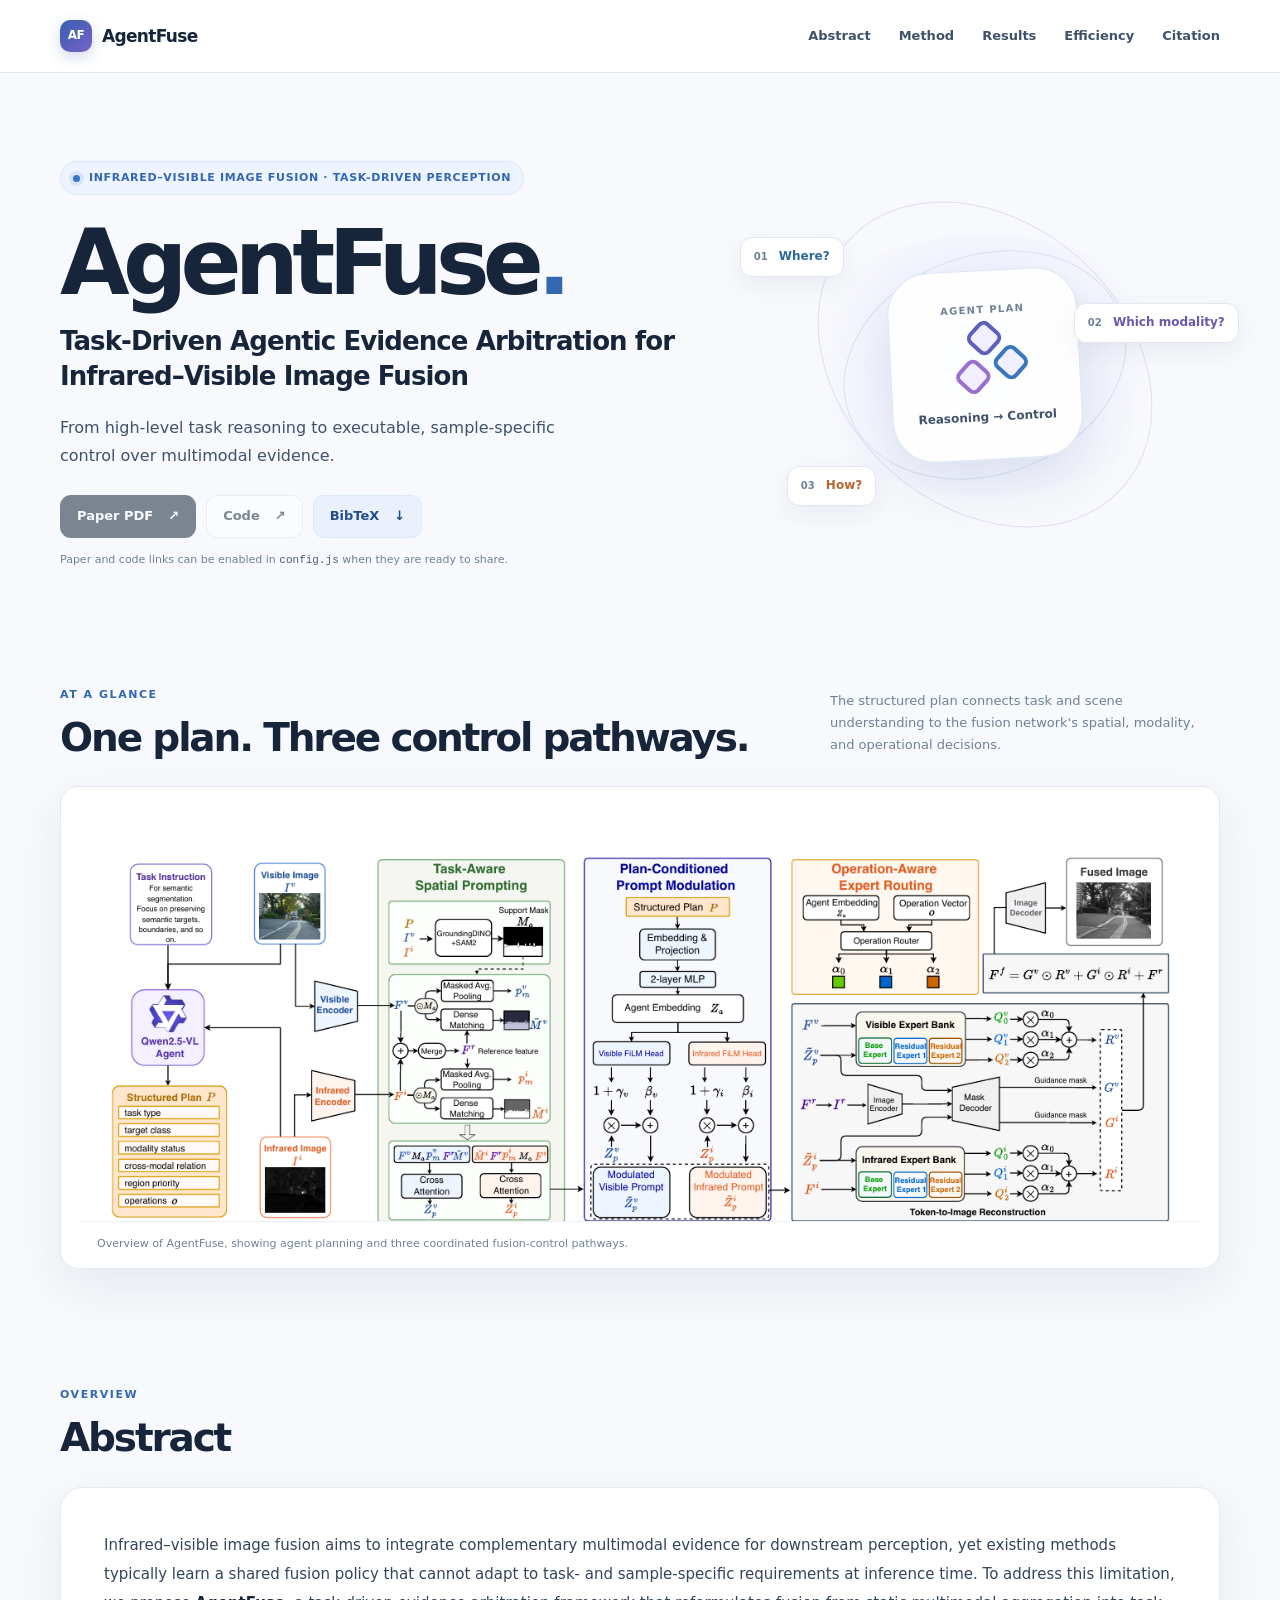
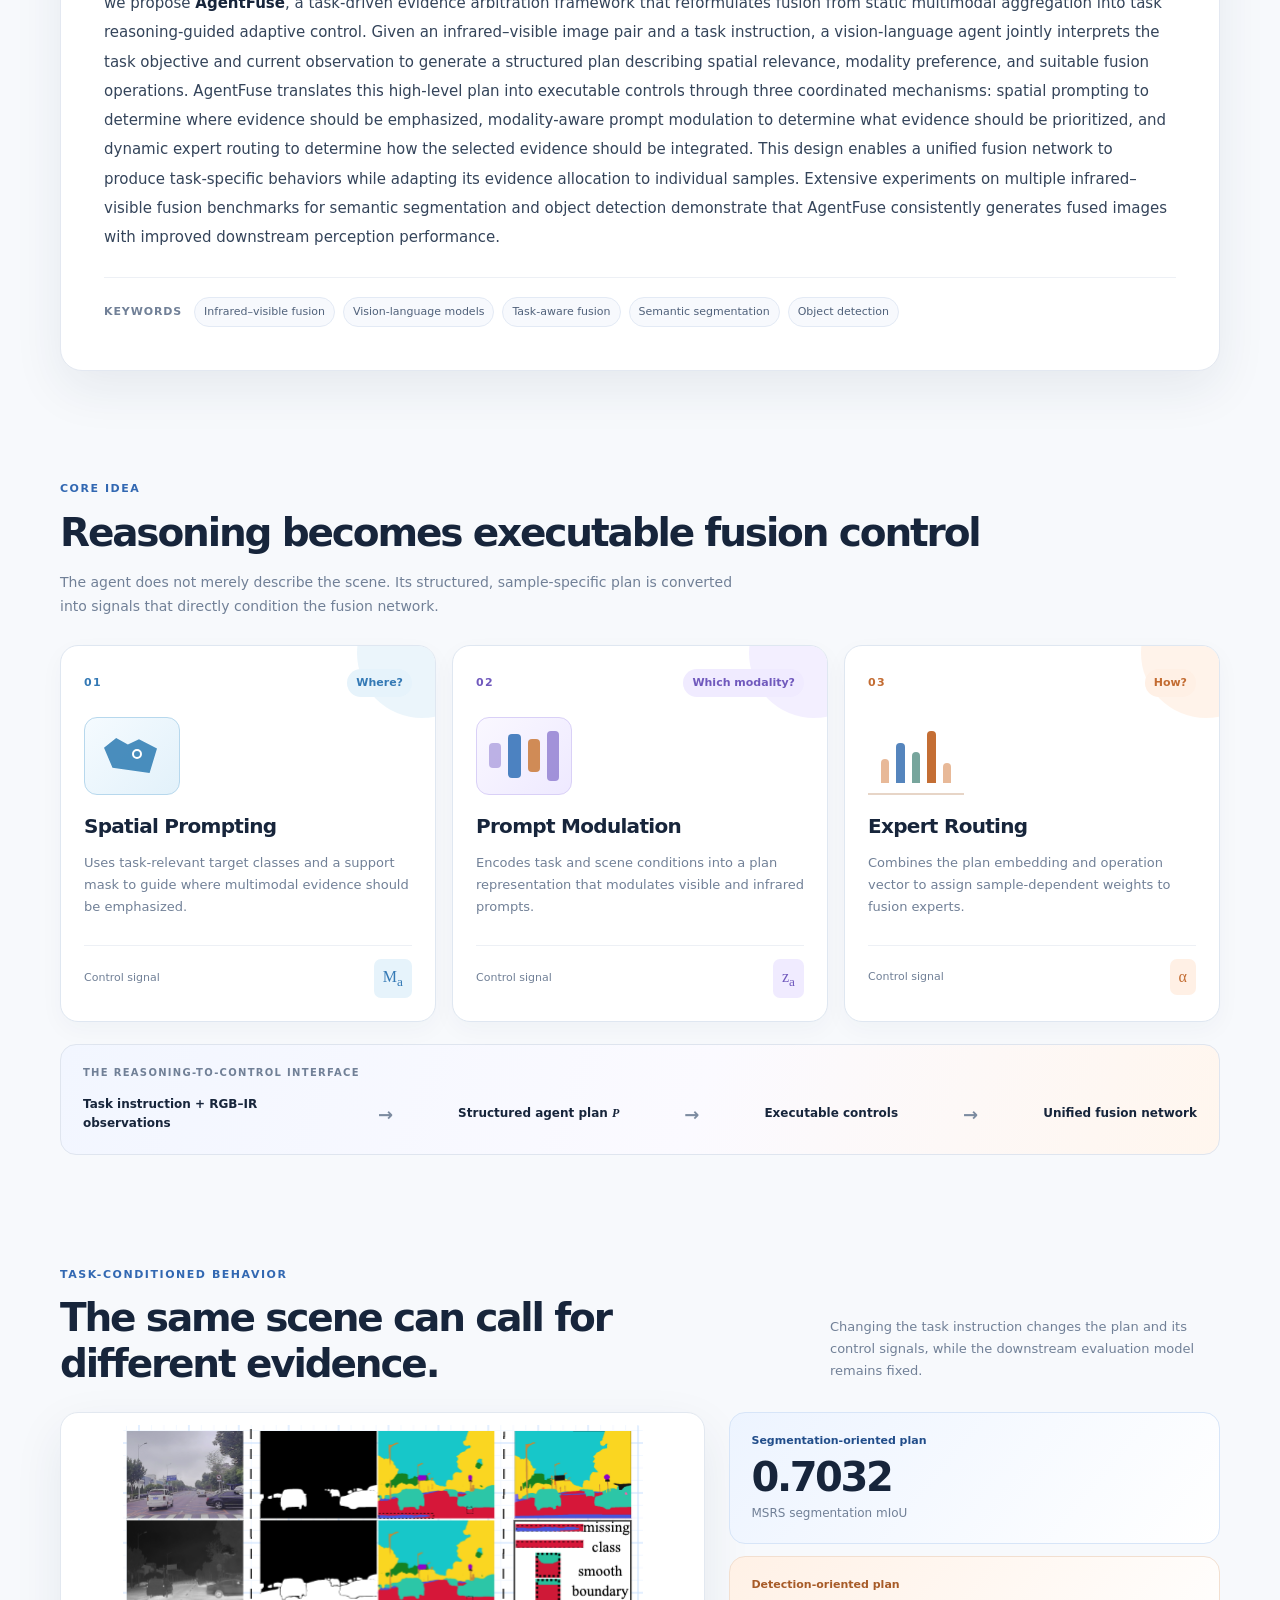
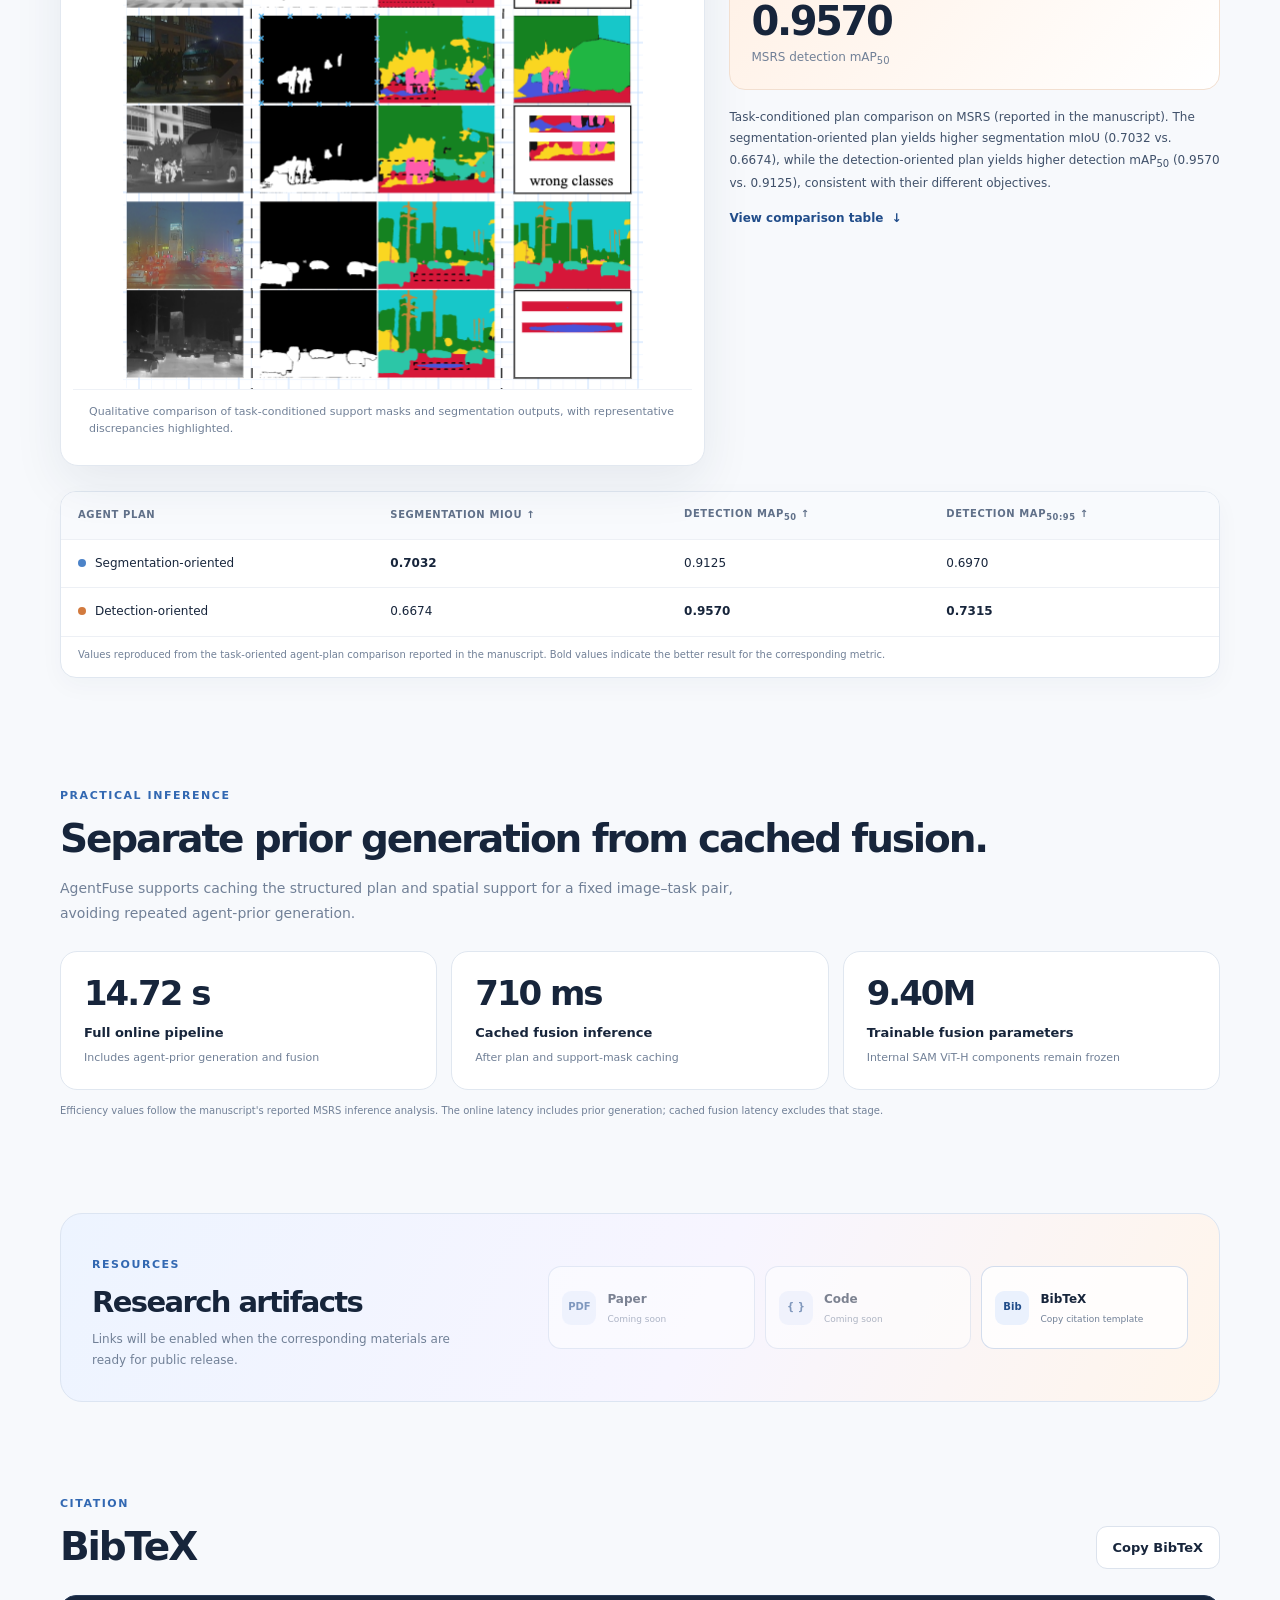
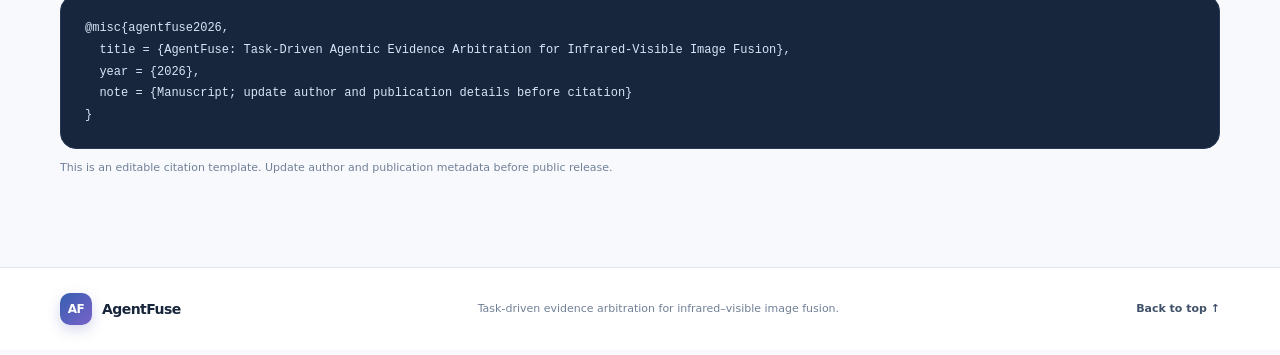
==== agentfuse/index.html @ 56097ec9 "Add AgentFuse research project page" ====
<!doctype html>
<html lang="en">
<head>
  <meta charset="utf-8">
  <meta name="viewport" content="width=device-width, initial-scale=1">
  <meta name="theme-color" content="#f7f9fc">
  <meta name="description" content="AgentFuse: task-driven agentic evidence arbitration for infrared-visible image fusion. A structured vision-language plan controls spatial prompting, prompt modulation, and expert routing for downstream perception.">
  <meta property="og:type" content="website">
  <meta property="og:title" content="AgentFuse — Task-Driven Evidence Arbitration">
  <meta property="og:description" content="From high-level task reasoning to executable controls for infrared-visible image fusion.">
  <meta property="og:image" content="assets/agentfuse-framework.png">
  <title>AgentFuse | Task-Driven Agentic Evidence Arbitration</title>
  <link rel="icon" type="image/svg+xml" href="assets/favicon.svg">
  <link rel="stylesheet" href="styles.css">
  <script defer src="config.js"></script>
  <script defer src="script.js"></script>
</head>
<body>
  <a class="skip-link" href="#main">Skip to content</a>
  <header class="site-header">
    <div class="nav-wrap">
      <a class="brand" href="#top" aria-label="AgentFuse home">
        <span class="brand-mark">AF</span>
        <span>AgentFuse</span>
      </a>
      <button class="menu-toggle" id="menu-toggle" aria-label="Open navigation" aria-expanded="false">☰</button>
      <nav class="main-nav" id="main-nav" aria-label="Main navigation">
        <a href="#abstract">Abstract</a>
        <a href="#method">Method</a>
        <a href="#results">Results</a>
        <a href="#efficiency">Efficiency</a>
        <a href="#citation">Citation</a>
      </nav>
    </div>
  </header>

  <main id="main">
    <section class="hero section-shell" id="top">
      <div class="hero-copy">
        <div class="eyebrow"><span class="eyebrow-dot"></span> Infrared–Visible Image Fusion · Task-Driven Perception</div>
        <h1>AgentFuse<span class="title-period">.</span></h1>
        <p class="hero-subtitle">Task-Driven Agentic Evidence Arbitration for Infrared–Visible Image Fusion</p>
        <p class="hero-lead">From high-level task reasoning to executable, sample-specific control over multimodal evidence.</p>
        <div class="author-block" id="author-block">Author names and affiliations</div>
        <div class="hero-actions">
          <a class="button button-primary is-disabled" id="paper-link" href="#resources" aria-disabled="true">Paper PDF <span>↗</span></a>
          <a class="button button-secondary is-disabled" id="code-link" href="#resources" aria-disabled="true">Code <span>↗</span></a>
          <a class="button button-quiet" href="#citation">BibTeX <span>↓</span></a>
        </div>
        <p class="availability-note" id="availability-note">Paper and code links can be enabled in <code>config.js</code> when they are ready to share.</p>
      </div>
      <div class="hero-aside" aria-label="Core idea">
        <div class="hero-orbit orbit-one"></div>
        <div class="hero-orbit orbit-two"></div>
        <div class="hero-core">
          <span class="core-label">Agent plan</span>
          <div class="core-symbol" aria-hidden="true"><span></span><span></span><span></span></div>
          <span class="core-caption">Reasoning → Control</span>
        </div>
        <div class="orbit-tag tag-where"><span>01</span> Where?</div>
        <div class="orbit-tag tag-what"><span>02</span> Which modality?</div>
        <div class="orbit-tag tag-how"><span>03</span> How?</div>
      </div>
    </section>

    <section class="section-shell framework-section" aria-labelledby="framework-heading">
      <div class="section-heading heading-row">
        <div>
          <p class="section-kicker">At a glance</p>
          <h2 id="framework-heading">One plan. Three control pathways.</h2>
        </div>
        <p class="heading-note">The structured plan connects task and scene understanding to the fusion network's spatial, modality, and operational decisions.</p>
      </div>
      <figure class="figure-card framework-card">
        <img src="assets/agentfuse-framework.png" alt="AgentFuse framework: a vision-language agent creates a structured plan that guides spatial prompting, plan-conditioned prompt modulation, and operation-aware expert routing before image reconstruction." loading="lazy">
        <figcaption>Overview of AgentFuse, showing agent planning and three coordinated fusion-control pathways.</figcaption>
      </figure>
    </section>

    <section class="section-shell abstract-section" id="abstract">
      <div class="section-heading">
        <p class="section-kicker">Overview</p>
        <h2>Abstract</h2>
      </div>
      <div class="abstract-card">
        <p>Infrared–visible image fusion aims to integrate complementary multimodal evidence for downstream perception, yet existing methods typically learn a shared fusion policy that cannot adapt to task- and sample-specific requirements at inference time. To address this limitation, we propose <strong>AgentFuse</strong>, a task-driven evidence arbitration framework that reformulates fusion from static multimodal aggregation into task reasoning-guided adaptive control. Given an infrared–visible image pair and a task instruction, a vision-language agent jointly interprets the task objective and current observation to generate a structured plan describing spatial relevance, modality preference, and suitable fusion operations. AgentFuse translates this high-level plan into executable controls through three coordinated mechanisms: spatial prompting to determine where evidence should be emphasized, modality-aware prompt modulation to determine what evidence should be prioritized, and dynamic expert routing to determine how the selected evidence should be integrated. This design enables a unified fusion network to produce task-specific behaviors while adapting its evidence allocation to individual samples. Extensive experiments on multiple infrared–visible fusion benchmarks for semantic segmentation and object detection demonstrate that AgentFuse consistently generates fused images with improved downstream perception performance.</p>
        <div class="keyword-row"><span>Keywords</span><i>Infrared–visible fusion</i><i>Vision-language models</i><i>Task-aware fusion</i><i>Semantic segmentation</i><i>Object detection</i></div>
      </div>
    </section>

    <section class="section-shell method-section" id="method">
      <div class="section-heading">
        <p class="section-kicker">Core idea</p>
        <h2>Reasoning becomes executable fusion control</h2>
        <p class="section-intro">The agent does not merely describe the scene. Its structured, sample-specific plan is converted into signals that directly condition the fusion network.</p>
      </div>
      <div class="method-grid">
        <article class="method-card spatial-card">
          <div class="method-top"><span class="method-number">01</span><span class="method-question">Where?</span></div>
          <div class="method-icon icon-spatial" aria-hidden="true"><span class="mask-shape"></span><span class="mask-point"></span></div>
          <h3>Spatial Prompting</h3>
          <p>Uses task-relevant target classes and a support mask to guide where multimodal evidence should be emphasized.</p>
          <div class="method-output"><span>Control signal</span><code>M<sub>a</sub></code></div>
        </article>
        <article class="method-card modality-card">
          <div class="method-top"><span class="method-number">02</span><span class="method-question">Which modality?</span></div>
          <div class="method-icon icon-modality" aria-hidden="true"><span></span><span></span><span></span><span></span></div>
          <h3>Prompt Modulation</h3>
          <p>Encodes task and scene conditions into a plan representation that modulates visible and infrared prompts.</p>
          <div class="method-output"><span>Control signal</span><code>z<sub>a</sub></code></div>
        </article>
        <article class="method-card routing-card">
          <div class="method-top"><span class="method-number">03</span><span class="method-question">How?</span></div>
          <div class="method-icon icon-routing" aria-hidden="true"><span></span><span></span><span></span><span></span><span></span></div>
          <h3>Expert Routing</h3>
          <p>Combines the plan embedding and operation vector to assign sample-dependent weights to fusion experts.</p>
          <div class="method-output"><span>Control signal</span><code>α</code></div>
        </article>
      </div>
      <div class="plan-bridge">
        <div class="bridge-label">The reasoning-to-control interface</div>
        <div class="bridge-flow"><span>Task instruction + RGB–IR observations</span><b>→</b><span>Structured agent plan <em>P</em></span><b>→</b><span>Executable controls</span><b>→</b><span>Unified fusion network</span></div>
      </div>
    </section>

    <section class="section-shell results-section" id="results">
      <div class="section-heading heading-row">
        <div>
          <p class="section-kicker">Task-conditioned behavior</p>
          <h2>The same scene can call for different evidence.</h2>
        </div>
        <p class="heading-note">Changing the task instruction changes the plan and its control signals, while the downstream evaluation model remains fixed.</p>
      </div>
      <div class="comparison-layout">
        <figure class="figure-card comparison-figure">
          <img src="assets/task-conditioned-comparison.png" alt="Three qualitative semantic-segmentation examples comparing support masks and segmentation outputs under different task-conditioned plans, with discrepancy regions highlighted." loading="lazy">
          <figcaption>Qualitative comparison of task-conditioned support masks and segmentation outputs, with representative discrepancies highlighted.</figcaption>
        </figure>
        <div class="comparison-copy">
          <div class="result-callout">
            <span class="result-label">Segmentation-oriented plan</span>
            <strong>0.7032</strong>
            <span>MSRS segmentation mIoU</span>
          </div>
          <div class="result-callout result-callout-orange">
            <span class="result-label">Detection-oriented plan</span>
            <strong>0.9570</strong>
            <span>MSRS detection mAP<sub>50</sub></span>
          </div>
          <p class="result-note">Task-conditioned plan comparison on MSRS (reported in the manuscript). The segmentation-oriented plan yields higher segmentation mIoU (0.7032 vs. 0.6674), while the detection-oriented plan yields higher detection mAP<sub>50</sub> (0.9570 vs. 0.9125), consistent with their different objectives.</p>
          <a class="text-link" href="#task-table">View comparison table <span>↓</span></a>
        </div>
      </div>
      <div class="table-wrap" id="task-table">
        <table>
          <thead><tr><th>Agent plan</th><th>Segmentation mIoU ↑</th><th>Detection mAP<sub>50</sub> ↑</th><th>Detection mAP<sub>50:95</sub> ↑</th></tr></thead>
          <tbody>
            <tr><td><span class="table-plan plan-blue"></span>Segmentation-oriented</td><td><strong>0.7032</strong></td><td>0.9125</td><td>0.6970</td></tr>
            <tr><td><span class="table-plan plan-orange"></span>Detection-oriented</td><td>0.6674</td><td><strong>0.9570</strong></td><td><strong>0.7315</strong></td></tr>
          </tbody>
        </table>
        <p class="table-caption">Values reproduced from the task-oriented agent-plan comparison reported in the manuscript. Bold values indicate the better result for the corresponding metric.</p>
      </div>
    </section>

    <section class="section-shell efficiency-section" id="efficiency">
      <div class="section-heading">
        <p class="section-kicker">Practical inference</p>
        <h2>Separate prior generation from cached fusion.</h2>
        <p class="section-intro">AgentFuse supports caching the structured plan and spatial support for a fixed image–task pair, avoiding repeated agent-prior generation.</p>
      </div>
      <div class="efficiency-grid">
        <div class="efficiency-card"><span class="efficiency-value">14.72 s</span><span class="efficiency-label">Full online pipeline</span><span class="efficiency-detail">Includes agent-prior generation and fusion</span></div>
        <div class="efficiency-card"><span class="efficiency-value">710 ms</span><span class="efficiency-label">Cached fusion inference</span><span class="efficiency-detail">After plan and support-mask caching</span></div>
        <div class="efficiency-card"><span class="efficiency-value">9.40M</span><span class="efficiency-label">Trainable fusion parameters</span><span class="efficiency-detail">Internal SAM ViT-H components remain frozen</span></div>
      </div>
      <p class="footnote">Efficiency values follow the manuscript's reported MSRS inference analysis. The online latency includes prior generation; cached fusion latency excludes that stage.</p>
    </section>

    <section class="section-shell resources-section" id="resources">
      <div class="resource-panel">
        <div>
          <p class="section-kicker">Resources</p>
          <h2>Research artifacts</h2>
          <p>Links will be enabled when the corresponding materials are ready for public release.</p>
        </div>
        <div class="resource-actions">
          <a class="resource-link is-disabled" id="resource-paper" href="#resources" aria-disabled="true"><span class="resource-icon">PDF</span><span><strong>Paper</strong><small>Coming soon</small></span></a>
          <a class="resource-link is-disabled" id="resource-code" href="#resources" aria-disabled="true"><span class="resource-icon">{ }</span><span><strong>Code</strong><small>Coming soon</small></span></a>
          <a class="resource-link" href="#citation"><span class="resource-icon">Bib</span><span><strong>BibTeX</strong><small>Copy citation template</small></span></a>
        </div>
      </div>
    </section>

    <section class="section-shell citation-section" id="citation">
      <div class="section-heading heading-row">
        <div><p class="section-kicker">Citation</p><h2>BibTeX</h2></div>
        <button class="button button-secondary" id="copy-bibtex">Copy BibTeX</button>
      </div>
      <pre class="bibtex-block"><code id="bibtex-code">@misc{agentfuse2026,
  title  = {AgentFuse: Task-Driven Agentic Evidence Arbitration for Infrared-Visible Image Fusion},
  year   = {2026},
  note   = {Manuscript; please update author and publication details before citation}
}</code></pre>
      <p class="citation-note" id="copy-status" aria-live="polite">This is an editable citation template. Update author and publication metadata before public release.</p>
    </section>
  </main>

  <footer class="site-footer">
    <div class="footer-inner"><a class="brand footer-brand" href="#top"><span class="brand-mark">AF</span><span>AgentFuse</span></a><span>Task-driven evidence arbitration for infrared–visible image fusion.</span><a href="#top" class="back-top">Back to top ↑</a></div>
  </footer>
</body>
</html>
---- agentfuse/styles.css ----
:root {
  --ink: #17253b;
  --ink-soft: #40516a;
  --muted: #718097;
  --line: #e2e8f0;
  --paper: #ffffff;
  --page: #f7f9fc;
  --blue: #3268b2;
  --blue-dark: #214d8a;
  --blue-pale: #edf4ff;
  --violet: #7358bf;
  --violet-pale: #f3efff;
  --orange: #c76d32;
  --orange-pale: #fff2e8;
  --teal: #2c8d88;
  --shadow: 0 18px 50px rgba(26, 45, 78, .08);
  --radius: 22px;
  --max-width: 1160px;
}
* { box-sizing: border-box; }
html { scroll-behavior: smooth; scroll-padding-top: 90px; }
body { margin: 0; color: var(--ink); background: var(--page); font-family: Inter, ui-sans-serif, system-ui, -apple-system, BlinkMacSystemFont, "Segoe UI", sans-serif; line-height: 1.65; -webkit-font-smoothing: antialiased; }
a { color: inherit; text-decoration: none; }
img { max-width: 100%; display: block; }
button, a { -webkit-tap-highlight-color: transparent; }
.skip-link { position: absolute; left: -999px; top: 8px; z-index: 99; padding: 10px 14px; background: white; border-radius: 8px; }
.skip-link:focus { left: 8px; }
.site-header { position: sticky; top: 0; z-index: 30; border-bottom: 1px solid rgba(218, 226, 237, .8); background: rgba(255,255,255,.88); backdrop-filter: blur(18px); }
.nav-wrap { width: min(var(--max-width), calc(100% - 48px)); min-height: 72px; margin: 0 auto; display: flex; align-items: center; justify-content: space-between; gap: 28px; }
.brand { display: inline-flex; align-items: center; gap: 10px; font-size: 17px; font-weight: 800; letter-spacing: -.04em; white-space: nowrap; }
.brand-mark { display: inline-grid; place-items: center; width: 32px; height: 32px; border-radius: 10px; color: white; font-size: 12px; letter-spacing: -.04em; background: linear-gradient(135deg, #365fb0, #7962c9); box-shadow: 0 5px 14px rgba(68, 83, 175, .22); }
.main-nav { display: flex; align-items: center; gap: 28px; color: var(--ink-soft); font-size: 13px; font-weight: 650; }
.main-nav a { transition: color .2s ease; }
.main-nav a:hover, .text-link:hover, .back-top:hover { color: var(--blue); }
.menu-toggle { display: none; border: 1px solid var(--line); background: white; color: var(--ink); border-radius: 10px; padding: 8px 11px; font-size: 18px; }
.section-shell { width: min(var(--max-width), calc(100% - 48px)); margin: 0 auto; }
.hero { min-height: 525px; padding: 88px 0 72px; display: grid; grid-template-columns: 1.15fr .85fr; gap: 52px; align-items: center; }
.eyebrow, .section-kicker { color: var(--blue); font-size: 11px; text-transform: uppercase; letter-spacing: .14em; font-weight: 800; }
.eyebrow { display: inline-flex; align-items: center; gap: 9px; padding: 7px 12px; background: #edf3ff; border: 1px solid #dce7fb; border-radius: 999px; letter-spacing: .06em; }
.eyebrow-dot { width: 7px; height: 7px; border-radius: 50%; background: #3b73c6; box-shadow: 0 0 0 4px rgba(59,115,198,.12); }
h1 { margin: 24px 0 2px; font-size: clamp(58px, 8vw, 90px); line-height: .98; letter-spacing: -.075em; font-weight: 850; }
.title-period { color: var(--blue); }
.hero-subtitle { max-width: 650px; margin: 17px 0 0; font-size: clamp(19px, 2.3vw, 26px); line-height: 1.35; font-weight: 680; letter-spacing: -.035em; }
.hero-lead { max-width: 550px; margin: 19px 0 0; color: var(--ink-soft); font-size: 16px; line-height: 1.75; }
.author-block { margin-top: 20px; color: var(--muted); font-size: 13px; }
.hero-actions { display: flex; flex-wrap: wrap; gap: 10px; margin-top: 25px; }
.button { display: inline-flex; align-items: center; justify-content: center; gap: 15px; min-height: 43px; padding: 0 16px; border-radius: 11px; border: 1px solid transparent; font: inherit; font-size: 13px; font-weight: 750; cursor: pointer; transition: transform .18s ease, box-shadow .18s ease, background .18s ease; }
.button:hover:not(.is-disabled) { transform: translateY(-2px); box-shadow: 0 8px 18px rgba(30, 50, 85, .12); }
.button-primary { color: white; background: var(--ink); }
.button-secondary { color: var(--ink); background: white; border-color: #dce3ed; }
.button-quiet { color: var(--blue-dark); background: #eaf1fc; border-color: #dce7f8; }
.button.is-disabled, .resource-link.is-disabled { opacity: .55; cursor: not-allowed; }
.availability-note { color: var(--muted); font-size: 11px; margin: 13px 0 0; }
.availability-note code { color: #4e5d72; font-size: 11px; }
.hero-aside { min-height: 345px; position: relative; display: grid; place-items: center; isolation: isolate; }
.hero-aside::before { content: ""; position: absolute; inset: 12% 8%; border-radius: 50%; background: radial-gradient(circle, rgba(229,238,255,.85), rgba(243,240,255,.35) 58%, transparent 72%); z-index: -2; }
.hero-orbit { position: absolute; border: 1px solid #d8e2f3; border-radius: 50%; transform: rotate(-20deg); }
.orbit-one { width: 290px; height: 220px; }
.orbit-two { width: 370px; height: 285px; border-color: #e1ddf4; transform: rotate(42deg); }
.hero-core { width: 190px; height: 190px; display: flex; flex-direction: column; align-items: center; justify-content: center; border: 1px solid #dbe5f4; border-radius: 42px; background: rgba(255,255,255,.92); box-shadow: 0 20px 55px rgba(60,82,130,.13); transform: rotate(-3deg); }
.core-label { color: var(--muted); text-transform: uppercase; font-size: 10px; letter-spacing: .13em; font-weight: 800; }
.core-symbol { width: 65px; height: 65px; position: relative; margin: 12px 0; transform: rotate(45deg); }
.core-symbol span { position: absolute; width: 29px; height: 29px; border: 4px solid #5c60bd; border-radius: 8px; background: #f1efff; }
.core-symbol span:nth-child(1) { top: 0; left: 0; }
.core-symbol span:nth-child(2) { top: 0; right: 0; border-color: #3977bd; }
.core-symbol span:nth-child(3) { bottom: 0; left: 18px; border-color: #9a70cf; }
.core-caption { font-size: 12px; color: var(--ink-soft); font-weight: 750; }
.orbit-tag { position: absolute; padding: 9px 13px; border-radius: 12px; border: 1px solid #e0e7f2; background: white; box-shadow: 0 8px 24px rgba(40,55,85,.07); font-size: 12px; font-weight: 750; white-space: nowrap; }
.orbit-tag span { margin-right: 7px; color: var(--muted); font-size: 10px; }
.tag-where { left: -2%; top: 13%; color: #2b689e; }
.tag-what { right: -4%; top: 32%; color: #6c56b0; }
.tag-how { left: 8%; bottom: 9%; color: #b56532; }
.section-heading { margin-bottom: 26px; }
.section-heading h2, .resource-panel h2 { margin: 4px 0 0; font-size: clamp(27px, 3.5vw, 39px); letter-spacing: -.055em; line-height: 1.16; }
.heading-row { display: flex; align-items: end; justify-content: space-between; gap: 34px; }
.heading-note { max-width: 390px; margin: 0 0 4px; color: var(--muted); font-size: 13px; line-height: 1.7; }
.framework-section { padding: 34px 0 76px; }
.figure-card { margin: 0; overflow: hidden; border: 1px solid #e2e8f0; border-radius: 18px; background: white; box-shadow: var(--shadow); }
.framework-card { padding: 20px 20px 0; }
.framework-card img { width: 100%; height: auto; object-fit: contain; }
.figure-card figcaption { padding: 13px 16px 16px; color: var(--muted); font-size: 11px; line-height: 1.55; border-top: 1px solid #eef1f6; }
.abstract-section { padding: 30px 0 78px; }
.abstract-card { padding: clamp(24px, 4vw, 43px); border: 1px solid #e3e8f1; border-radius: var(--radius); background: white; box-shadow: var(--shadow); }
.abstract-card p { margin: 0; color: #34445a; font-size: 15px; line-height: 1.95; }
.abstract-card strong { color: var(--ink); }
.keyword-row { display: flex; flex-wrap: wrap; align-items: center; gap: 8px; margin-top: 25px; padding-top: 19px; border-top: 1px solid #edf0f5; }
.keyword-row span { margin-right: 4px; color: var(--muted); font-size: 11px; font-weight: 800; text-transform: uppercase; letter-spacing: .08em; }
.keyword-row i { padding: 5px 9px; border: 1px solid #e3eaf5; border-radius: 999px; color: #50617a; background: #f7f9fd; font-size: 11px; font-style: normal; }
.method-section { padding: 20px 0 84px; }
.section-intro { max-width: 700px; margin: 15px 0 0; color: var(--muted); font-size: 14px; line-height: 1.75; }
.method-grid { display: grid; grid-template-columns: repeat(3, 1fr); gap: 16px; }
.method-card { position: relative; min-height: 310px; padding: 23px; overflow: hidden; border: 1px solid #dfe7f1; border-radius: 18px; background: white; box-shadow: 0 8px 24px rgba(25,45,80,.035); }
.method-card::after { content: ""; position: absolute; width: 130px; height: 130px; border-radius: 50%; right: -52px; top: -58px; background: var(--accent-pale); opacity: .8; }
.spatial-card { --accent: #3479b5; --accent-pale: #e6f3fb; }
.modality-card { --accent: #7059bd; --accent-pale: #f0ebff; }
.routing-card { --accent: #c36c32; --accent-pale: #fff0e5; }
.method-top { display: flex; justify-content: space-between; align-items: center; position: relative; z-index: 1; }
.method-number { font-size: 11px; letter-spacing: .12em; color: var(--accent); font-weight: 850; }
.method-question { padding: 5px 9px; border-radius: 999px; color: var(--accent); background: var(--accent-pale); font-size: 11px; font-weight: 750; }
.method-icon { height: 78px; width: 96px; margin: 20px 0 15px; position: relative; }
.icon-spatial { border: 1px solid #b7d8ed; background: linear-gradient(135deg,#f5fbff,#e2f1fa); border-radius: 13px; }
.mask-shape { position: absolute; left: 19px; top: 20px; width: 53px; height: 35px; background: #3b85b8; clip-path: polygon(0 28%, 23% 0, 45% 19%, 66% 4%, 100% 30%, 86% 100%, 16% 85%); opacity: .92; }
.mask-point { position: absolute; left: 47px; top: 31px; width: 10px; height: 10px; border: 2px solid white; border-radius: 50%; }
.icon-modality { display: flex; align-items: center; gap: 7px; padding: 12px; border: 1px solid #d9d0f7; border-radius: 13px; background: linear-gradient(135deg,#faf8ff,#eee9ff); }
.icon-modality span { display: block; width: 14px; border-radius: 4px; background: #8d7ad0; }
.icon-modality span:nth-child(1) { height: 25px; opacity: .55; }
.icon-modality span:nth-child(2) { height: 44px; background: #4c82c1; }
.icon-modality span:nth-child(3) { height: 33px; background: #d08b56; }
.icon-modality span:nth-child(4) { height: 50px; background: #8d7ad0; opacity: .8; }
.icon-routing { display: flex; align-items: end; gap: 7px; padding: 10px 13px; border-bottom: 2px solid #e7d5c7; }
.icon-routing span { width: 13px; border-radius: 4px 4px 0 0; background: #d88b54; }
.icon-routing span:nth-child(1) { height: 24px; opacity: .6; }
.icon-routing span:nth-child(2) { height: 40px; background: #5585bd; }
.icon-routing span:nth-child(3) { height: 31px; background: #77a59c; }
.icon-routing span:nth-child(4) { height: 52px; background: #c46e34; }
.icon-routing span:nth-child(5) { height: 20px; opacity: .6; }
.method-card h3 { margin: 0; font-size: 20px; letter-spacing: -.035em; }
.method-card p { min-height: 75px; margin: 9px 0 18px; color: var(--muted); font-size: 13px; line-height: 1.7; }
.method-output { display: flex; align-items: center; justify-content: space-between; padding-top: 13px; border-top: 1px solid #edf0f5; color: var(--muted); font-size: 11px; }
.method-output code { padding: 5px 9px; border-radius: 7px; color: var(--accent); background: var(--accent-pale); font-family: Georgia, serif; font-size: 16px; }
.plan-bridge { margin-top: 22px; padding: 20px 22px; border: 1px solid #dfe5ef; border-radius: 16px; background: linear-gradient(110deg,#f2f6ff,#fbfaff 55%,#fff6ee); }
.bridge-label { margin-bottom: 13px; color: var(--muted); font-size: 10px; font-weight: 850; text-transform: uppercase; letter-spacing: .13em; }
.bridge-flow { display: flex; align-items: center; justify-content: space-between; gap: 12px; font-size: 12px; font-weight: 720; }
.bridge-flow span { max-width: 230px; }
.bridge-flow b { color: #7c8ba0; font-size: 18px; }
.bridge-flow em { font-family: Georgia, serif; }
.results-section { padding: 16px 0 84px; }
.comparison-layout { display: grid; grid-template-columns: 1fr .76fr; gap: 24px; align-items: stretch; }
.comparison-figure { padding: 12px; align-self: start; }
.comparison-figure img { width: min(100%, 520px); margin: 0 auto; border-radius: 7px; }
.comparison-copy { display: flex; flex-direction: column; gap: 12px; }
.result-callout { display: flex; flex-direction: column; align-items: flex-start; padding: 19px 21px; border: 1px solid #d7e5f8; border-radius: 16px; background: linear-gradient(130deg,#edf4ff,#fff); }
.result-callout-orange { border-color: #f2dfd0; background: linear-gradient(130deg,#fff1e6,#fff); }
.result-label { color: var(--blue-dark); font-size: 11px; font-weight: 800; }
.result-callout-orange .result-label { color: #a75b28; }
.result-callout strong { margin-top: 4px; font-size: 40px; line-height: 1.15; letter-spacing: -.06em; }
.result-callout span:last-child { margin-top: 4px; color: var(--muted); font-size: 12px; }
.result-note { margin: 5px 0 2px; color: var(--ink-soft); font-size: 12px; line-height: 1.8; }
.text-link { display: inline-flex; gap: 8px; align-items: center; color: var(--blue-dark); font-size: 12px; font-weight: 800; }
.table-wrap { margin-top: 25px; overflow-x: auto; border: 1px solid #e0e7f0; border-radius: 16px; background: white; box-shadow: 0 8px 24px rgba(25,45,80,.035); }
table { width: 100%; border-collapse: collapse; font-size: 12px; }
th, td { padding: 14px 17px; text-align: left; border-bottom: 1px solid #edf0f5; white-space: nowrap; }
th { color: #607089; background: #f8fafd; font-size: 10px; text-transform: uppercase; letter-spacing: .06em; }
tbody tr:last-child td { border-bottom: 0; }
tbody tr:hover { background: #fbfcff; }
.table-plan { display: inline-block; width: 8px; height: 8px; margin-right: 9px; border-radius: 50%; }
.plan-blue { background: #4c83c8; }
.plan-orange { background: #d27a3e; }
.table-caption { margin: 0; padding: 10px 17px 13px; border-top: 1px solid #edf0f5; color: var(--muted); font-size: 10px; }
.efficiency-section { padding: 14px 0 82px; }
.efficiency-grid { display: grid; grid-template-columns: repeat(3, 1fr); gap: 14px; }
.efficiency-card { padding: 23px; border: 1px solid #e0e7f0; border-radius: 17px; background: white; }
.efficiency-value { display: block; color: var(--ink); font-size: 34px; line-height: 1.1; letter-spacing: -.06em; font-weight: 820; }
.efficiency-label { display: block; margin-top: 10px; font-size: 13px; font-weight: 800; }
.efficiency-detail { display: block; margin-top: 5px; color: var(--muted); font-size: 11px; line-height: 1.6; }
.footnote { margin: 13px 0 0; color: var(--muted); font-size: 10px; line-height: 1.6; }
.resources-section { padding: 12px 0 70px; }
.resource-panel { display: grid; grid-template-columns: .8fr 1.2fr; gap: 30px; align-items: center; padding: 31px; border: 1px solid #dce5f2; border-radius: 22px; background: linear-gradient(115deg,#edf4ff,#f7f5ff 55%,#fff5eb); }
.resource-panel h2 { font-size: 29px; }
.resource-panel p:not(.section-kicker) { max-width: 360px; margin: 10px 0 0; color: var(--muted); font-size: 12px; line-height: 1.7; }
.resource-actions { display: grid; grid-template-columns: repeat(3, 1fr); gap: 10px; }
.resource-link { min-height: 83px; display: flex; align-items: center; gap: 11px; padding: 13px; border: 1px solid rgba(209,220,237,.95); border-radius: 13px; background: rgba(255,255,255,.8); transition: transform .2s ease, box-shadow .2s ease; }
.resource-link:hover:not(.is-disabled) { transform: translateY(-2px); box-shadow: 0 7px 18px rgba(35,50,80,.08); }
.resource-icon { display: grid; place-items: center; flex: 0 0 34px; height: 34px; border-radius: 9px; color: var(--blue-dark); background: #eaf1fd; font-size: 10px; font-weight: 850; }
.resource-link strong, .resource-link small { display: block; }
.resource-link strong { font-size: 12px; }
.resource-link small { margin-top: 3px; color: var(--muted); font-size: 9px; line-height: 1.4; }
.citation-section { padding: 12px 0 90px; }
.bibtex-block { margin: 0; padding: 22px 24px; overflow-x: auto; border: 1px solid #263a58; border-radius: 16px; color: #d8e5f7; background: #17263d; font-size: 12px; line-height: 1.8; }
.bibtex-block code { font-family: "SFMono-Regular", Consolas, "Liberation Mono", monospace; }
.citation-note { margin: 10px 0 0; color: var(--muted); font-size: 11px; }
.site-footer { border-top: 1px solid #e1e7f0; background: white; }
.footer-inner { width: min(var(--max-width), calc(100% - 48px)); min-height: 82px; margin: 0 auto; display: flex; align-items: center; justify-content: space-between; gap: 20px; }
.footer-brand { font-size: 14px; }
.footer-inner > span { color: var(--muted); font-size: 11px; }
.back-top { color: var(--ink-soft); font-size: 11px; font-weight: 750; white-space: nowrap; }
@media (max-width: 900px) {
  .hero { grid-template-columns: 1fr; gap: 15px; padding-top: 65px; }
  .hero-aside { min-height: 300px; max-width: 520px; width: 100%; margin: 0 auto; }
  .heading-row { align-items: flex-start; flex-direction: column; gap: 12px; }
  .heading-note { max-width: 640px; }
  .comparison-layout { grid-template-columns: 1fr; }
  .comparison-copy { display: grid; grid-template-columns: 1fr 1fr; }
  .result-note, .text-link { grid-column: 1 / -1; }
  .resource-panel { grid-template-columns: 1fr; }
}
@media (max-width: 640px) {
  .nav-wrap, .section-shell, .footer-inner { width: min(100% - 30px, var(--max-width)); }
  .nav-wrap { min-height: 64px; }
  .menu-toggle { display: block; }
  .main-nav { display: none; position: absolute; left: 15px; right: 15px; top: 58px; padding: 12px; flex-direction: column; align-items: stretch; gap: 0; border: 1px solid var(--line); border-radius: 14px; background: white; box-shadow: var(--shadow); }
  .main-nav.is-open { display: flex; }
  .main-nav a { padding: 11px 12px; border-radius: 8px; }
  .main-nav a:hover { background: #f4f7fc; }
  .hero { padding: 57px 0 42px; min-height: auto; }
  h1 { font-size: 61px; }
  .hero-subtitle { font-size: 21px; }
  .hero-aside { min-height: 255px; transform: scale(.9); margin-top: -5px; margin-bottom: -10px; }
  .orbit-one { width: 245px; height: 185px; }
  .orbit-two { width: 310px; height: 235px; }
  .hero-core { width: 160px; height: 160px; border-radius: 34px; }
  .tag-where { left: -2%; top: 8%; }
  .tag-what { right: -4%; top: 28%; }
  .tag-how { left: 1%; bottom: 4%; }
  .framework-section, .abstract-section, .method-section, .results-section, .efficiency-section, .resources-section, .citation-section { padding-bottom: 55px; }
  .framework-card { padding: 8px 8px 0; }
  .framework-card figcaption { padding: 10px; }
  .abstract-card { padding: 22px; }
  .abstract-card p { font-size: 13px; line-height: 1.85; }
  .method-grid, .efficiency-grid { grid-template-columns: 1fr; }
  .method-card { min-height: auto; }
  .method-card p { min-height: 0; }
  .bridge-flow { align-items: stretch; flex-direction: column; gap: 6px; }
  .bridge-flow b { transform: rotate(90deg); align-self: flex-start; margin-left: 7px; }
  .comparison-copy { display: flex; }
  .comparison-figure { padding: 7px; }
  .resource-panel { padding: 22px; }
  .resource-actions { grid-template-columns: 1fr; }
  .resource-link { min-height: 66px; }
  .footer-inner { padding: 19px 0; align-items: flex-start; flex-wrap: wrap; }
  .footer-inner > span { order: 3; width: 100%; }
  .bibtex-block { padding: 17px; font-size: 10px; }
}
@media (prefers-reduced-motion: reduce) {
  html { scroll-behavior: auto; }
  *, *::before, *::after { transition: none !important; }
}
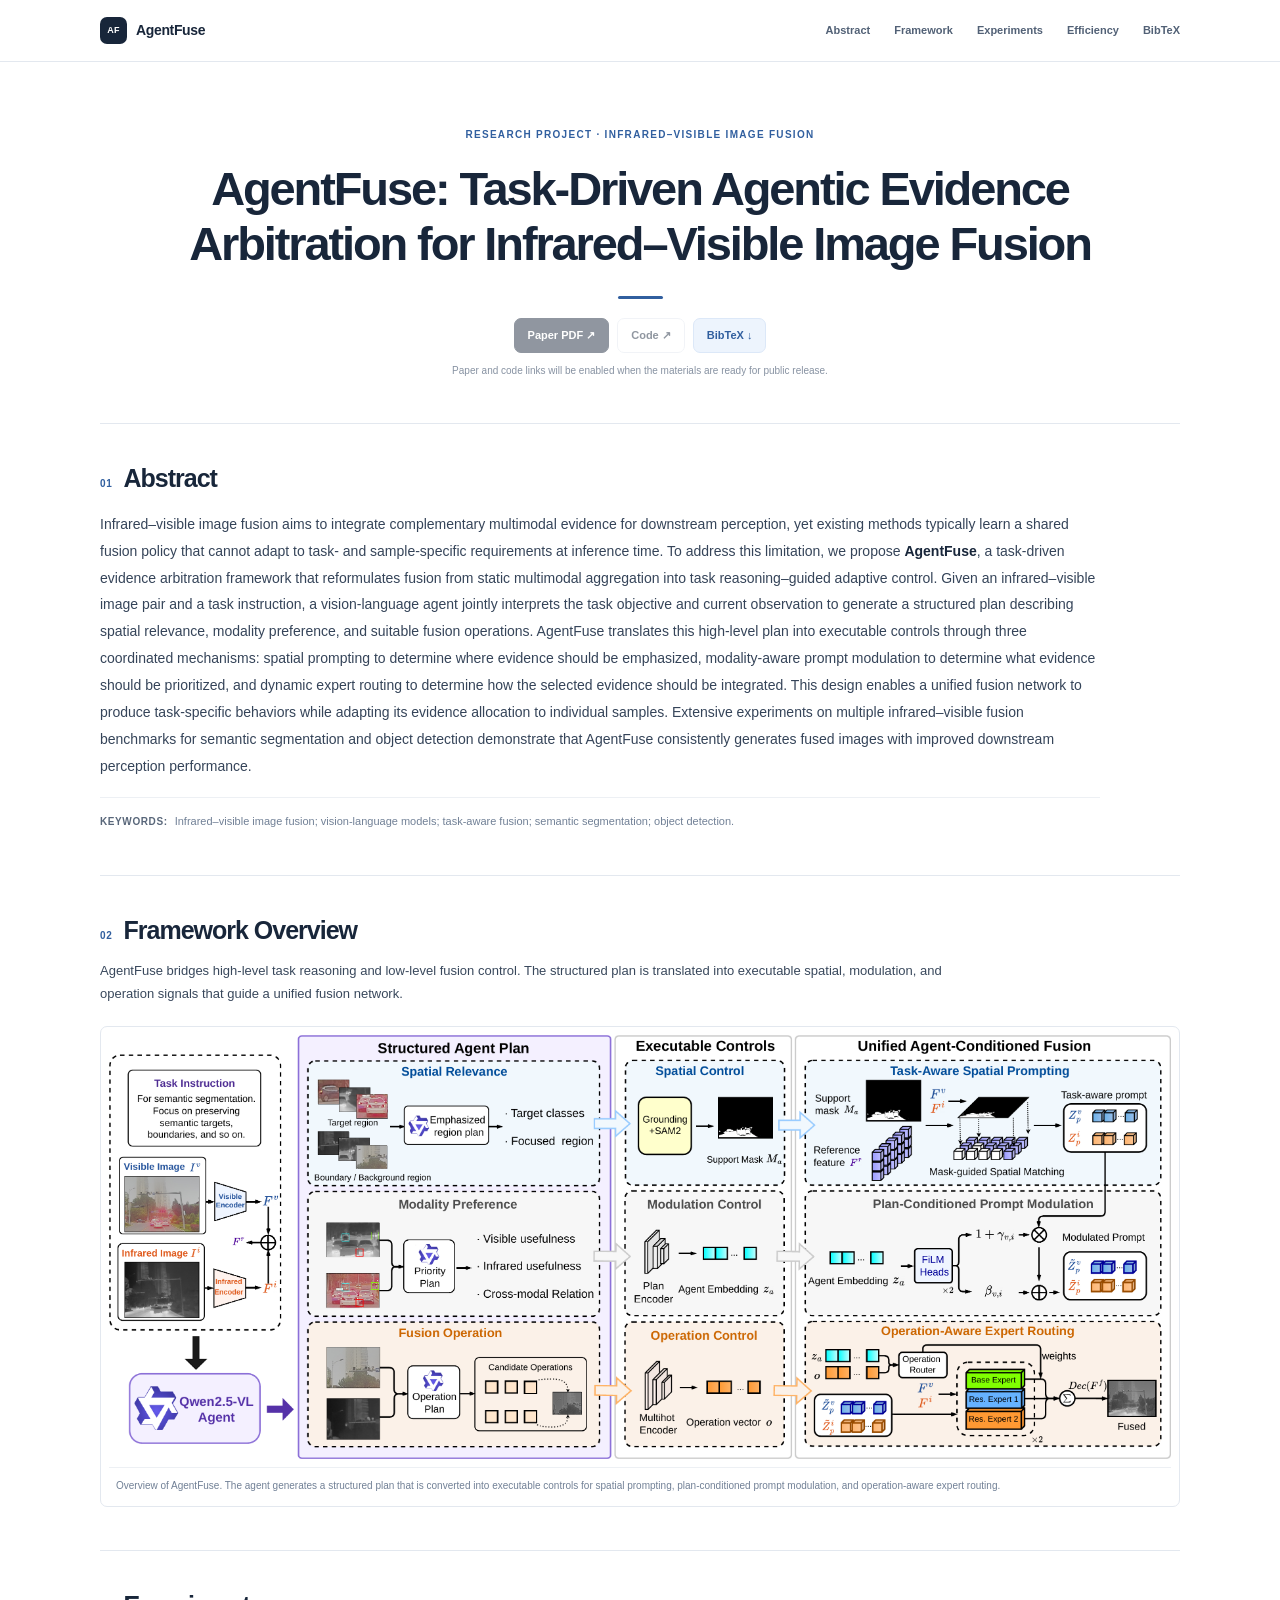
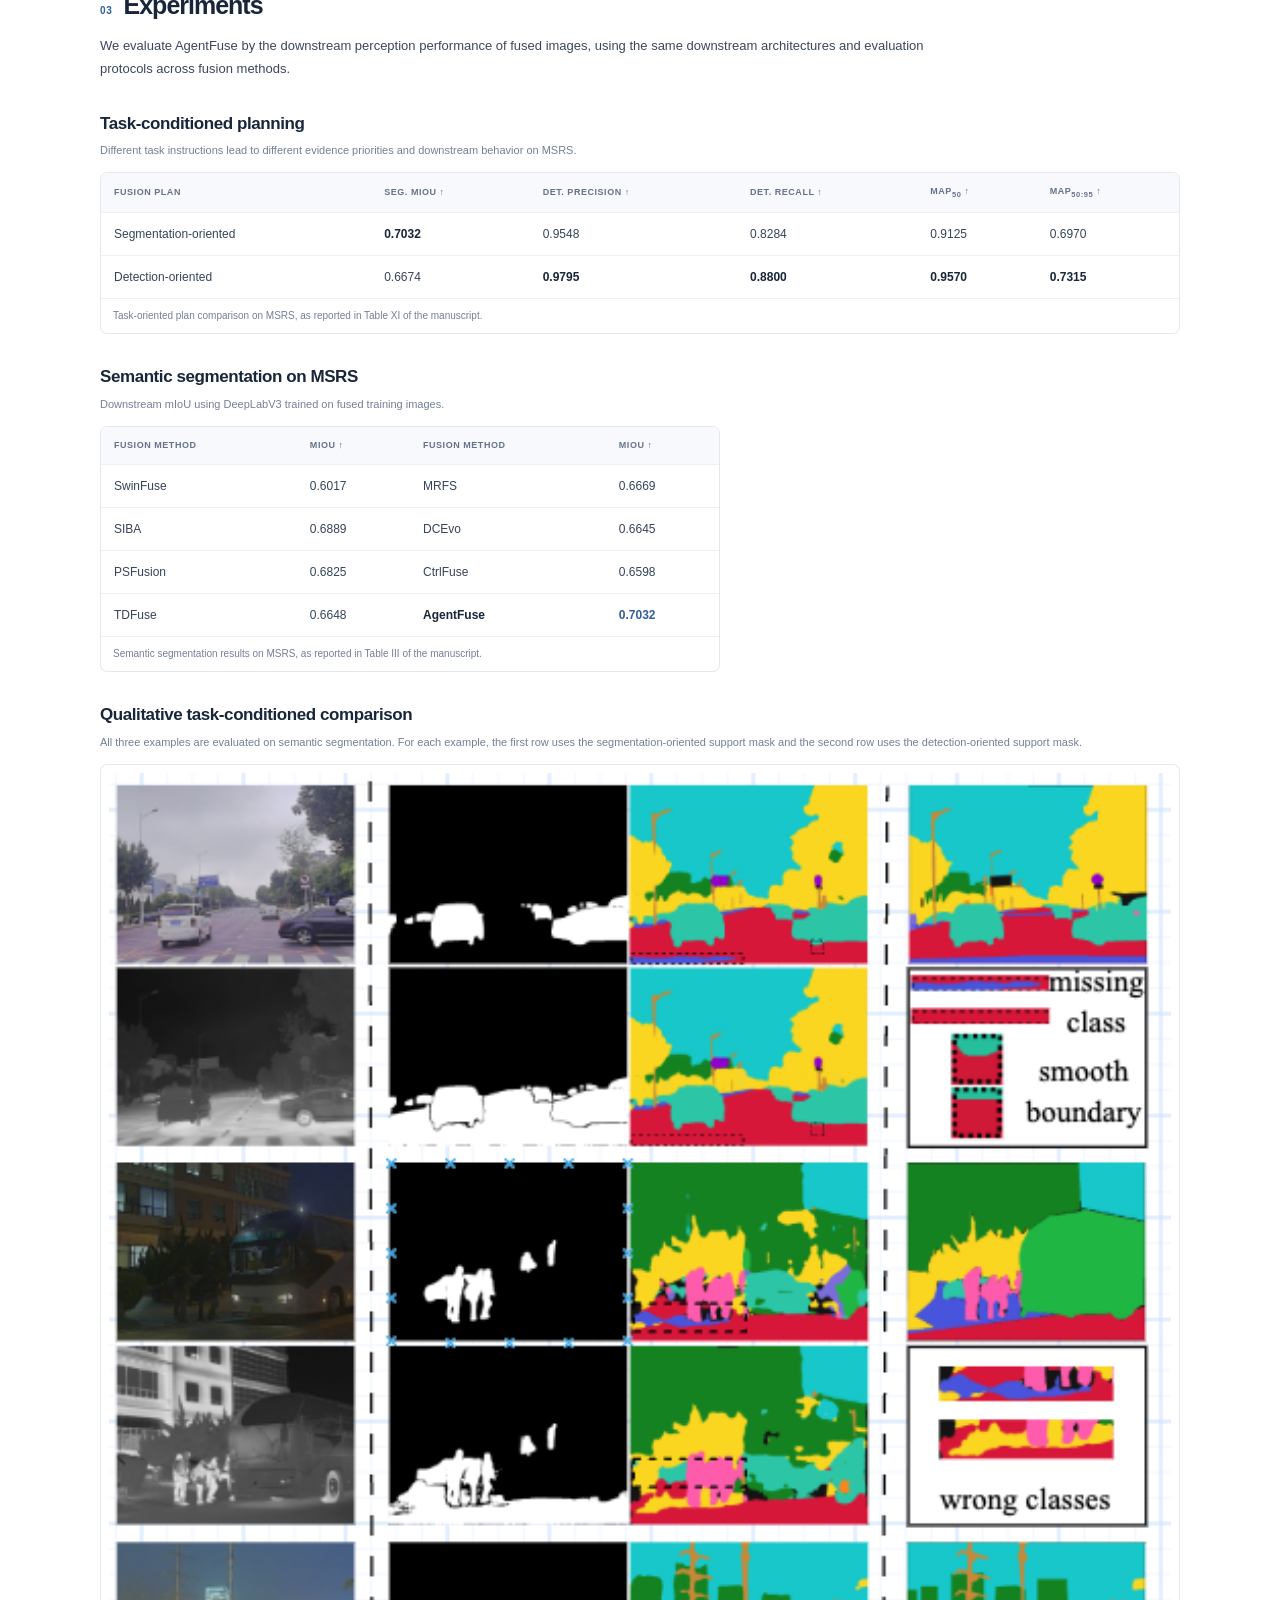
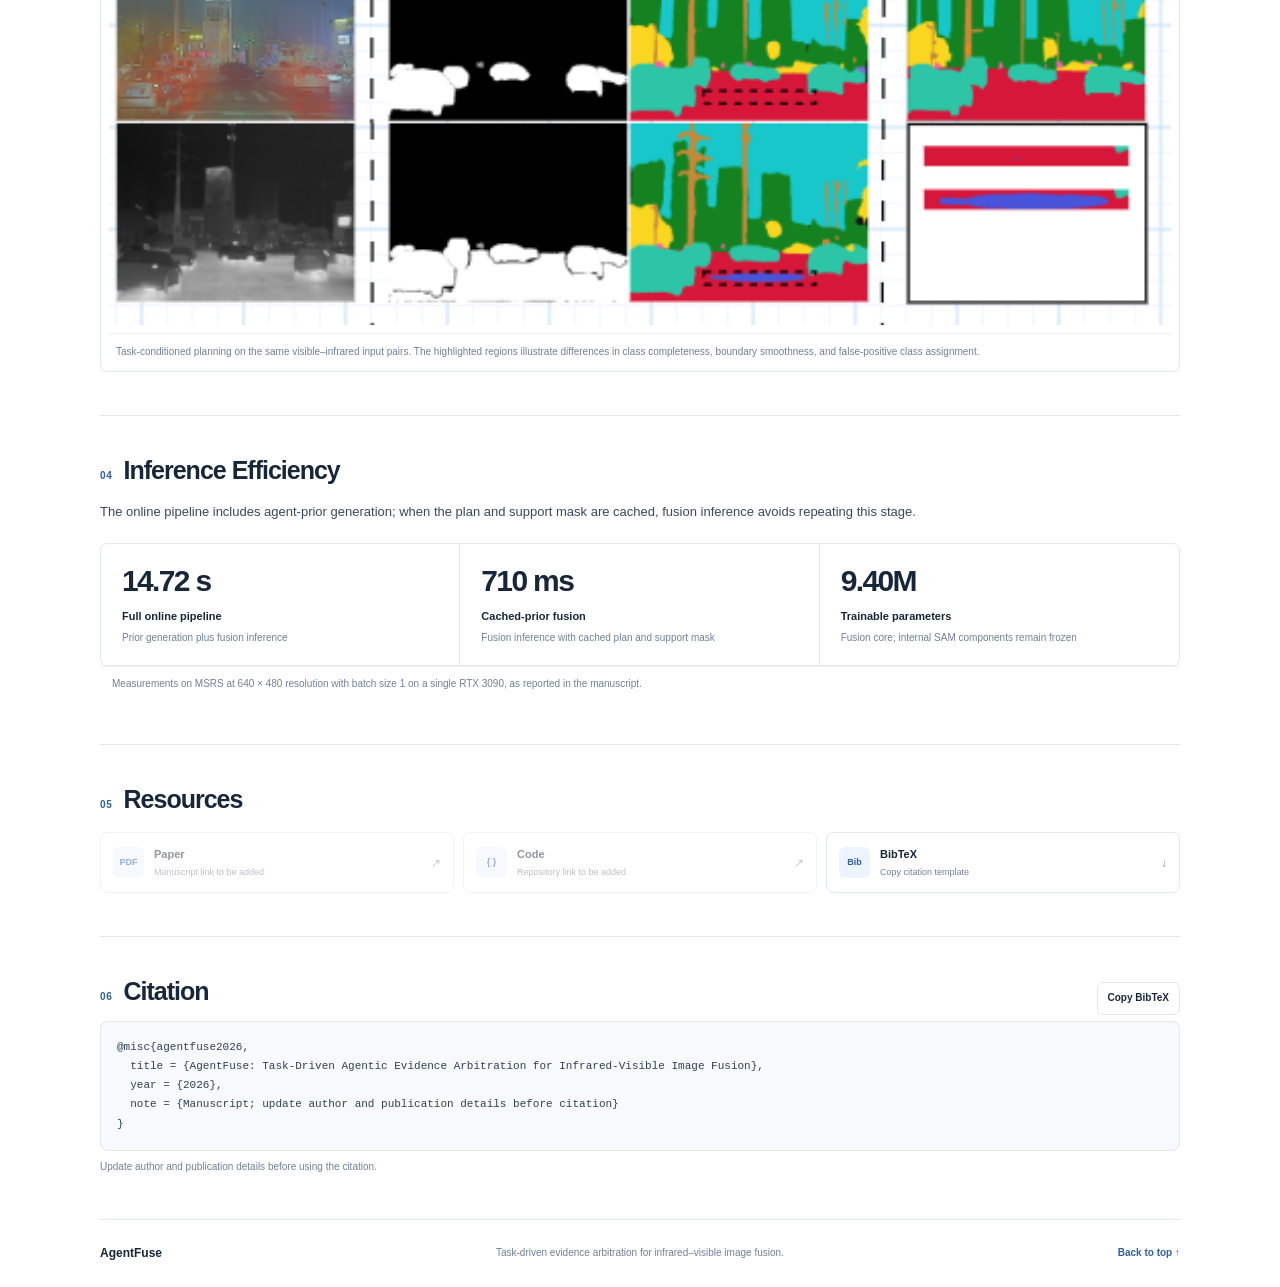
==== commit 8928d084: "Refine AgentFuse project page layout" ====
--- a/agentfuse/index.html
+++ b/agentfuse/index.html
@@ -1,213 +1,32 @@
 <!doctype html>
 <html lang="en">
 <head>
-  <meta charset="utf-8">
-  <meta name="viewport" content="width=device-width, initial-scale=1">
-  <meta name="theme-color" content="#f7f9fc">
-  <meta name="description" content="AgentFuse: task-driven agentic evidence arbitration for infrared-visible image fusion. A structured vision-language plan controls spatial prompting, prompt modulation, and expert routing for downstream perception.">
-  <meta property="og:type" content="website">
-  <meta property="og:title" content="AgentFuse — Task-Driven Evidence Arbitration">
-  <meta property="og:description" content="From high-level task reasoning to executable controls for infrared-visible image fusion.">
-  <meta property="og:image" content="assets/agentfuse-framework.png">
-  <title>AgentFuse | Task-Driven Agentic Evidence Arbitration</title>
-  <link rel="icon" type="image/svg+xml" href="assets/favicon.svg">
-  <link rel="stylesheet" href="styles.css">
-  <script defer src="config.js"></script>
-  <script defer src="script.js"></script>
+  <meta charset="utf-8"><meta name="viewport" content="width=device-width, initial-scale=1"><meta name="theme-color" content="#ffffff">
+  <meta name="description" content="AgentFuse: Task-Driven Agentic Evidence Arbitration for Infrared-Visible Image Fusion. A structured vision-language plan controls spatial prompting, prompt modulation, and expert routing for downstream perception.">
+  <meta property="og:type" content="website"><meta property="og:title" content="AgentFuse: Task-Driven Agentic Evidence Arbitration"><meta property="og:description" content="From high-level task reasoning to executable controls for infrared-visible image fusion."><meta property="og:image" content="assets/agentfuse-framework.png">
+  <title>AgentFuse: Task-Driven Agentic Evidence Arbitration for Infrared–Visible Image Fusion</title>
+  <link rel="icon" type="image/svg+xml" href="assets/favicon.svg"><link rel="stylesheet" href="styles.css"><script defer src="config.js"></script><script defer src="script.js"></script>
 </head>
 <body>
   <a class="skip-link" href="#main">Skip to content</a>
-  <header class="site-header">
-    <div class="nav-wrap">
-      <a class="brand" href="#top" aria-label="AgentFuse home">
-        <span class="brand-mark">AF</span>
-        <span>AgentFuse</span>
-      </a>
-      <button class="menu-toggle" id="menu-toggle" aria-label="Open navigation" aria-expanded="false">☰</button>
-      <nav class="main-nav" id="main-nav" aria-label="Main navigation">
-        <a href="#abstract">Abstract</a>
-        <a href="#method">Method</a>
-        <a href="#results">Results</a>
-        <a href="#efficiency">Efficiency</a>
-        <a href="#citation">Citation</a>
-      </nav>
-    </div>
-  </header>
-
-  <main id="main">
-    <section class="hero section-shell" id="top">
-      <div class="hero-copy">
-        <div class="eyebrow"><span class="eyebrow-dot"></span> Infrared–Visible Image Fusion · Task-Driven Perception</div>
-        <h1>AgentFuse<span class="title-period">.</span></h1>
-        <p class="hero-subtitle">Task-Driven Agentic Evidence Arbitration for Infrared–Visible Image Fusion</p>
-        <p class="hero-lead">From high-level task reasoning to executable, sample-specific control over multimodal evidence.</p>
-        <div class="author-block" id="author-block">Author names and affiliations</div>
-        <div class="hero-actions">
-          <a class="button button-primary is-disabled" id="paper-link" href="#resources" aria-disabled="true">Paper PDF <span>↗</span></a>
-          <a class="button button-secondary is-disabled" id="code-link" href="#resources" aria-disabled="true">Code <span>↗</span></a>
-          <a class="button button-quiet" href="#citation">BibTeX <span>↓</span></a>
-        </div>
-        <p class="availability-note" id="availability-note">Paper and code links can be enabled in <code>config.js</code> when they are ready to share.</p>
-      </div>
-      <div class="hero-aside" aria-label="Core idea">
-        <div class="hero-orbit orbit-one"></div>
-        <div class="hero-orbit orbit-two"></div>
-        <div class="hero-core">
-          <span class="core-label">Agent plan</span>
-          <div class="core-symbol" aria-hidden="true"><span></span><span></span><span></span></div>
-          <span class="core-caption">Reasoning → Control</span>
-        </div>
-        <div class="orbit-tag tag-where"><span>01</span> Where?</div>
-        <div class="orbit-tag tag-what"><span>02</span> Which modality?</div>
-        <div class="orbit-tag tag-how"><span>03</span> How?</div>
-      </div>
+  <header class="site-header"><div class="nav-wrap"><a class="brand" href="#top" aria-label="AgentFuse home"><span class="brand-mark">AF</span><span>AgentFuse</span></a><button class="menu-toggle" id="menu-toggle" aria-label="Open navigation" aria-expanded="false">☰</button><nav class="main-nav" id="main-nav" aria-label="Main navigation"><a href="#abstract">Abstract</a><a href="#framework">Framework</a><a href="#experiments">Experiments</a><a href="#efficiency">Efficiency</a><a href="#citation">BibTeX</a></nav></div></header>
+  <main id="main" class="page-shell">
+    <section class="title-section" id="top"><p class="eyebrow">Research Project · Infrared–Visible Image Fusion</p><h1>AgentFuse: Task-Driven Agentic Evidence Arbitration for Infrared–Visible Image Fusion</h1><p class="author-block" id="author-block">Author names and affiliations</p><div class="title-rule"></div><div class="hero-actions"><a class="button button-primary is-disabled" id="paper-link" href="#resources" aria-disabled="true">Paper PDF ↗</a><a class="button button-secondary is-disabled" id="code-link" href="#resources" aria-disabled="true">Code ↗</a><a class="button button-quiet" href="#citation">BibTeX ↓</a></div><p class="availability-note">Paper and code links will be enabled when the materials are ready for public release.</p></section>
+    <section class="content-section abstract-section" id="abstract" aria-labelledby="abstract-heading"><div class="section-heading"><span class="section-number">01</span><h2 id="abstract-heading">Abstract</h2></div><div class="abstract-text"><p>Infrared–visible image fusion aims to integrate complementary multimodal evidence for downstream perception, yet existing methods typically learn a shared fusion policy that cannot adapt to task- and sample-specific requirements at inference time. To address this limitation, we propose <strong>AgentFuse</strong>, a task-driven evidence arbitration framework that reformulates fusion from static multimodal aggregation into task reasoning–guided adaptive control. Given an infrared–visible image pair and a task instruction, a vision-language agent jointly interprets the task objective and current observation to generate a structured plan describing spatial relevance, modality preference, and suitable fusion operations. AgentFuse translates this high-level plan into executable controls through three coordinated mechanisms: spatial prompting to determine where evidence should be emphasized, modality-aware prompt modulation to determine what evidence should be prioritized, and dynamic expert routing to determine how the selected evidence should be integrated. This design enables a unified fusion network to produce task-specific behaviors while adapting its evidence allocation to individual samples. Extensive experiments on multiple infrared–visible fusion benchmarks for semantic segmentation and object detection demonstrate that AgentFuse consistently generates fused images with improved downstream perception performance.</p><p class="keywords"><strong>Keywords:</strong> Infrared–visible image fusion; vision-language models; task-aware fusion; semantic segmentation; object detection.</p></div></section>
+    <section class="content-section framework-section" id="framework" aria-labelledby="framework-heading"><div class="section-heading"><span class="section-number">02</span><h2 id="framework-heading">Framework Overview</h2></div><p class="section-intro">AgentFuse bridges high-level task reasoning and low-level fusion control. The structured plan is translated into executable spatial, modulation, and operation signals that guide a unified fusion network.</p><figure class="framework-figure"><a href="assets/agentfuse-framework.png" target="_blank" rel="noopener noreferrer" aria-label="Open the full-resolution AgentFuse framework figure"><img src="assets/agentfuse-framework.png" alt="AgentFuse framework showing Structured Agent Plan, Executable Controls, and Unified Agent-Conditioned Fusion, including Spatial Prompting, Prompt Modulation, and Expert Routing." fetchpriority="high"></a><figcaption>Overview of AgentFuse. The agent generates a structured plan that is converted into executable controls for spatial prompting, plan-conditioned prompt modulation, and operation-aware expert routing.</figcaption></figure></section>
+    <section class="content-section experiments-section" id="experiments" aria-labelledby="experiments-heading"><div class="section-heading"><span class="section-number">03</span><h2 id="experiments-heading">Experiments</h2></div><p class="section-intro">We evaluate AgentFuse by the downstream perception performance of fused images, using the same downstream architectures and evaluation protocols across fusion methods.</p>
+      <div class="subsection-heading"><h3>Task-conditioned planning</h3><p>Different task instructions lead to different evidence priorities and downstream behavior on MSRS.</p></div><div class="table-wrap"><table><thead><tr><th>Fusion plan</th><th>Seg. mIoU ↑</th><th>Det. Precision ↑</th><th>Det. Recall ↑</th><th>mAP<sub>50</sub> ↑</th><th>mAP<sub>50:95</sub> ↑</th></tr></thead><tbody><tr><td>Segmentation-oriented</td><td><strong>0.7032</strong></td><td>0.9548</td><td>0.8284</td><td>0.9125</td><td>0.6970</td></tr><tr><td>Detection-oriented</td><td>0.6674</td><td><strong>0.9795</strong></td><td><strong>0.8800</strong></td><td><strong>0.9570</strong></td><td><strong>0.7315</strong></td></tr></tbody></table><p class="table-caption">Task-oriented plan comparison on MSRS, as reported in Table XI of the manuscript.</p></div>
+      <div class="subsection-heading"><h3>Semantic segmentation on MSRS</h3><p>Downstream mIoU using DeepLabV3 trained on fused training images.</p></div><div class="table-wrap narrow-table"><table><thead><tr><th>Fusion method</th><th>mIoU ↑</th><th>Fusion method</th><th>mIoU ↑</th></tr></thead><tbody><tr><td>SwinFuse</td><td>0.6017</td><td>MRFS</td><td>0.6669</td></tr><tr><td>SIBA</td><td>0.6889</td><td>DCEvo</td><td>0.6645</td></tr><tr><td>PSFusion</td><td>0.6825</td><td>CtrlFuse</td><td>0.6598</td></tr><tr><td>TDFuse</td><td>0.6648</td><td><strong>AgentFuse</strong></td><td><strong class="best-score">0.7032</strong></td></tr></tbody></table><p class="table-caption">Semantic segmentation results on MSRS, as reported in Table III of the manuscript.</p></div>
+      <div class="subsection-heading"><h3>Qualitative task-conditioned comparison</h3><p>All three examples are evaluated on semantic segmentation. For each example, the first row uses the segmentation-oriented support mask and the second row uses the detection-oriented support mask.</p></div><figure class="results-figure"><a href="assets/task-conditioned-comparison.png" target="_blank" rel="noopener noreferrer" aria-label="Open the full-resolution task-conditioned comparison figure"><img src="assets/task-conditioned-comparison.png" alt="Three semantic segmentation examples comparing visible and infrared inputs, support masks, segmentation predictions, and ground truth. Highlighted discrepancies show missing classes and smoother boundaries, wrong classes, and false-positive class assignment." loading="lazy"></a><figcaption>Task-conditioned planning on the same visible–infrared input pairs. The highlighted regions illustrate differences in class completeness, boundary smoothness, and false-positive class assignment.</figcaption></figure>
     </section>
-
-    <section class="section-shell framework-section" aria-labelledby="framework-heading">
-      <div class="section-heading heading-row">
-        <div>
-          <p class="section-kicker">At a glance</p>
-          <h2 id="framework-heading">One plan. Three control pathways.</h2>
-        </div>
-        <p class="heading-note">The structured plan connects task and scene understanding to the fusion network's spatial, modality, and operational decisions.</p>
-      </div>
-      <figure class="figure-card framework-card">
-        <img src="assets/agentfuse-framework.png" alt="AgentFuse framework: a vision-language agent creates a structured plan that guides spatial prompting, plan-conditioned prompt modulation, and operation-aware expert routing before image reconstruction." loading="lazy">
-        <figcaption>Overview of AgentFuse, showing agent planning and three coordinated fusion-control pathways.</figcaption>
-      </figure>
-    </section>
-
-    <section class="section-shell abstract-section" id="abstract">
-      <div class="section-heading">
-        <p class="section-kicker">Overview</p>
-        <h2>Abstract</h2>
-      </div>
-      <div class="abstract-card">
-        <p>Infrared–visible image fusion aims to integrate complementary multimodal evidence for downstream perception, yet existing methods typically learn a shared fusion policy that cannot adapt to task- and sample-specific requirements at inference time. To address this limitation, we propose <strong>AgentFuse</strong>, a task-driven evidence arbitration framework that reformulates fusion from static multimodal aggregation into task reasoning-guided adaptive control. Given an infrared–visible image pair and a task instruction, a vision-language agent jointly interprets the task objective and current observation to generate a structured plan describing spatial relevance, modality preference, and suitable fusion operations. AgentFuse translates this high-level plan into executable controls through three coordinated mechanisms: spatial prompting to determine where evidence should be emphasized, modality-aware prompt modulation to determine what evidence should be prioritized, and dynamic expert routing to determine how the selected evidence should be integrated. This design enables a unified fusion network to produce task-specific behaviors while adapting its evidence allocation to individual samples. Extensive experiments on multiple infrared–visible fusion benchmarks for semantic segmentation and object detection demonstrate that AgentFuse consistently generates fused images with improved downstream perception performance.</p>
-        <div class="keyword-row"><span>Keywords</span><i>Infrared–visible fusion</i><i>Vision-language models</i><i>Task-aware fusion</i><i>Semantic segmentation</i><i>Object detection</i></div>
-      </div>
-    </section>
-
-    <section class="section-shell method-section" id="method">
-      <div class="section-heading">
-        <p class="section-kicker">Core idea</p>
-        <h2>Reasoning becomes executable fusion control</h2>
-        <p class="section-intro">The agent does not merely describe the scene. Its structured, sample-specific plan is converted into signals that directly condition the fusion network.</p>
-      </div>
-      <div class="method-grid">
-        <article class="method-card spatial-card">
-          <div class="method-top"><span class="method-number">01</span><span class="method-question">Where?</span></div>
-          <div class="method-icon icon-spatial" aria-hidden="true"><span class="mask-shape"></span><span class="mask-point"></span></div>
-          <h3>Spatial Prompting</h3>
-          <p>Uses task-relevant target classes and a support mask to guide where multimodal evidence should be emphasized.</p>
-          <div class="method-output"><span>Control signal</span><code>M<sub>a</sub></code></div>
-        </article>
-        <article class="method-card modality-card">
-          <div class="method-top"><span class="method-number">02</span><span class="method-question">Which modality?</span></div>
-          <div class="method-icon icon-modality" aria-hidden="true"><span></span><span></span><span></span><span></span></div>
-          <h3>Prompt Modulation</h3>
-          <p>Encodes task and scene conditions into a plan representation that modulates visible and infrared prompts.</p>
-          <div class="method-output"><span>Control signal</span><code>z<sub>a</sub></code></div>
-        </article>
-        <article class="method-card routing-card">
-          <div class="method-top"><span class="method-number">03</span><span class="method-question">How?</span></div>
-          <div class="method-icon icon-routing" aria-hidden="true"><span></span><span></span><span></span><span></span><span></span></div>
-          <h3>Expert Routing</h3>
-          <p>Combines the plan embedding and operation vector to assign sample-dependent weights to fusion experts.</p>
-          <div class="method-output"><span>Control signal</span><code>α</code></div>
-        </article>
-      </div>
-      <div class="plan-bridge">
-        <div class="bridge-label">The reasoning-to-control interface</div>
-        <div class="bridge-flow"><span>Task instruction + RGB–IR observations</span><b>→</b><span>Structured agent plan <em>P</em></span><b>→</b><span>Executable controls</span><b>→</b><span>Unified fusion network</span></div>
-      </div>
-    </section>
-
-    <section class="section-shell results-section" id="results">
-      <div class="section-heading heading-row">
-        <div>
-          <p class="section-kicker">Task-conditioned behavior</p>
-          <h2>The same scene can call for different evidence.</h2>
-        </div>
-        <p class="heading-note">Changing the task instruction changes the plan and its control signals, while the downstream evaluation model remains fixed.</p>
-      </div>
-      <div class="comparison-layout">
-        <figure class="figure-card comparison-figure">
-          <img src="assets/task-conditioned-comparison.png" alt="Three qualitative semantic-segmentation examples comparing support masks and segmentation outputs under different task-conditioned plans, with discrepancy regions highlighted." loading="lazy">
-          <figcaption>Qualitative comparison of task-conditioned support masks and segmentation outputs, with representative discrepancies highlighted.</figcaption>
-        </figure>
-        <div class="comparison-copy">
-          <div class="result-callout">
-            <span class="result-label">Segmentation-oriented plan</span>
-            <strong>0.7032</strong>
-            <span>MSRS segmentation mIoU</span>
-          </div>
-          <div class="result-callout result-callout-orange">
-            <span class="result-label">Detection-oriented plan</span>
-            <strong>0.9570</strong>
-            <span>MSRS detection mAP<sub>50</sub></span>
-          </div>
-          <p class="result-note">Task-conditioned plan comparison on MSRS (reported in the manuscript). The segmentation-oriented plan yields higher segmentation mIoU (0.7032 vs. 0.6674), while the detection-oriented plan yields higher detection mAP<sub>50</sub> (0.9570 vs. 0.9125), consistent with their different objectives.</p>
-          <a class="text-link" href="#task-table">View comparison table <span>↓</span></a>
-        </div>
-      </div>
-      <div class="table-wrap" id="task-table">
-        <table>
-          <thead><tr><th>Agent plan</th><th>Segmentation mIoU ↑</th><th>Detection mAP<sub>50</sub> ↑</th><th>Detection mAP<sub>50:95</sub> ↑</th></tr></thead>
-          <tbody>
-            <tr><td><span class="table-plan plan-blue"></span>Segmentation-oriented</td><td><strong>0.7032</strong></td><td>0.9125</td><td>0.6970</td></tr>
-            <tr><td><span class="table-plan plan-orange"></span>Detection-oriented</td><td>0.6674</td><td><strong>0.9570</strong></td><td><strong>0.7315</strong></td></tr>
-          </tbody>
-        </table>
-        <p class="table-caption">Values reproduced from the task-oriented agent-plan comparison reported in the manuscript. Bold values indicate the better result for the corresponding metric.</p>
-      </div>
-    </section>
-
-    <section class="section-shell efficiency-section" id="efficiency">
-      <div class="section-heading">
-        <p class="section-kicker">Practical inference</p>
-        <h2>Separate prior generation from cached fusion.</h2>
-        <p class="section-intro">AgentFuse supports caching the structured plan and spatial support for a fixed image–task pair, avoiding repeated agent-prior generation.</p>
-      </div>
-      <div class="efficiency-grid">
-        <div class="efficiency-card"><span class="efficiency-value">14.72 s</span><span class="efficiency-label">Full online pipeline</span><span class="efficiency-detail">Includes agent-prior generation and fusion</span></div>
-        <div class="efficiency-card"><span class="efficiency-value">710 ms</span><span class="efficiency-label">Cached fusion inference</span><span class="efficiency-detail">After plan and support-mask caching</span></div>
-        <div class="efficiency-card"><span class="efficiency-value">9.40M</span><span class="efficiency-label">Trainable fusion parameters</span><span class="efficiency-detail">Internal SAM ViT-H components remain frozen</span></div>
-      </div>
-      <p class="footnote">Efficiency values follow the manuscript's reported MSRS inference analysis. The online latency includes prior generation; cached fusion latency excludes that stage.</p>
-    </section>
-
-    <section class="section-shell resources-section" id="resources">
-      <div class="resource-panel">
-        <div>
-          <p class="section-kicker">Resources</p>
-          <h2>Research artifacts</h2>
-          <p>Links will be enabled when the corresponding materials are ready for public release.</p>
-        </div>
-        <div class="resource-actions">
-          <a class="resource-link is-disabled" id="resource-paper" href="#resources" aria-disabled="true"><span class="resource-icon">PDF</span><span><strong>Paper</strong><small>Coming soon</small></span></a>
-          <a class="resource-link is-disabled" id="resource-code" href="#resources" aria-disabled="true"><span class="resource-icon">{ }</span><span><strong>Code</strong><small>Coming soon</small></span></a>
-          <a class="resource-link" href="#citation"><span class="resource-icon">Bib</span><span><strong>BibTeX</strong><small>Copy citation template</small></span></a>
-        </div>
-      </div>
-    </section>
-
-    <section class="section-shell citation-section" id="citation">
-      <div class="section-heading heading-row">
-        <div><p class="section-kicker">Citation</p><h2>BibTeX</h2></div>
-        <button class="button button-secondary" id="copy-bibtex">Copy BibTeX</button>
-      </div>
-      <pre class="bibtex-block"><code id="bibtex-code">@misc{agentfuse2026,
-  title  = {AgentFuse: Task-Driven Agentic Evidence Arbitration for Infrared-Visible Image Fusion},
-  year   = {2026},
-  note   = {Manuscript; please update author and publication details before citation}
-}</code></pre>
-      <p class="citation-note" id="copy-status" aria-live="polite">This is an editable citation template. Update author and publication metadata before public release.</p>
-    </section>
+    <section class="content-section efficiency-section" id="efficiency" aria-labelledby="efficiency-heading"><div class="section-heading"><span class="section-number">04</span><h2 id="efficiency-heading">Inference Efficiency</h2></div><p class="section-intro">The online pipeline includes agent-prior generation; when the plan and support mask are cached, fusion inference avoids repeating this stage.</p><div class="efficiency-grid"><div class="efficiency-item"><span class="metric-value">14.72 s</span><span class="metric-label">Full online pipeline</span><span class="metric-note">Prior generation plus fusion inference</span></div><div class="efficiency-item"><span class="metric-value">710 ms</span><span class="metric-label">Cached-prior fusion</span><span class="metric-note">Fusion inference with cached plan and support mask</span></div><div class="efficiency-item"><span class="metric-value">9.40M</span><span class="metric-label">Trainable parameters</span><span class="metric-note">Fusion core; internal SAM components remain frozen</span></div></div><p class="table-caption">Measurements on MSRS at 640 × 480 resolution with batch size 1 on a single RTX 3090, as reported in the manuscript.</p></section>
+    <section class="content-section resources-section" id="resources" aria-labelledby="resources-heading"><div class="section-heading"><span class="section-number">05</span><h2 id="resources-heading">Resources</h2></div><div class="resource-list"><a class="resource-link is-disabled" id="resource-paper" href="#resources" aria-disabled="true"><span class="resource-icon">PDF</span><span><strong>Paper</strong><small>Manuscript link to be added</small></span><span class="resource-arrow">↗</span></a><a class="resource-link is-disabled" id="resource-code" href="#resources" aria-disabled="true"><span class="resource-icon">{ }</span><span><strong>Code</strong><small>Repository link to be added</small></span><span class="resource-arrow">↗</span></a><a class="resource-link" href="#citation"><span class="resource-icon">Bib</span><span><strong>BibTeX</strong><small>Copy citation template</small></span><span class="resource-arrow">↓</span></a></div></section>
+    <section class="content-section citation-section" id="citation" aria-labelledby="citation-heading"><div class="citation-heading"><div class="section-heading"><span class="section-number">06</span><h2 id="citation-heading">Citation</h2></div><button class="copy-button" id="copy-bibtex" type="button">Copy BibTeX</button></div><pre class="bibtex-block"><code id="bibtex-code">@misc{agentfuse2026,
+  title = {AgentFuse: Task-Driven Agentic Evidence Arbitration for Infrared-Visible Image Fusion},
+  year = {2026},
+  note = {Manuscript; update author and publication details before citation}
+}</code></pre><p class="copy-status" id="copy-status" aria-live="polite">Update author and publication details before using the citation.</p></section>
   </main>
-
-  <footer class="site-footer">
-    <div class="footer-inner"><a class="brand footer-brand" href="#top"><span class="brand-mark">AF</span><span>AgentFuse</span></a><span>Task-driven evidence arbitration for infrared–visible image fusion.</span><a href="#top" class="back-top">Back to top ↑</a></div>
-  </footer>
+  <footer class="site-footer"><div class="footer-inner"><a class="footer-brand" href="#top">AgentFuse</a><span>Task-driven evidence arbitration for infrared–visible image fusion.</span><a href="#top">Back to top ↑</a></div></footer>
 </body>
 </html>
--- a/agentfuse/styles.css
+++ b/agentfuse/styles.css
@@ -1,227 +1 @@
-:root {
-  --ink: #17253b;
-  --ink-soft: #40516a;
-  --muted: #718097;
-  --line: #e2e8f0;
-  --paper: #ffffff;
-  --page: #f7f9fc;
-  --blue: #3268b2;
-  --blue-dark: #214d8a;
-  --blue-pale: #edf4ff;
-  --violet: #7358bf;
-  --violet-pale: #f3efff;
-  --orange: #c76d32;
-  --orange-pale: #fff2e8;
-  --teal: #2c8d88;
-  --shadow: 0 18px 50px rgba(26, 45, 78, .08);
-  --radius: 22px;
-  --max-width: 1160px;
-}
-* { box-sizing: border-box; }
-html { scroll-behavior: smooth; scroll-padding-top: 90px; }
-body { margin: 0; color: var(--ink); background: var(--page); font-family: Inter, ui-sans-serif, system-ui, -apple-system, BlinkMacSystemFont, "Segoe UI", sans-serif; line-height: 1.65; -webkit-font-smoothing: antialiased; }
-a { color: inherit; text-decoration: none; }
-img { max-width: 100%; display: block; }
-button, a { -webkit-tap-highlight-color: transparent; }
-.skip-link { position: absolute; left: -999px; top: 8px; z-index: 99; padding: 10px 14px; background: white; border-radius: 8px; }
-.skip-link:focus { left: 8px; }
-.site-header { position: sticky; top: 0; z-index: 30; border-bottom: 1px solid rgba(218, 226, 237, .8); background: rgba(255,255,255,.88); backdrop-filter: blur(18px); }
-.nav-wrap { width: min(var(--max-width), calc(100% - 48px)); min-height: 72px; margin: 0 auto; display: flex; align-items: center; justify-content: space-between; gap: 28px; }
-.brand { display: inline-flex; align-items: center; gap: 10px; font-size: 17px; font-weight: 800; letter-spacing: -.04em; white-space: nowrap; }
-.brand-mark { display: inline-grid; place-items: center; width: 32px; height: 32px; border-radius: 10px; color: white; font-size: 12px; letter-spacing: -.04em; background: linear-gradient(135deg, #365fb0, #7962c9); box-shadow: 0 5px 14px rgba(68, 83, 175, .22); }
-.main-nav { display: flex; align-items: center; gap: 28px; color: var(--ink-soft); font-size: 13px; font-weight: 650; }
-.main-nav a { transition: color .2s ease; }
-.main-nav a:hover, .text-link:hover, .back-top:hover { color: var(--blue); }
-.menu-toggle { display: none; border: 1px solid var(--line); background: white; color: var(--ink); border-radius: 10px; padding: 8px 11px; font-size: 18px; }
-.section-shell { width: min(var(--max-width), calc(100% - 48px)); margin: 0 auto; }
-.hero { min-height: 525px; padding: 88px 0 72px; display: grid; grid-template-columns: 1.15fr .85fr; gap: 52px; align-items: center; }
-.eyebrow, .section-kicker { color: var(--blue); font-size: 11px; text-transform: uppercase; letter-spacing: .14em; font-weight: 800; }
-.eyebrow { display: inline-flex; align-items: center; gap: 9px; padding: 7px 12px; background: #edf3ff; border: 1px solid #dce7fb; border-radius: 999px; letter-spacing: .06em; }
-.eyebrow-dot { width: 7px; height: 7px; border-radius: 50%; background: #3b73c6; box-shadow: 0 0 0 4px rgba(59,115,198,.12); }
-h1 { margin: 24px 0 2px; font-size: clamp(58px, 8vw, 90px); line-height: .98; letter-spacing: -.075em; font-weight: 850; }
-.title-period { color: var(--blue); }
-.hero-subtitle { max-width: 650px; margin: 17px 0 0; font-size: clamp(19px, 2.3vw, 26px); line-height: 1.35; font-weight: 680; letter-spacing: -.035em; }
-.hero-lead { max-width: 550px; margin: 19px 0 0; color: var(--ink-soft); font-size: 16px; line-height: 1.75; }
-.author-block { margin-top: 20px; color: var(--muted); font-size: 13px; }
-.hero-actions { display: flex; flex-wrap: wrap; gap: 10px; margin-top: 25px; }
-.button { display: inline-flex; align-items: center; justify-content: center; gap: 15px; min-height: 43px; padding: 0 16px; border-radius: 11px; border: 1px solid transparent; font: inherit; font-size: 13px; font-weight: 750; cursor: pointer; transition: transform .18s ease, box-shadow .18s ease, background .18s ease; }
-.button:hover:not(.is-disabled) { transform: translateY(-2px); box-shadow: 0 8px 18px rgba(30, 50, 85, .12); }
-.button-primary { color: white; background: var(--ink); }
-.button-secondary { color: var(--ink); background: white; border-color: #dce3ed; }
-.button-quiet { color: var(--blue-dark); background: #eaf1fc; border-color: #dce7f8; }
-.button.is-disabled, .resource-link.is-disabled { opacity: .55; cursor: not-allowed; }
-.availability-note { color: var(--muted); font-size: 11px; margin: 13px 0 0; }
-.availability-note code { color: #4e5d72; font-size: 11px; }
-.hero-aside { min-height: 345px; position: relative; display: grid; place-items: center; isolation: isolate; }
-.hero-aside::before { content: ""; position: absolute; inset: 12% 8%; border-radius: 50%; background: radial-gradient(circle, rgba(229,238,255,.85), rgba(243,240,255,.35) 58%, transparent 72%); z-index: -2; }
-.hero-orbit { position: absolute; border: 1px solid #d8e2f3; border-radius: 50%; transform: rotate(-20deg); }
-.orbit-one { width: 290px; height: 220px; }
-.orbit-two { width: 370px; height: 285px; border-color: #e1ddf4; transform: rotate(42deg); }
-.hero-core { width: 190px; height: 190px; display: flex; flex-direction: column; align-items: center; justify-content: center; border: 1px solid #dbe5f4; border-radius: 42px; background: rgba(255,255,255,.92); box-shadow: 0 20px 55px rgba(60,82,130,.13); transform: rotate(-3deg); }
-.core-label { color: var(--muted); text-transform: uppercase; font-size: 10px; letter-spacing: .13em; font-weight: 800; }
-.core-symbol { width: 65px; height: 65px; position: relative; margin: 12px 0; transform: rotate(45deg); }
-.core-symbol span { position: absolute; width: 29px; height: 29px; border: 4px solid #5c60bd; border-radius: 8px; background: #f1efff; }
-.core-symbol span:nth-child(1) { top: 0; left: 0; }
-.core-symbol span:nth-child(2) { top: 0; right: 0; border-color: #3977bd; }
-.core-symbol span:nth-child(3) { bottom: 0; left: 18px; border-color: #9a70cf; }
-.core-caption { font-size: 12px; color: var(--ink-soft); font-weight: 750; }
-.orbit-tag { position: absolute; padding: 9px 13px; border-radius: 12px; border: 1px solid #e0e7f2; background: white; box-shadow: 0 8px 24px rgba(40,55,85,.07); font-size: 12px; font-weight: 750; white-space: nowrap; }
-.orbit-tag span { margin-right: 7px; color: var(--muted); font-size: 10px; }
-.tag-where { left: -2%; top: 13%; color: #2b689e; }
-.tag-what { right: -4%; top: 32%; color: #6c56b0; }
-.tag-how { left: 8%; bottom: 9%; color: #b56532; }
-.section-heading { margin-bottom: 26px; }
-.section-heading h2, .resource-panel h2 { margin: 4px 0 0; font-size: clamp(27px, 3.5vw, 39px); letter-spacing: -.055em; line-height: 1.16; }
-.heading-row { display: flex; align-items: end; justify-content: space-between; gap: 34px; }
-.heading-note { max-width: 390px; margin: 0 0 4px; color: var(--muted); font-size: 13px; line-height: 1.7; }
-.framework-section { padding: 34px 0 76px; }
-.figure-card { margin: 0; overflow: hidden; border: 1px solid #e2e8f0; border-radius: 18px; background: white; box-shadow: var(--shadow); }
-.framework-card { padding: 20px 20px 0; }
-.framework-card img { width: 100%; height: auto; object-fit: contain; }
-.figure-card figcaption { padding: 13px 16px 16px; color: var(--muted); font-size: 11px; line-height: 1.55; border-top: 1px solid #eef1f6; }
-.abstract-section { padding: 30px 0 78px; }
-.abstract-card { padding: clamp(24px, 4vw, 43px); border: 1px solid #e3e8f1; border-radius: var(--radius); background: white; box-shadow: var(--shadow); }
-.abstract-card p { margin: 0; color: #34445a; font-size: 15px; line-height: 1.95; }
-.abstract-card strong { color: var(--ink); }
-.keyword-row { display: flex; flex-wrap: wrap; align-items: center; gap: 8px; margin-top: 25px; padding-top: 19px; border-top: 1px solid #edf0f5; }
-.keyword-row span { margin-right: 4px; color: var(--muted); font-size: 11px; font-weight: 800; text-transform: uppercase; letter-spacing: .08em; }
-.keyword-row i { padding: 5px 9px; border: 1px solid #e3eaf5; border-radius: 999px; color: #50617a; background: #f7f9fd; font-size: 11px; font-style: normal; }
-.method-section { padding: 20px 0 84px; }
-.section-intro { max-width: 700px; margin: 15px 0 0; color: var(--muted); font-size: 14px; line-height: 1.75; }
-.method-grid { display: grid; grid-template-columns: repeat(3, 1fr); gap: 16px; }
-.method-card { position: relative; min-height: 310px; padding: 23px; overflow: hidden; border: 1px solid #dfe7f1; border-radius: 18px; background: white; box-shadow: 0 8px 24px rgba(25,45,80,.035); }
-.method-card::after { content: ""; position: absolute; width: 130px; height: 130px; border-radius: 50%; right: -52px; top: -58px; background: var(--accent-pale); opacity: .8; }
-.spatial-card { --accent: #3479b5; --accent-pale: #e6f3fb; }
-.modality-card { --accent: #7059bd; --accent-pale: #f0ebff; }
-.routing-card { --accent: #c36c32; --accent-pale: #fff0e5; }
-.method-top { display: flex; justify-content: space-between; align-items: center; position: relative; z-index: 1; }
-.method-number { font-size: 11px; letter-spacing: .12em; color: var(--accent); font-weight: 850; }
-.method-question { padding: 5px 9px; border-radius: 999px; color: var(--accent); background: var(--accent-pale); font-size: 11px; font-weight: 750; }
-.method-icon { height: 78px; width: 96px; margin: 20px 0 15px; position: relative; }
-.icon-spatial { border: 1px solid #b7d8ed; background: linear-gradient(135deg,#f5fbff,#e2f1fa); border-radius: 13px; }
-.mask-shape { position: absolute; left: 19px; top: 20px; width: 53px; height: 35px; background: #3b85b8; clip-path: polygon(0 28%, 23% 0, 45% 19%, 66% 4%, 100% 30%, 86% 100%, 16% 85%); opacity: .92; }
-.mask-point { position: absolute; left: 47px; top: 31px; width: 10px; height: 10px; border: 2px solid white; border-radius: 50%; }
-.icon-modality { display: flex; align-items: center; gap: 7px; padding: 12px; border: 1px solid #d9d0f7; border-radius: 13px; background: linear-gradient(135deg,#faf8ff,#eee9ff); }
-.icon-modality span { display: block; width: 14px; border-radius: 4px; background: #8d7ad0; }
-.icon-modality span:nth-child(1) { height: 25px; opacity: .55; }
-.icon-modality span:nth-child(2) { height: 44px; background: #4c82c1; }
-.icon-modality span:nth-child(3) { height: 33px; background: #d08b56; }
-.icon-modality span:nth-child(4) { height: 50px; background: #8d7ad0; opacity: .8; }
-.icon-routing { display: flex; align-items: end; gap: 7px; padding: 10px 13px; border-bottom: 2px solid #e7d5c7; }
-.icon-routing span { width: 13px; border-radius: 4px 4px 0 0; background: #d88b54; }
-.icon-routing span:nth-child(1) { height: 24px; opacity: .6; }
-.icon-routing span:nth-child(2) { height: 40px; background: #5585bd; }
-.icon-routing span:nth-child(3) { height: 31px; background: #77a59c; }
-.icon-routing span:nth-child(4) { height: 52px; background: #c46e34; }
-.icon-routing span:nth-child(5) { height: 20px; opacity: .6; }
-.method-card h3 { margin: 0; font-size: 20px; letter-spacing: -.035em; }
-.method-card p { min-height: 75px; margin: 9px 0 18px; color: var(--muted); font-size: 13px; line-height: 1.7; }
-.method-output { display: flex; align-items: center; justify-content: space-between; padding-top: 13px; border-top: 1px solid #edf0f5; color: var(--muted); font-size: 11px; }
-.method-output code { padding: 5px 9px; border-radius: 7px; color: var(--accent); background: var(--accent-pale); font-family: Georgia, serif; font-size: 16px; }
-.plan-bridge { margin-top: 22px; padding: 20px 22px; border: 1px solid #dfe5ef; border-radius: 16px; background: linear-gradient(110deg,#f2f6ff,#fbfaff 55%,#fff6ee); }
-.bridge-label { margin-bottom: 13px; color: var(--muted); font-size: 10px; font-weight: 850; text-transform: uppercase; letter-spacing: .13em; }
-.bridge-flow { display: flex; align-items: center; justify-content: space-between; gap: 12px; font-size: 12px; font-weight: 720; }
-.bridge-flow span { max-width: 230px; }
-.bridge-flow b { color: #7c8ba0; font-size: 18px; }
-.bridge-flow em { font-family: Georgia, serif; }
-.results-section { padding: 16px 0 84px; }
-.comparison-layout { display: grid; grid-template-columns: 1fr .76fr; gap: 24px; align-items: stretch; }
-.comparison-figure { padding: 12px; align-self: start; }
-.comparison-figure img { width: min(100%, 520px); margin: 0 auto; border-radius: 7px; }
-.comparison-copy { display: flex; flex-direction: column; gap: 12px; }
-.result-callout { display: flex; flex-direction: column; align-items: flex-start; padding: 19px 21px; border: 1px solid #d7e5f8; border-radius: 16px; background: linear-gradient(130deg,#edf4ff,#fff); }
-.result-callout-orange { border-color: #f2dfd0; background: linear-gradient(130deg,#fff1e6,#fff); }
-.result-label { color: var(--blue-dark); font-size: 11px; font-weight: 800; }
-.result-callout-orange .result-label { color: #a75b28; }
-.result-callout strong { margin-top: 4px; font-size: 40px; line-height: 1.15; letter-spacing: -.06em; }
-.result-callout span:last-child { margin-top: 4px; color: var(--muted); font-size: 12px; }
-.result-note { margin: 5px 0 2px; color: var(--ink-soft); font-size: 12px; line-height: 1.8; }
-.text-link { display: inline-flex; gap: 8px; align-items: center; color: var(--blue-dark); font-size: 12px; font-weight: 800; }
-.table-wrap { margin-top: 25px; overflow-x: auto; border: 1px solid #e0e7f0; border-radius: 16px; background: white; box-shadow: 0 8px 24px rgba(25,45,80,.035); }
-table { width: 100%; border-collapse: collapse; font-size: 12px; }
-th, td { padding: 14px 17px; text-align: left; border-bottom: 1px solid #edf0f5; white-space: nowrap; }
-th { color: #607089; background: #f8fafd; font-size: 10px; text-transform: uppercase; letter-spacing: .06em; }
-tbody tr:last-child td { border-bottom: 0; }
-tbody tr:hover { background: #fbfcff; }
-.table-plan { display: inline-block; width: 8px; height: 8px; margin-right: 9px; border-radius: 50%; }
-.plan-blue { background: #4c83c8; }
-.plan-orange { background: #d27a3e; }
-.table-caption { margin: 0; padding: 10px 17px 13px; border-top: 1px solid #edf0f5; color: var(--muted); font-size: 10px; }
-.efficiency-section { padding: 14px 0 82px; }
-.efficiency-grid { display: grid; grid-template-columns: repeat(3, 1fr); gap: 14px; }
-.efficiency-card { padding: 23px; border: 1px solid #e0e7f0; border-radius: 17px; background: white; }
-.efficiency-value { display: block; color: var(--ink); font-size: 34px; line-height: 1.1; letter-spacing: -.06em; font-weight: 820; }
-.efficiency-label { display: block; margin-top: 10px; font-size: 13px; font-weight: 800; }
-.efficiency-detail { display: block; margin-top: 5px; color: var(--muted); font-size: 11px; line-height: 1.6; }
-.footnote { margin: 13px 0 0; color: var(--muted); font-size: 10px; line-height: 1.6; }
-.resources-section { padding: 12px 0 70px; }
-.resource-panel { display: grid; grid-template-columns: .8fr 1.2fr; gap: 30px; align-items: center; padding: 31px; border: 1px solid #dce5f2; border-radius: 22px; background: linear-gradient(115deg,#edf4ff,#f7f5ff 55%,#fff5eb); }
-.resource-panel h2 { font-size: 29px; }
-.resource-panel p:not(.section-kicker) { max-width: 360px; margin: 10px 0 0; color: var(--muted); font-size: 12px; line-height: 1.7; }
-.resource-actions { display: grid; grid-template-columns: repeat(3, 1fr); gap: 10px; }
-.resource-link { min-height: 83px; display: flex; align-items: center; gap: 11px; padding: 13px; border: 1px solid rgba(209,220,237,.95); border-radius: 13px; background: rgba(255,255,255,.8); transition: transform .2s ease, box-shadow .2s ease; }
-.resource-link:hover:not(.is-disabled) { transform: translateY(-2px); box-shadow: 0 7px 18px rgba(35,50,80,.08); }
-.resource-icon { display: grid; place-items: center; flex: 0 0 34px; height: 34px; border-radius: 9px; color: var(--blue-dark); background: #eaf1fd; font-size: 10px; font-weight: 850; }
-.resource-link strong, .resource-link small { display: block; }
-.resource-link strong { font-size: 12px; }
-.resource-link small { margin-top: 3px; color: var(--muted); font-size: 9px; line-height: 1.4; }
-.citation-section { padding: 12px 0 90px; }
-.bibtex-block { margin: 0; padding: 22px 24px; overflow-x: auto; border: 1px solid #263a58; border-radius: 16px; color: #d8e5f7; background: #17263d; font-size: 12px; line-height: 1.8; }
-.bibtex-block code { font-family: "SFMono-Regular", Consolas, "Liberation Mono", monospace; }
-.citation-note { margin: 10px 0 0; color: var(--muted); font-size: 11px; }
-.site-footer { border-top: 1px solid #e1e7f0; background: white; }
-.footer-inner { width: min(var(--max-width), calc(100% - 48px)); min-height: 82px; margin: 0 auto; display: flex; align-items: center; justify-content: space-between; gap: 20px; }
-.footer-brand { font-size: 14px; }
-.footer-inner > span { color: var(--muted); font-size: 11px; }
-.back-top { color: var(--ink-soft); font-size: 11px; font-weight: 750; white-space: nowrap; }
-@media (max-width: 900px) {
-  .hero { grid-template-columns: 1fr; gap: 15px; padding-top: 65px; }
-  .hero-aside { min-height: 300px; max-width: 520px; width: 100%; margin: 0 auto; }
-  .heading-row { align-items: flex-start; flex-direction: column; gap: 12px; }
-  .heading-note { max-width: 640px; }
-  .comparison-layout { grid-template-columns: 1fr; }
-  .comparison-copy { display: grid; grid-template-columns: 1fr 1fr; }
-  .result-note, .text-link { grid-column: 1 / -1; }
-  .resource-panel { grid-template-columns: 1fr; }
-}
-@media (max-width: 640px) {
-  .nav-wrap, .section-shell, .footer-inner { width: min(100% - 30px, var(--max-width)); }
-  .nav-wrap { min-height: 64px; }
-  .menu-toggle { display: block; }
-  .main-nav { display: none; position: absolute; left: 15px; right: 15px; top: 58px; padding: 12px; flex-direction: column; align-items: stretch; gap: 0; border: 1px solid var(--line); border-radius: 14px; background: white; box-shadow: var(--shadow); }
-  .main-nav.is-open { display: flex; }
-  .main-nav a { padding: 11px 12px; border-radius: 8px; }
-  .main-nav a:hover { background: #f4f7fc; }
-  .hero { padding: 57px 0 42px; min-height: auto; }
-  h1 { font-size: 61px; }
-  .hero-subtitle { font-size: 21px; }
-  .hero-aside { min-height: 255px; transform: scale(.9); margin-top: -5px; margin-bottom: -10px; }
-  .orbit-one { width: 245px; height: 185px; }
-  .orbit-two { width: 310px; height: 235px; }
-  .hero-core { width: 160px; height: 160px; border-radius: 34px; }
-  .tag-where { left: -2%; top: 8%; }
-  .tag-what { right: -4%; top: 28%; }
-  .tag-how { left: 1%; bottom: 4%; }
-  .framework-section, .abstract-section, .method-section, .results-section, .efficiency-section, .resources-section, .citation-section { padding-bottom: 55px; }
-  .framework-card { padding: 8px 8px 0; }
-  .framework-card figcaption { padding: 10px; }
-  .abstract-card { padding: 22px; }
-  .abstract-card p { font-size: 13px; line-height: 1.85; }
-  .method-grid, .efficiency-grid { grid-template-columns: 1fr; }
-  .method-card { min-height: auto; }
-  .method-card p { min-height: 0; }
-  .bridge-flow { align-items: stretch; flex-direction: column; gap: 6px; }
-  .bridge-flow b { transform: rotate(90deg); align-self: flex-start; margin-left: 7px; }
-  .comparison-copy { display: flex; }
-  .comparison-figure { padding: 7px; }
-  .resource-panel { padding: 22px; }
-  .resource-actions { grid-template-columns: 1fr; }
-  .resource-link { min-height: 66px; }
-  .footer-inner { padding: 19px 0; align-items: flex-start; flex-wrap: wrap; }
-  .footer-inner > span { order: 3; width: 100%; }
-  .bibtex-block { padding: 17px; font-size: 10px; }
-}
-@media (prefers-reduced-motion: reduce) {
-  html { scroll-behavior: auto; }
-  *, *::before, *::after { transition: none !important; }
-}
+:root{--ink:#18263a;--body:#39485c;--muted:#718096;--line:#e3e8ef;--page:#fff;--soft:#f7f9fc;--blue:#315f9f;--blue-light:#edf4fd;--max:1080px}*{box-sizing:border-box}html{scroll-behavior:smooth;scroll-padding-top:84px}body{margin:0;background:var(--page);color:var(--ink);font-family:Inter,-apple-system,BlinkMacSystemFont,"Segoe UI",Arial,sans-serif;line-height:1.68;-webkit-font-smoothing:antialiased}a{color:inherit;text-decoration:none}img{display:block;max-width:100%}button{font:inherit}.skip-link{position:absolute;left:-9999px}.skip-link:focus{left:12px;top:12px;z-index:100;background:white;padding:10px;border:1px solid var(--line)}.site-header{position:sticky;top:0;z-index:20;background:rgba(255,255,255,.96);backdrop-filter:blur(12px);border-bottom:1px solid var(--line)}.nav-wrap{max-width:var(--max);width:calc(100% - 42px);margin:auto;height:61px;display:flex;align-items:center;justify-content:space-between}.brand{display:flex;align-items:center;gap:9px;font-weight:800;font-size:14px;letter-spacing:-.025em}.brand-mark{display:grid;place-items:center;width:27px;height:27px;border-radius:7px;background:var(--ink);color:white;font-size:9px;letter-spacing:.02em}.main-nav{display:flex;align-items:center;gap:24px;font-size:11px;font-weight:650;color:#526176}.main-nav a:hover{color:var(--blue)}.menu-toggle{display:none;border:1px solid var(--line);background:white;border-radius:7px;padding:5px 9px;color:var(--ink)}.page-shell{max-width:var(--max);width:calc(100% - 42px);margin:0 auto}.title-section{text-align:center;padding:65px 7% 43px;border-bottom:1px solid var(--line)}.eyebrow{font-size:10px;letter-spacing:.13em;text-transform:uppercase;color:var(--blue);font-weight:800;margin:0 0 17px}.title-section h1{font-size:clamp(30px,4.1vw,47px);line-height:1.18;letter-spacing:-.045em;font-weight:760;max-width:950px;margin:0 auto}.author-block{font-size:13px;color:var(--body);margin:19px auto 0}.author-block[hidden]{display:none}.title-rule{width:45px;height:3px;border-radius:3px;background:var(--blue);margin:24px auto 19px}.hero-actions{display:flex;justify-content:center;flex-wrap:wrap;gap:8px}.button{display:inline-flex;align-items:center;justify-content:center;min-height:35px;padding:0 13px;border-radius:7px;border:1px solid var(--line);font-size:11px;font-weight:750;transition:background .15s,border-color .15s}.button-primary{background:var(--ink);border-color:var(--ink);color:#fff}.button-primary:hover{background:#2b4261}.button-secondary{background:#fff;color:var(--ink)}.button-secondary:hover,.button-quiet:hover{border-color:#aebed3}.button-quiet{background:var(--blue-light);border-color:#dce8f8;color:var(--blue)}.is-disabled{opacity:.48;cursor:default}.availability-note{color:#8792a2;font-size:10px;margin:10px 0 0}.content-section{padding:39px 0 43px;border-bottom:1px solid var(--line)}.section-heading{display:flex;align-items:baseline;gap:11px;margin:0 0 17px}.section-number{font-size:10px;font-weight:850;letter-spacing:.07em;color:var(--blue);font-variant-numeric:tabular-nums}.section-heading h2{font-size:25px;line-height:1.25;letter-spacing:-.04em;margin:0;font-weight:760}.abstract-text{max-width:1000px}.abstract-text p{font-size:14px;line-height:1.92;color:#354459;margin:0}.abstract-text strong{color:var(--ink)}.keywords{margin-top:17px!important;padding-top:13px;border-top:1px solid #edf0f4;font-size:11px!important;color:var(--muted)!important}.keywords strong{color:#59677a!important;font-size:10px;text-transform:uppercase;letter-spacing:.06em;margin-right:4px}.section-intro{font-size:13px;line-height:1.8;color:var(--body);max-width:860px;margin:-4px 0 20px}.framework-figure,.results-figure{margin:0;background:white;border:1px solid var(--line);border-radius:7px;padding:8px}.framework-figure a,.results-figure a{display:block}.framework-figure img{width:100%;height:auto;object-fit:contain}.framework-figure figcaption,.results-figure figcaption{font-size:10px;line-height:1.65;color:var(--muted);padding:10px 7px 3px;border-top:1px solid #edf0f4;margin-top:8px}.subsection-heading{margin:29px 0 12px}.subsection-heading h3{font-size:17px;letter-spacing:-.025em;margin:0 0 3px;font-weight:750}.subsection-heading p{font-size:11px;color:var(--muted);margin:0}.table-wrap{overflow-x:auto;border:1px solid var(--line);border-radius:7px;background:white}table{border-collapse:collapse;width:100%;font-size:12px;font-variant-numeric:tabular-nums}th,td{padding:11px 13px;text-align:left;border-bottom:1px solid #edf0f4;white-space:nowrap}th{font-size:9px;text-transform:uppercase;letter-spacing:.06em;font-weight:800;color:#65738a;background:#f7f9fc}td{color:#354459}tbody tr:last-child td{border-bottom:0}tbody tr:hover{background:#fbfcfe}td strong{color:var(--ink)}.best-score{color:var(--blue)}.table-caption{margin:0;padding:9px 12px;border-top:1px solid #edf0f4;font-size:10px;line-height:1.6;color:var(--muted)}.narrow-table{max-width:620px}.results-figure{margin-top:13px}.results-figure img{width:100%;height:auto}.efficiency-grid{display:grid;grid-template-columns:repeat(3,1fr);border:1px solid var(--line);border-radius:7px;overflow:hidden}.efficiency-item{padding:19px 21px;display:flex;flex-direction:column;border-right:1px solid var(--line)}.efficiency-item:last-child{border-right:0}.metric-value{font-size:30px;line-height:1.2;font-weight:760;letter-spacing:-.055em;color:var(--ink);font-variant-numeric:tabular-nums}.metric-label{font-size:11px;font-weight:750;margin-top:8px}.metric-note{font-size:10px;line-height:1.6;color:var(--muted);margin-top:4px}.resource-list{display:grid;grid-template-columns:repeat(3,1fr);gap:9px}.resource-link{display:flex;align-items:center;gap:10px;border:1px solid var(--line);border-radius:7px;padding:12px;background:white;min-width:0}.resource-link:not(.is-disabled):hover{border-color:#b5c5d9;background:#fbfcfe}.resource-icon{display:grid;place-items:center;flex:0 0 31px;height:31px;background:var(--blue-light);border-radius:6px;color:var(--blue);font-size:9px;font-weight:850}.resource-link strong,.resource-link small{display:block}.resource-link strong{font-size:11px}.resource-link small{font-size:9px;color:var(--muted);margin-top:2px}.resource-arrow{margin-left:auto;font-size:12px;color:#8a96a7}.citation-heading{display:flex;align-items:center;justify-content:space-between;gap:12px}.citation-heading .section-heading{margin-bottom:13px}.copy-button{border:1px solid var(--line);background:#fff;color:var(--ink);border-radius:6px;padding:7px 10px;font-size:10px;font-weight:750;cursor:pointer}.copy-button:hover{background:var(--soft)}.bibtex-block{white-space:pre;overflow:auto;background:#f7f9fc;border:1px solid var(--line);border-radius:7px;padding:16px;font-size:11px;line-height:1.75;color:#304056;margin:0}.copy-status{font-size:10px;color:var(--muted);margin:8px 0 0}.site-footer{background:#fff}.footer-inner{max-width:var(--max);width:calc(100% - 42px);min-height:67px;margin:auto;display:flex;align-items:center;justify-content:space-between;gap:15px;font-size:10px;color:var(--muted)}.footer-brand{font-size:12px;font-weight:850;color:var(--ink)}.footer-inner a:last-child{color:var(--blue);font-weight:700}@media(max-width:760px){.main-nav{gap:14px}.title-section{padding:48px 2% 34px}.title-section h1{font-size:clamp(27px,5.5vw,39px)}.efficiency-grid{grid-template-columns:1fr}.efficiency-item{border-right:0;border-bottom:1px solid var(--line)}.efficiency-item:last-child{border-bottom:0}.resource-list{grid-template-columns:1fr}.narrow-table{max-width:none}}@media(max-width:560px){.nav-wrap,.page-shell,.footer-inner{width:calc(100% - 28px)}.nav-wrap{height:56px}.menu-toggle{display:block}.main-nav{display:none;position:absolute;top:49px;left:14px;right:14px;padding:7px;background:white;border:1px solid var(--line);border-radius:8px;box-shadow:0 10px 25px #18263a14;flex-direction:column;align-items:stretch;gap:0}.main-nav.is-open{display:flex}.main-nav a{padding:10px}.title-section{padding:39px 0 29px}.title-section h1{font-size:29px}.content-section{padding:29px 0 32px}.section-heading h2{font-size:22px}.abstract-text p{font-size:13px;line-height:1.85}.framework-figure,.results-figure{padding:5px}.framework-figure figcaption,.results-figure figcaption{padding:8px 4px 2px;font-size:9px}th,td{padding:9px 10px}.footer-inner{padding:14px 0;align-items:flex-start;flex-direction:column;justify-content:center;gap:3px}}@media(prefers-reduced-motion:reduce){html{scroll-behavior:auto}*{transition:none!important}}
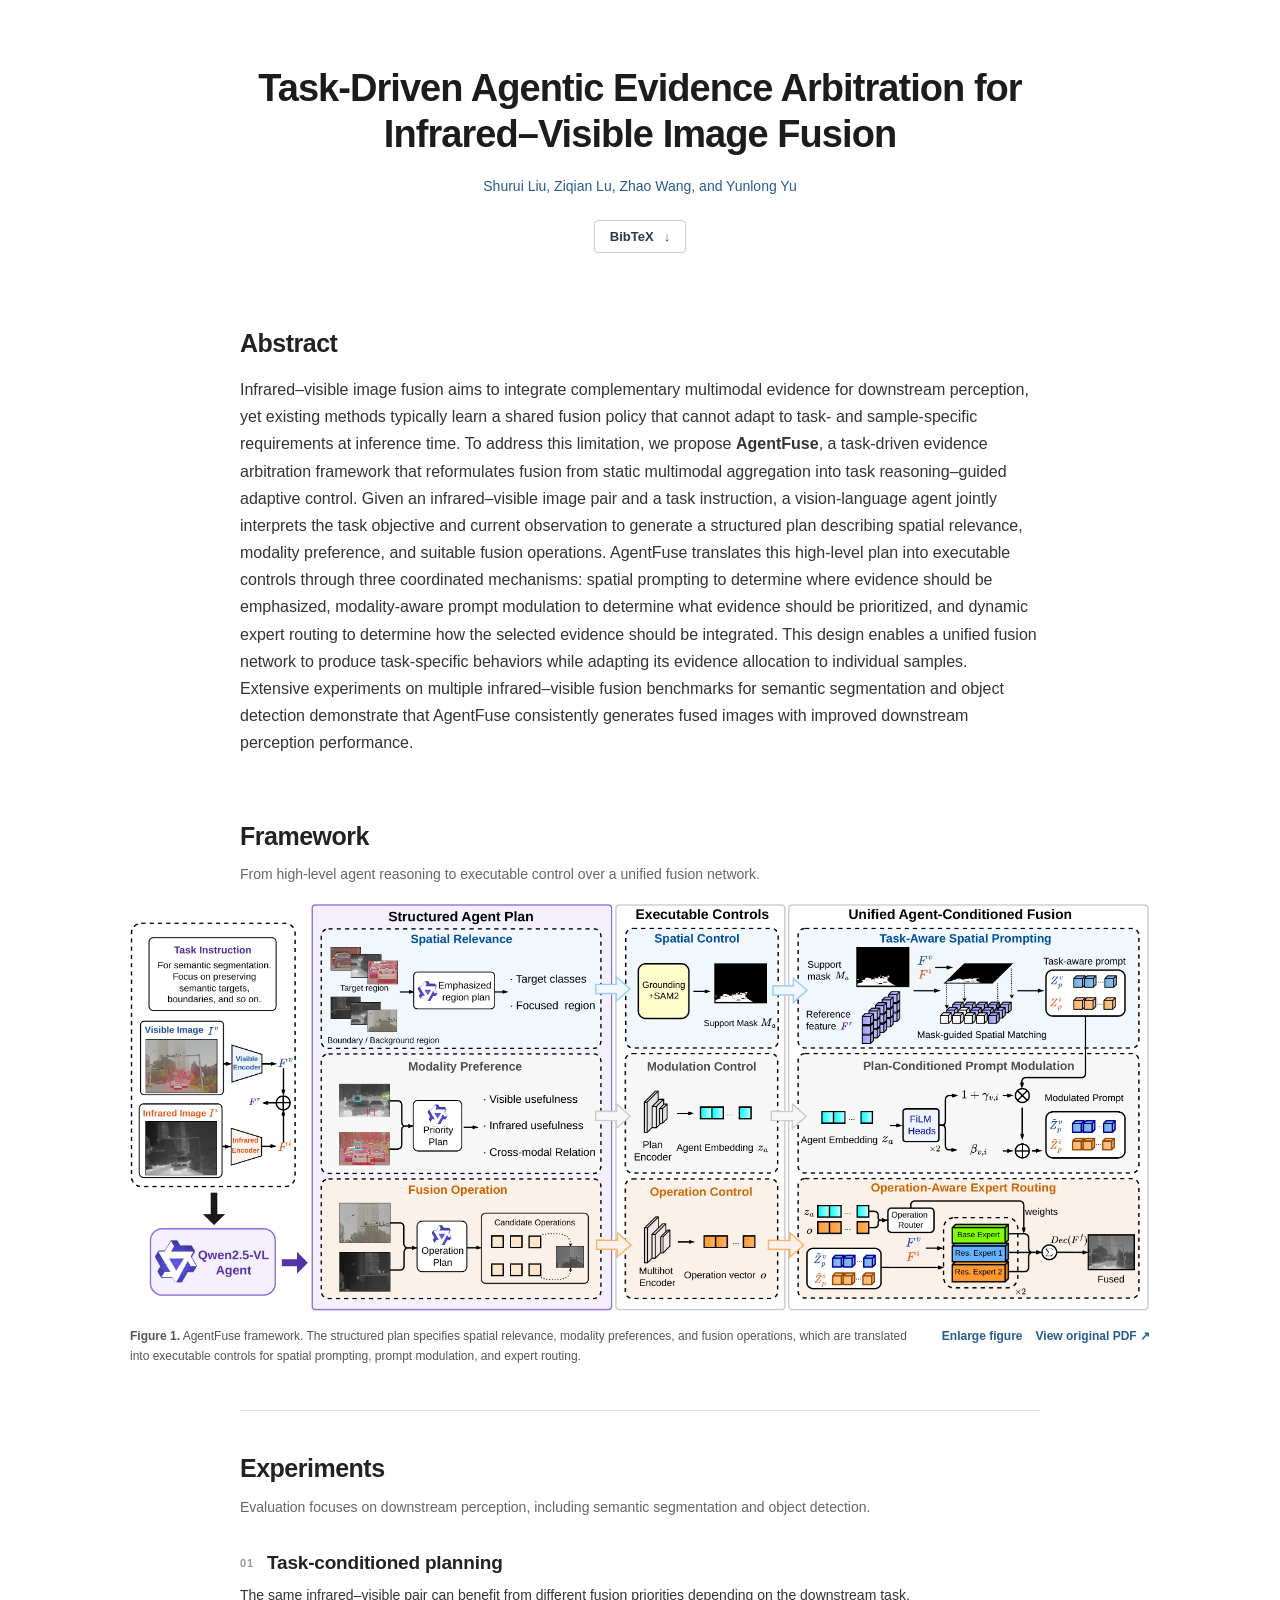
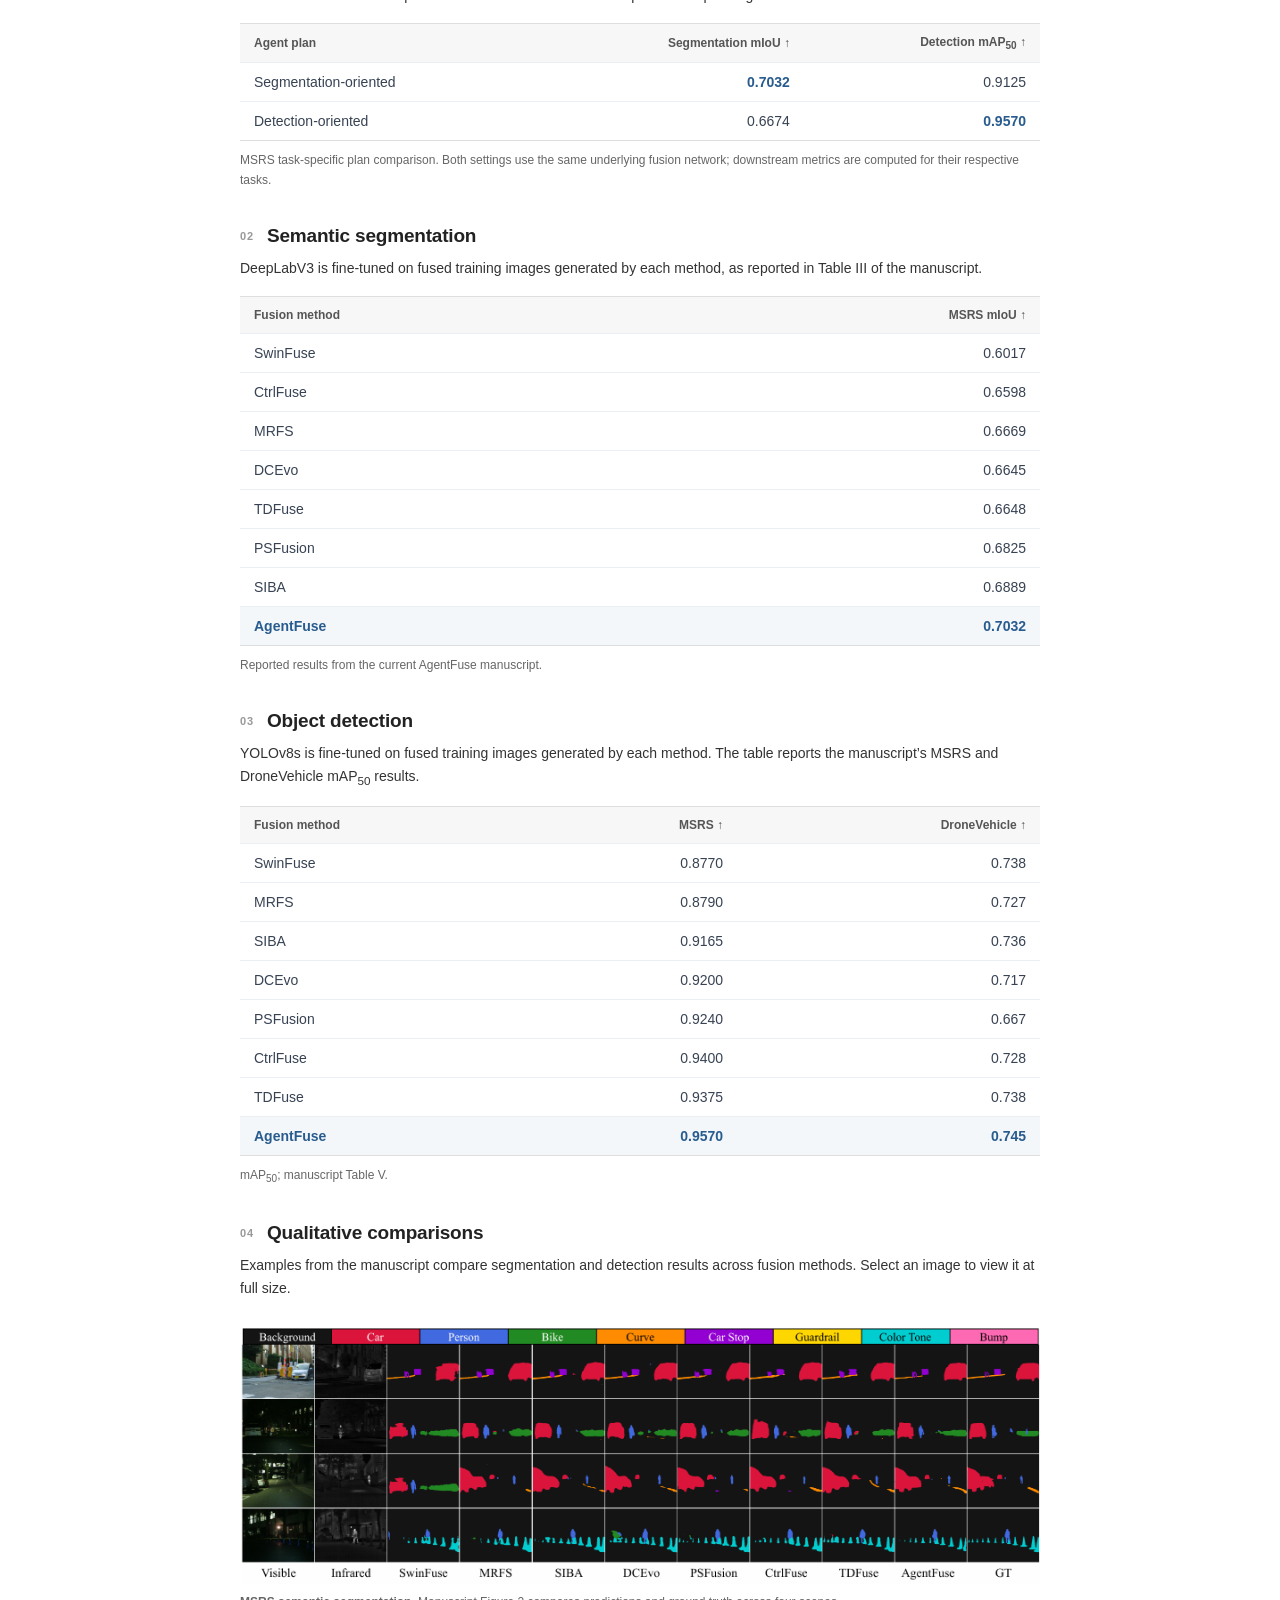
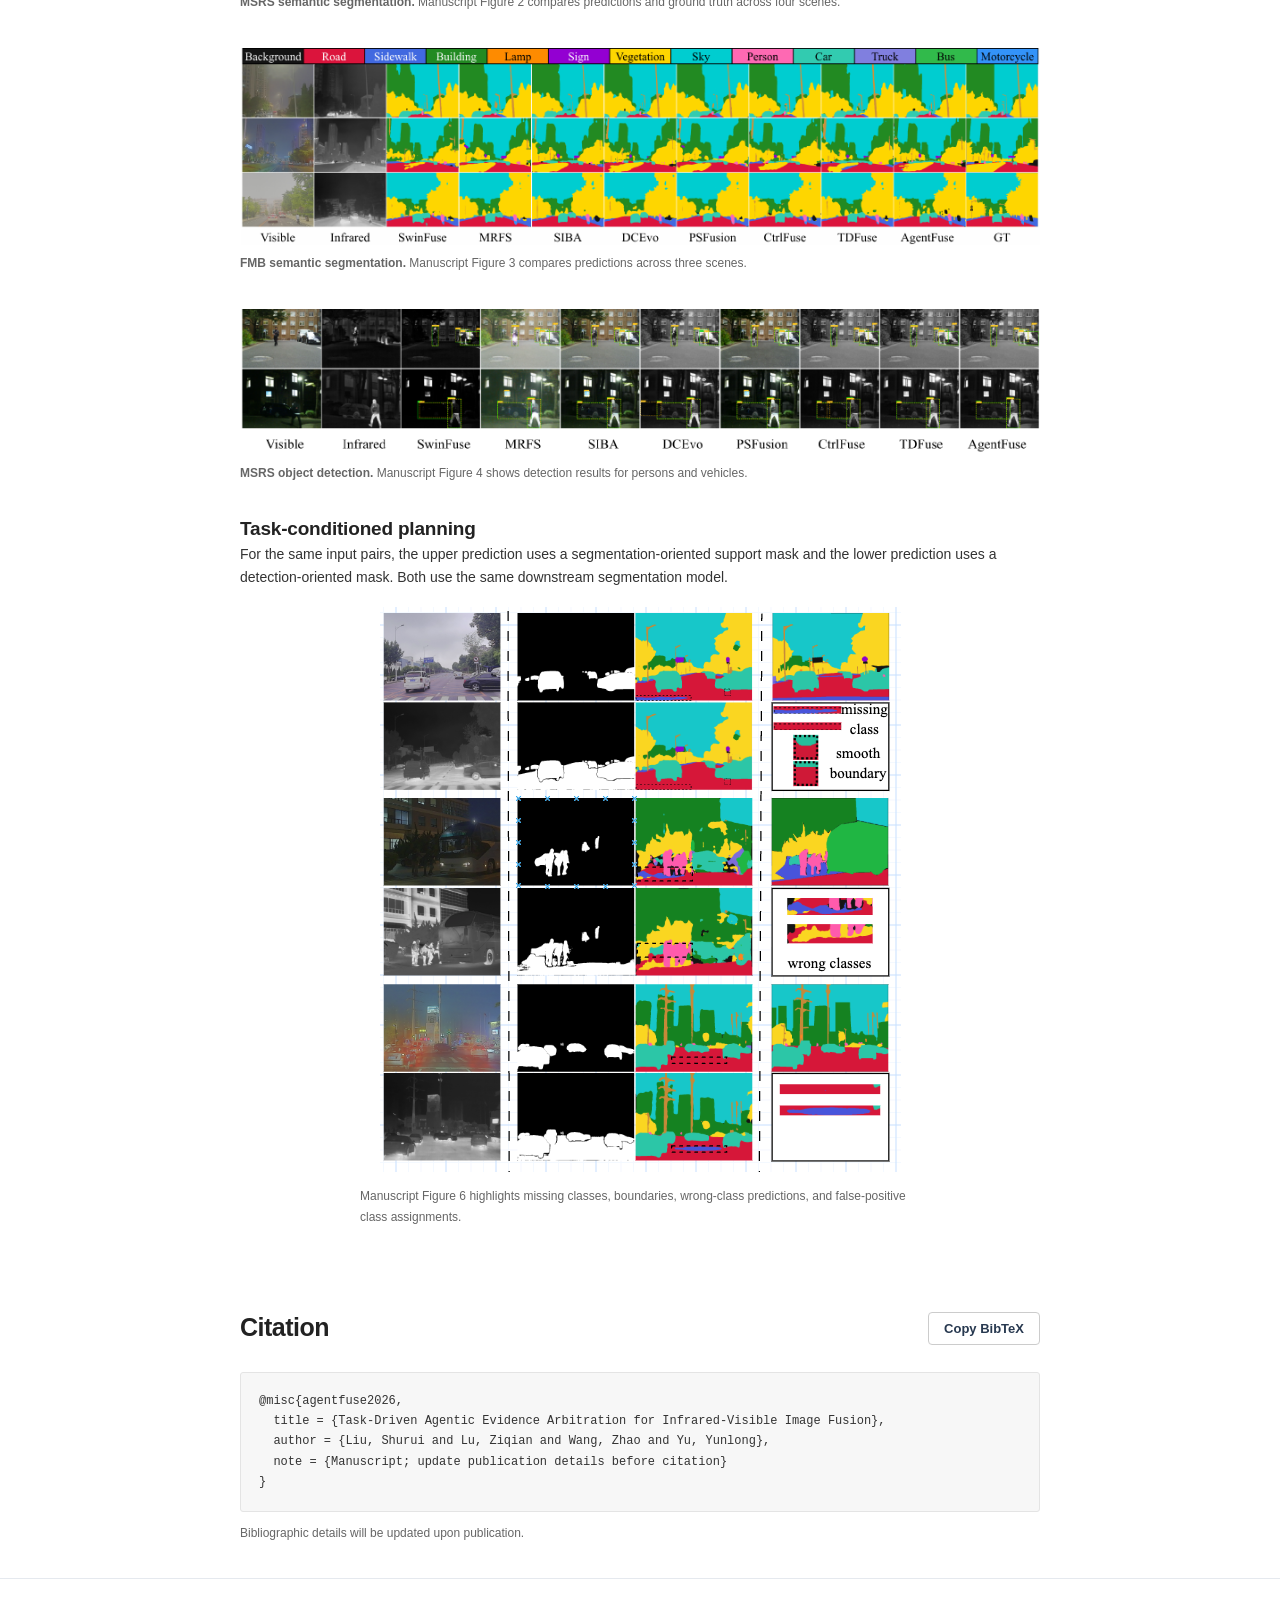
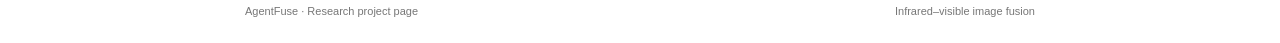
==== commit 3661522a: "Update AgentFuse paper page and results" ====
--- a/agentfuse/index.html
+++ b/agentfuse/index.html
@@ -1,32 +1,102 @@
-<!doctype html>
+<!DOCTYPE html>
 <html lang="en">
 <head>
-  <meta charset="utf-8"><meta name="viewport" content="width=device-width, initial-scale=1"><meta name="theme-color" content="#ffffff">
-  <meta name="description" content="AgentFuse: Task-Driven Agentic Evidence Arbitration for Infrared-Visible Image Fusion. A structured vision-language plan controls spatial prompting, prompt modulation, and expert routing for downstream perception.">
-  <meta property="og:type" content="website"><meta property="og:title" content="AgentFuse: Task-Driven Agentic Evidence Arbitration"><meta property="og:description" content="From high-level task reasoning to executable controls for infrared-visible image fusion."><meta property="og:image" content="assets/agentfuse-framework.png">
-  <title>AgentFuse: Task-Driven Agentic Evidence Arbitration for Infrared–Visible Image Fusion</title>
-  <link rel="icon" type="image/svg+xml" href="assets/favicon.svg"><link rel="stylesheet" href="styles.css"><script defer src="config.js"></script><script defer src="script.js"></script>
+  <meta charset="utf-8">
+  <meta name="viewport" content="width=device-width, initial-scale=1">
+  <meta name="theme-color" content="#ffffff">
+  <meta name="description" content="Task-Driven Agentic Evidence Arbitration for Infrared–Visible Image Fusion.">
+  <meta property="og:title" content="AgentFuse | Task-Driven Agentic Evidence Arbitration">
+  <meta property="og:description" content="Research project page for AgentFuse: task-aware infrared–visible fusion.">
+  <meta property="og:image" content="assets/framework-20261027.png">
+  <link rel="icon" href="assets/favicon.svg" type="image/svg+xml">
+  <link rel="stylesheet" href="styles.css?v=5">
+  <script defer src="config.js?v=6"></script>
+  <script defer src="script.js?v=3"></script>
+  <title>AgentFuse — Task-Driven Agentic Evidence Arbitration for Infrared–Visible Image Fusion</title>
 </head>
 <body>
-  <a class="skip-link" href="#main">Skip to content</a>
-  <header class="site-header"><div class="nav-wrap"><a class="brand" href="#top" aria-label="AgentFuse home"><span class="brand-mark">AF</span><span>AgentFuse</span></a><button class="menu-toggle" id="menu-toggle" aria-label="Open navigation" aria-expanded="false">☰</button><nav class="main-nav" id="main-nav" aria-label="Main navigation"><a href="#abstract">Abstract</a><a href="#framework">Framework</a><a href="#experiments">Experiments</a><a href="#efficiency">Efficiency</a><a href="#citation">BibTeX</a></nav></div></header>
-  <main id="main" class="page-shell">
-    <section class="title-section" id="top"><p class="eyebrow">Research Project · Infrared–Visible Image Fusion</p><h1>AgentFuse: Task-Driven Agentic Evidence Arbitration for Infrared–Visible Image Fusion</h1><p class="author-block" id="author-block">Author names and affiliations</p><div class="title-rule"></div><div class="hero-actions"><a class="button button-primary is-disabled" id="paper-link" href="#resources" aria-disabled="true">Paper PDF ↗</a><a class="button button-secondary is-disabled" id="code-link" href="#resources" aria-disabled="true">Code ↗</a><a class="button button-quiet" href="#citation">BibTeX ↓</a></div><p class="availability-note">Paper and code links will be enabled when the materials are ready for public release.</p></section>
-    <section class="content-section abstract-section" id="abstract" aria-labelledby="abstract-heading"><div class="section-heading"><span class="section-number">01</span><h2 id="abstract-heading">Abstract</h2></div><div class="abstract-text"><p>Infrared–visible image fusion aims to integrate complementary multimodal evidence for downstream perception, yet existing methods typically learn a shared fusion policy that cannot adapt to task- and sample-specific requirements at inference time. To address this limitation, we propose <strong>AgentFuse</strong>, a task-driven evidence arbitration framework that reformulates fusion from static multimodal aggregation into task reasoning–guided adaptive control. Given an infrared–visible image pair and a task instruction, a vision-language agent jointly interprets the task objective and current observation to generate a structured plan describing spatial relevance, modality preference, and suitable fusion operations. AgentFuse translates this high-level plan into executable controls through three coordinated mechanisms: spatial prompting to determine where evidence should be emphasized, modality-aware prompt modulation to determine what evidence should be prioritized, and dynamic expert routing to determine how the selected evidence should be integrated. This design enables a unified fusion network to produce task-specific behaviors while adapting its evidence allocation to individual samples. Extensive experiments on multiple infrared–visible fusion benchmarks for semantic segmentation and object detection demonstrate that AgentFuse consistently generates fused images with improved downstream perception performance.</p><p class="keywords"><strong>Keywords:</strong> Infrared–visible image fusion; vision-language models; task-aware fusion; semantic segmentation; object detection.</p></div></section>
-    <section class="content-section framework-section" id="framework" aria-labelledby="framework-heading"><div class="section-heading"><span class="section-number">02</span><h2 id="framework-heading">Framework Overview</h2></div><p class="section-intro">AgentFuse bridges high-level task reasoning and low-level fusion control. The structured plan is translated into executable spatial, modulation, and operation signals that guide a unified fusion network.</p><figure class="framework-figure"><a href="assets/agentfuse-framework.png" target="_blank" rel="noopener noreferrer" aria-label="Open the full-resolution AgentFuse framework figure"><img src="assets/agentfuse-framework.png" alt="AgentFuse framework showing Structured Agent Plan, Executable Controls, and Unified Agent-Conditioned Fusion, including Spatial Prompting, Prompt Modulation, and Expert Routing." fetchpriority="high"></a><figcaption>Overview of AgentFuse. The agent generates a structured plan that is converted into executable controls for spatial prompting, plan-conditioned prompt modulation, and operation-aware expert routing.</figcaption></figure></section>
-    <section class="content-section experiments-section" id="experiments" aria-labelledby="experiments-heading"><div class="section-heading"><span class="section-number">03</span><h2 id="experiments-heading">Experiments</h2></div><p class="section-intro">We evaluate AgentFuse by the downstream perception performance of fused images, using the same downstream architectures and evaluation protocols across fusion methods.</p>
-      <div class="subsection-heading"><h3>Task-conditioned planning</h3><p>Different task instructions lead to different evidence priorities and downstream behavior on MSRS.</p></div><div class="table-wrap"><table><thead><tr><th>Fusion plan</th><th>Seg. mIoU ↑</th><th>Det. Precision ↑</th><th>Det. Recall ↑</th><th>mAP<sub>50</sub> ↑</th><th>mAP<sub>50:95</sub> ↑</th></tr></thead><tbody><tr><td>Segmentation-oriented</td><td><strong>0.7032</strong></td><td>0.9548</td><td>0.8284</td><td>0.9125</td><td>0.6970</td></tr><tr><td>Detection-oriented</td><td>0.6674</td><td><strong>0.9795</strong></td><td><strong>0.8800</strong></td><td><strong>0.9570</strong></td><td><strong>0.7315</strong></td></tr></tbody></table><p class="table-caption">Task-oriented plan comparison on MSRS, as reported in Table XI of the manuscript.</p></div>
-      <div class="subsection-heading"><h3>Semantic segmentation on MSRS</h3><p>Downstream mIoU using DeepLabV3 trained on fused training images.</p></div><div class="table-wrap narrow-table"><table><thead><tr><th>Fusion method</th><th>mIoU ↑</th><th>Fusion method</th><th>mIoU ↑</th></tr></thead><tbody><tr><td>SwinFuse</td><td>0.6017</td><td>MRFS</td><td>0.6669</td></tr><tr><td>SIBA</td><td>0.6889</td><td>DCEvo</td><td>0.6645</td></tr><tr><td>PSFusion</td><td>0.6825</td><td>CtrlFuse</td><td>0.6598</td></tr><tr><td>TDFuse</td><td>0.6648</td><td><strong>AgentFuse</strong></td><td><strong class="best-score">0.7032</strong></td></tr></tbody></table><p class="table-caption">Semantic segmentation results on MSRS, as reported in Table III of the manuscript.</p></div>
-      <div class="subsection-heading"><h3>Qualitative task-conditioned comparison</h3><p>All three examples are evaluated on semantic segmentation. For each example, the first row uses the segmentation-oriented support mask and the second row uses the detection-oriented support mask.</p></div><figure class="results-figure"><a href="assets/task-conditioned-comparison.png" target="_blank" rel="noopener noreferrer" aria-label="Open the full-resolution task-conditioned comparison figure"><img src="assets/task-conditioned-comparison.png" alt="Three semantic segmentation examples comparing visible and infrared inputs, support masks, segmentation predictions, and ground truth. Highlighted discrepancies show missing classes and smoother boundaries, wrong classes, and false-positive class assignment." loading="lazy"></a><figcaption>Task-conditioned planning on the same visible–infrared input pairs. The highlighted regions illustrate differences in class completeness, boundary smoothness, and false-positive class assignment.</figcaption></figure>
-    </section>
-    <section class="content-section efficiency-section" id="efficiency" aria-labelledby="efficiency-heading"><div class="section-heading"><span class="section-number">04</span><h2 id="efficiency-heading">Inference Efficiency</h2></div><p class="section-intro">The online pipeline includes agent-prior generation; when the plan and support mask are cached, fusion inference avoids repeating this stage.</p><div class="efficiency-grid"><div class="efficiency-item"><span class="metric-value">14.72 s</span><span class="metric-label">Full online pipeline</span><span class="metric-note">Prior generation plus fusion inference</span></div><div class="efficiency-item"><span class="metric-value">710 ms</span><span class="metric-label">Cached-prior fusion</span><span class="metric-note">Fusion inference with cached plan and support mask</span></div><div class="efficiency-item"><span class="metric-value">9.40M</span><span class="metric-label">Trainable parameters</span><span class="metric-note">Fusion core; internal SAM components remain frozen</span></div></div><p class="table-caption">Measurements on MSRS at 640 × 480 resolution with batch size 1 on a single RTX 3090, as reported in the manuscript.</p></section>
-    <section class="content-section resources-section" id="resources" aria-labelledby="resources-heading"><div class="section-heading"><span class="section-number">05</span><h2 id="resources-heading">Resources</h2></div><div class="resource-list"><a class="resource-link is-disabled" id="resource-paper" href="#resources" aria-disabled="true"><span class="resource-icon">PDF</span><span><strong>Paper</strong><small>Manuscript link to be added</small></span><span class="resource-arrow">↗</span></a><a class="resource-link is-disabled" id="resource-code" href="#resources" aria-disabled="true"><span class="resource-icon">{ }</span><span><strong>Code</strong><small>Repository link to be added</small></span><span class="resource-arrow">↗</span></a><a class="resource-link" href="#citation"><span class="resource-icon">Bib</span><span><strong>BibTeX</strong><small>Copy citation template</small></span><span class="resource-arrow">↓</span></a></div></section>
-    <section class="content-section citation-section" id="citation" aria-labelledby="citation-heading"><div class="citation-heading"><div class="section-heading"><span class="section-number">06</span><h2 id="citation-heading">Citation</h2></div><button class="copy-button" id="copy-bibtex" type="button">Copy BibTeX</button></div><pre class="bibtex-block"><code id="bibtex-code">@misc{agentfuse2026,
-  title = {AgentFuse: Task-Driven Agentic Evidence Arbitration for Infrared-Visible Image Fusion},
-  year = {2026},
-  note = {Manuscript; update author and publication details before citation}
-}</code></pre><p class="copy-status" id="copy-status" aria-live="polite">Update author and publication details before using the citation.</p></section>
-  </main>
-  <footer class="site-footer"><div class="footer-inner"><a class="footer-brand" href="#top">AgentFuse</a><span>Task-driven evidence arbitration for infrared–visible image fusion.</span><a href="#top">Back to top ↑</a></div></footer>
+<main id="top">
+  <header class="paper-header reading-width">
+    <h1>Task-Driven Agentic Evidence Arbitration for Infrared–Visible Image Fusion</h1>
+    <p id="author-line" class="authors" hidden></p>
+    <div class="paper-actions">
+      <a id="paper-link" class="action-btn" hidden>Paper <span aria-hidden="true">↗</span></a>
+      <a id="code-link" class="action-btn" hidden>Code <span aria-hidden="true">↗</span></a>
+      <a class="action-btn subtle" href="#citation">BibTeX <span aria-hidden="true">↓</span></a>
+    </div>
+  </header>
+
+  <section id="abstract" class="reading-width section abstract-section">
+    <h2>Abstract</h2>
+    <p>Infrared–visible image fusion aims to integrate complementary multimodal evidence for downstream perception, yet existing methods typically learn a shared fusion policy that cannot adapt to task- and sample-specific requirements at inference time. To address this limitation, we propose <strong>AgentFuse</strong>, a task-driven evidence arbitration framework that reformulates fusion from static multimodal aggregation into task reasoning–guided adaptive control. Given an infrared–visible image pair and a task instruction, a vision-language agent jointly interprets the task objective and current observation to generate a structured plan describing spatial relevance, modality preference, and suitable fusion operations. AgentFuse translates this high-level plan into executable controls through three coordinated mechanisms: spatial prompting to determine where evidence should be emphasized, modality-aware prompt modulation to determine what evidence should be prioritized, and dynamic expert routing to determine how the selected evidence should be integrated. This design enables a unified fusion network to produce task-specific behaviors while adapting its evidence allocation to individual samples. Extensive experiments on multiple infrared–visible fusion benchmarks for semantic segmentation and object detection demonstrate that AgentFuse consistently generates fused images with improved downstream perception performance.</p>
+  </section>
+
+  <section id="framework" class="section framework-section">
+    <div class="reading-width">
+      <h2>Framework</h2>
+      <p class="section-lead">From high-level agent reasoning to executable control over a unified fusion network.</p>
+    </div>
+    <figure class="figure-width framework-figure">
+      <button class="framework-preview" id="open-figure" type="button" aria-label="Enlarge the AgentFuse framework figure">
+        <img src="assets/framework-20261027.png" width="3420" height="1300" alt="Final user-supplied AgentFuse framework: inputs and Qwen2.5-VL agent, Structured Agent Plan, Executable Controls, and Unified Agent-Conditioned Fusion." decoding="async">
+      </button>
+      <figcaption>
+        <span><strong>Figure 1.</strong> AgentFuse framework. The structured plan specifies spatial relevance, modality preferences, and fusion operations, which are translated into executable controls for spatial prompting, prompt modulation, and expert routing.</span>
+        <span class="figure-links"><button type="button" class="text-link" id="open-figure-bottom">Enlarge figure</button><a class="text-link" href="assets/framework-source-20261027.pdf" target="_blank" rel="noopener noreferrer">View original PDF ↗</a></span>
+      </figcaption>
+    </figure>
+  </section>
+
+  <section id="experiments" class="reading-width section experiments-section">
+    <h2>Experiments</h2>
+    <p class="section-lead">Evaluation focuses on downstream perception, including semantic segmentation and object detection.</p>
+    <div class="experiment-block">
+      <div class="block-heading"><span class="block-index">01</span><h3>Task-conditioned planning</h3></div>
+      <p>The same infrared–visible pair can benefit from different fusion priorities depending on the downstream task.</p>
+      <div class="table-scroller"><table><thead><tr><th>Agent plan</th><th>Segmentation mIoU ↑</th><th>Detection mAP<sub>50</sub> ↑</th></tr></thead>
+      <tbody><tr><td>Segmentation-oriented</td><td class="best">0.7032</td><td>0.9125</td></tr><tr><td>Detection-oriented</td><td>0.6674</td><td class="best">0.9570</td></tr></tbody></table></div>
+      <p class="table-note">MSRS task-specific plan comparison. Both settings use the same underlying fusion network; downstream metrics are computed for their respective tasks.</p>
+    </div>
+    <div class="experiment-block">
+      <div class="block-heading"><span class="block-index">02</span><h3>Semantic segmentation</h3></div>
+      <p>DeepLabV3 is fine-tuned on fused training images generated by each method, as reported in Table III of the manuscript.</p>
+      <div class="table-scroller"><table><thead><tr><th>Fusion method</th><th>MSRS mIoU ↑</th></tr></thead>
+      <tbody><tr><td>SwinFuse</td><td>0.6017</td></tr><tr><td>CtrlFuse</td><td>0.6598</td></tr><tr><td>MRFS</td><td>0.6669</td></tr><tr><td>DCEvo</td><td>0.6645</td></tr><tr><td>TDFuse</td><td>0.6648</td></tr><tr><td>PSFusion</td><td>0.6825</td></tr><tr><td>SIBA</td><td>0.6889</td></tr><tr class="ours"><td><strong>AgentFuse</strong></td><td class="best">0.7032</td></tr></tbody></table></div>
+      <p class="table-note">Reported results from the current AgentFuse manuscript.</p>
+    </div>
+    <div class="experiment-block">
+      <div class="block-heading"><span class="block-index">03</span><h3>Object detection</h3></div>
+      <p>YOLOv8s is fine-tuned on fused training images generated by each method. The table reports the manuscript’s MSRS and DroneVehicle mAP<sub>50</sub> results.</p>
+      <div class="table-scroller"><table><thead><tr><th>Fusion method</th><th>MSRS ↑</th><th>DroneVehicle ↑</th></tr></thead>
+      <tbody><tr><td>SwinFuse</td><td>0.8770</td><td>0.738</td></tr><tr><td>MRFS</td><td>0.8790</td><td>0.727</td></tr><tr><td>SIBA</td><td>0.9165</td><td>0.736</td></tr><tr><td>DCEvo</td><td>0.9200</td><td>0.717</td></tr><tr><td>PSFusion</td><td>0.9240</td><td>0.667</td></tr><tr><td>CtrlFuse</td><td>0.9400</td><td>0.728</td></tr><tr><td>TDFuse</td><td>0.9375</td><td>0.738</td></tr><tr class="ours"><td><strong>AgentFuse</strong></td><td class="best">0.9570</td><td class="best">0.745</td></tr></tbody></table></div>
+      <p class="table-note">mAP<sub>50</sub>; manuscript Table V.</p>
+    </div>
+    <div class="experiment-block visual-block">
+      <div class="block-heading"><span class="block-index">04</span><h3>Qualitative comparisons</h3></div>
+      <p>Examples from the manuscript compare segmentation and detection results across fusion methods. Select an image to view it at full size.</p>
+      <figure class="result-figure"><a href="assets/msrs-segmentation.png" target="_blank" rel="noopener noreferrer"><img src="assets/msrs-segmentation.png" alt="Semantic segmentation comparisons on MSRS, with visible and infrared inputs, predictions from fusion methods, and ground truth." loading="lazy"></a><figcaption><strong>MSRS semantic segmentation.</strong> Manuscript Figure 2 compares predictions and ground truth across four scenes.</figcaption></figure>
+      <figure class="result-figure"><a href="assets/fmb-segmentation.png" target="_blank" rel="noopener noreferrer"><img src="assets/fmb-segmentation.png" alt="Semantic segmentation comparisons on FMB across fusion methods and ground truth." loading="lazy"></a><figcaption><strong>FMB semantic segmentation.</strong> Manuscript Figure 3 compares predictions across three scenes.</figcaption></figure>
+      <figure class="result-figure"><a href="assets/msrs-detection.png" target="_blank" rel="noopener noreferrer"><img src="assets/msrs-detection.png" alt="Object detection comparisons on MSRS, with visible and infrared inputs and detection results from fusion methods." loading="lazy"></a><figcaption><strong>MSRS object detection.</strong> Manuscript Figure 4 shows detection results for persons and vehicles.</figcaption></figure>
+      <h3 class="comparison-heading">Task-conditioned planning</h3>
+      <p>For the same input pairs, the upper prediction uses a segmentation-oriented support mask and the lower prediction uses a detection-oriented mask. Both use the same downstream segmentation model.</p>
+      <figure class="qualitative-figure"><a href="assets/task-conditioned-comparison.png" target="_blank" rel="noopener noreferrer" aria-label="View full-size task-conditioned comparison"><img src="assets/task-conditioned-comparison.png" width="521" height="565" loading="lazy" alt="Three semantic segmentation examples showing input pairs, support masks, segmentation predictions and highlighted discrepancies."></a><figcaption>Manuscript Figure 6 highlights missing classes, boundaries, wrong-class predictions, and false-positive class assignments.</figcaption></figure>
+    </div>
+  </section>
+
+  <section id="citation" class="reading-width section citation-section">
+    <div class="citation-title"><h2>Citation</h2><button type="button" id="copy-citation" class="action-btn subtle">Copy BibTeX</button></div>
+    <pre id="bibtex" class="bibtex">@misc{agentfuse2026,
+  title = {Task-Driven Agentic Evidence Arbitration for Infrared-Visible Image Fusion},
+  author = {Liu, Shurui and Lu, Ziqian and Wang, Zhao and Yu, Yunlong},
+  note = {Manuscript; update publication details before citation}
+}</pre>
+    <p class="table-note" id="copy-status">Bibliographic details will be updated upon publication.</p>
+  </section>
+</main>
+<footer class="site-footer"><span>AgentFuse · Research project page</span><span>Infrared–visible image fusion</span></footer>
+<dialog id="figure-dialog" class="figure-dialog" aria-label="Full resolution AgentFuse framework">
+  <div class="dialog-header"><span>AgentFuse framework</span><button id="close-figure" type="button" aria-label="Close figure viewer">Close ×</button></div>
+  <div class="dialog-image"><img src="assets/framework-20261027.png" alt="Full-resolution AgentFuse framework diagram"></div>
+</dialog>
 </body>
 </html>
--- a/agentfuse/styles.css
+++ b/agentfuse/styles.css
@@ -1 +1,54 @@
-:root{--ink:#18263a;--body:#39485c;--muted:#718096;--line:#e3e8ef;--page:#fff;--soft:#f7f9fc;--blue:#315f9f;--blue-light:#edf4fd;--max:1080px}*{box-sizing:border-box}html{scroll-behavior:smooth;scroll-padding-top:84px}body{margin:0;background:var(--page);color:var(--ink);font-family:Inter,-apple-system,BlinkMacSystemFont,"Segoe UI",Arial,sans-serif;line-height:1.68;-webkit-font-smoothing:antialiased}a{color:inherit;text-decoration:none}img{display:block;max-width:100%}button{font:inherit}.skip-link{position:absolute;left:-9999px}.skip-link:focus{left:12px;top:12px;z-index:100;background:white;padding:10px;border:1px solid var(--line)}.site-header{position:sticky;top:0;z-index:20;background:rgba(255,255,255,.96);backdrop-filter:blur(12px);border-bottom:1px solid var(--line)}.nav-wrap{max-width:var(--max);width:calc(100% - 42px);margin:auto;height:61px;display:flex;align-items:center;justify-content:space-between}.brand{display:flex;align-items:center;gap:9px;font-weight:800;font-size:14px;letter-spacing:-.025em}.brand-mark{display:grid;place-items:center;width:27px;height:27px;border-radius:7px;background:var(--ink);color:white;font-size:9px;letter-spacing:.02em}.main-nav{display:flex;align-items:center;gap:24px;font-size:11px;font-weight:650;color:#526176}.main-nav a:hover{color:var(--blue)}.menu-toggle{display:none;border:1px solid var(--line);background:white;border-radius:7px;padding:5px 9px;color:var(--ink)}.page-shell{max-width:var(--max);width:calc(100% - 42px);margin:0 auto}.title-section{text-align:center;padding:65px 7% 43px;border-bottom:1px solid var(--line)}.eyebrow{font-size:10px;letter-spacing:.13em;text-transform:uppercase;color:var(--blue);font-weight:800;margin:0 0 17px}.title-section h1{font-size:clamp(30px,4.1vw,47px);line-height:1.18;letter-spacing:-.045em;font-weight:760;max-width:950px;margin:0 auto}.author-block{font-size:13px;color:var(--body);margin:19px auto 0}.author-block[hidden]{display:none}.title-rule{width:45px;height:3px;border-radius:3px;background:var(--blue);margin:24px auto 19px}.hero-actions{display:flex;justify-content:center;flex-wrap:wrap;gap:8px}.button{display:inline-flex;align-items:center;justify-content:center;min-height:35px;padding:0 13px;border-radius:7px;border:1px solid var(--line);font-size:11px;font-weight:750;transition:background .15s,border-color .15s}.button-primary{background:var(--ink);border-color:var(--ink);color:#fff}.button-primary:hover{background:#2b4261}.button-secondary{background:#fff;color:var(--ink)}.button-secondary:hover,.button-quiet:hover{border-color:#aebed3}.button-quiet{background:var(--blue-light);border-color:#dce8f8;color:var(--blue)}.is-disabled{opacity:.48;cursor:default}.availability-note{color:#8792a2;font-size:10px;margin:10px 0 0}.content-section{padding:39px 0 43px;border-bottom:1px solid var(--line)}.section-heading{display:flex;align-items:baseline;gap:11px;margin:0 0 17px}.section-number{font-size:10px;font-weight:850;letter-spacing:.07em;color:var(--blue);font-variant-numeric:tabular-nums}.section-heading h2{font-size:25px;line-height:1.25;letter-spacing:-.04em;margin:0;font-weight:760}.abstract-text{max-width:1000px}.abstract-text p{font-size:14px;line-height:1.92;color:#354459;margin:0}.abstract-text strong{color:var(--ink)}.keywords{margin-top:17px!important;padding-top:13px;border-top:1px solid #edf0f4;font-size:11px!important;color:var(--muted)!important}.keywords strong{color:#59677a!important;font-size:10px;text-transform:uppercase;letter-spacing:.06em;margin-right:4px}.section-intro{font-size:13px;line-height:1.8;color:var(--body);max-width:860px;margin:-4px 0 20px}.framework-figure,.results-figure{margin:0;background:white;border:1px solid var(--line);border-radius:7px;padding:8px}.framework-figure a,.results-figure a{display:block}.framework-figure img{width:100%;height:auto;object-fit:contain}.framework-figure figcaption,.results-figure figcaption{font-size:10px;line-height:1.65;color:var(--muted);padding:10px 7px 3px;border-top:1px solid #edf0f4;margin-top:8px}.subsection-heading{margin:29px 0 12px}.subsection-heading h3{font-size:17px;letter-spacing:-.025em;margin:0 0 3px;font-weight:750}.subsection-heading p{font-size:11px;color:var(--muted);margin:0}.table-wrap{overflow-x:auto;border:1px solid var(--line);border-radius:7px;background:white}table{border-collapse:collapse;width:100%;font-size:12px;font-variant-numeric:tabular-nums}th,td{padding:11px 13px;text-align:left;border-bottom:1px solid #edf0f4;white-space:nowrap}th{font-size:9px;text-transform:uppercase;letter-spacing:.06em;font-weight:800;color:#65738a;background:#f7f9fc}td{color:#354459}tbody tr:last-child td{border-bottom:0}tbody tr:hover{background:#fbfcfe}td strong{color:var(--ink)}.best-score{color:var(--blue)}.table-caption{margin:0;padding:9px 12px;border-top:1px solid #edf0f4;font-size:10px;line-height:1.6;color:var(--muted)}.narrow-table{max-width:620px}.results-figure{margin-top:13px}.results-figure img{width:100%;height:auto}.efficiency-grid{display:grid;grid-template-columns:repeat(3,1fr);border:1px solid var(--line);border-radius:7px;overflow:hidden}.efficiency-item{padding:19px 21px;display:flex;flex-direction:column;border-right:1px solid var(--line)}.efficiency-item:last-child{border-right:0}.metric-value{font-size:30px;line-height:1.2;font-weight:760;letter-spacing:-.055em;color:var(--ink);font-variant-numeric:tabular-nums}.metric-label{font-size:11px;font-weight:750;margin-top:8px}.metric-note{font-size:10px;line-height:1.6;color:var(--muted);margin-top:4px}.resource-list{display:grid;grid-template-columns:repeat(3,1fr);gap:9px}.resource-link{display:flex;align-items:center;gap:10px;border:1px solid var(--line);border-radius:7px;padding:12px;background:white;min-width:0}.resource-link:not(.is-disabled):hover{border-color:#b5c5d9;background:#fbfcfe}.resource-icon{display:grid;place-items:center;flex:0 0 31px;height:31px;background:var(--blue-light);border-radius:6px;color:var(--blue);font-size:9px;font-weight:850}.resource-link strong,.resource-link small{display:block}.resource-link strong{font-size:11px}.resource-link small{font-size:9px;color:var(--muted);margin-top:2px}.resource-arrow{margin-left:auto;font-size:12px;color:#8a96a7}.citation-heading{display:flex;align-items:center;justify-content:space-between;gap:12px}.citation-heading .section-heading{margin-bottom:13px}.copy-button{border:1px solid var(--line);background:#fff;color:var(--ink);border-radius:6px;padding:7px 10px;font-size:10px;font-weight:750;cursor:pointer}.copy-button:hover{background:var(--soft)}.bibtex-block{white-space:pre;overflow:auto;background:#f7f9fc;border:1px solid var(--line);border-radius:7px;padding:16px;font-size:11px;line-height:1.75;color:#304056;margin:0}.copy-status{font-size:10px;color:var(--muted);margin:8px 0 0}.site-footer{background:#fff}.footer-inner{max-width:var(--max);width:calc(100% - 42px);min-height:67px;margin:auto;display:flex;align-items:center;justify-content:space-between;gap:15px;font-size:10px;color:var(--muted)}.footer-brand{font-size:12px;font-weight:850;color:var(--ink)}.footer-inner a:last-child{color:var(--blue);font-weight:700}@media(max-width:760px){.main-nav{gap:14px}.title-section{padding:48px 2% 34px}.title-section h1{font-size:clamp(27px,5.5vw,39px)}.efficiency-grid{grid-template-columns:1fr}.efficiency-item{border-right:0;border-bottom:1px solid var(--line)}.efficiency-item:last-child{border-bottom:0}.resource-list{grid-template-columns:1fr}.narrow-table{max-width:none}}@media(max-width:560px){.nav-wrap,.page-shell,.footer-inner{width:calc(100% - 28px)}.nav-wrap{height:56px}.menu-toggle{display:block}.main-nav{display:none;position:absolute;top:49px;left:14px;right:14px;padding:7px;background:white;border:1px solid var(--line);border-radius:8px;box-shadow:0 10px 25px #18263a14;flex-direction:column;align-items:stretch;gap:0}.main-nav.is-open{display:flex}.main-nav a{padding:10px}.title-section{padding:39px 0 29px}.title-section h1{font-size:29px}.content-section{padding:29px 0 32px}.section-heading h2{font-size:22px}.abstract-text p{font-size:13px;line-height:1.85}.framework-figure,.results-figure{padding:5px}.framework-figure figcaption,.results-figure figcaption{padding:8px 4px 2px;font-size:9px}th,td{padding:9px 10px}.footer-inner{padding:14px 0;align-items:flex-start;flex-direction:column;justify-content:center;gap:3px}}@media(prefers-reduced-motion:reduce){html{scroll-behavior:auto}*{transition:none!important}}
+
+:root{--ink:#202734;--text:#3d4758;--muted:#6c7788;--blue:#305e9c;--line:#e2e6ed;--paper:#fff;--light:#f7f9fc;--reading:790px;--figure:1030px}
+*{box-sizing:border-box}[hidden]{display:none!important}html{scroll-behavior:smooth;scroll-padding-top:82px}body{margin:0;color:var(--ink);background:#fff;font-family:Inter,-apple-system,BlinkMacSystemFont,"Segoe UI",Arial,Helvetica,sans-serif;-webkit-font-smoothing:antialiased}a{color:inherit}button{font:inherit} .reading-width{width:min(var(--reading),calc(100% - 48px));margin-inline:auto}.figure-width{width:min(var(--figure),calc(100% - 44px));margin-inline:auto}
+.site-nav{border-bottom:1px solid #edf0f4;background:rgba(255,255,255,.97);position:sticky;top:0;z-index:20}.nav-container{width:min(1000px,calc(100% - 48px));height:62px;margin:auto;display:flex;align-items:center;justify-content:space-between;gap:16px}.wordmark{font-size:17px;font-weight:790;letter-spacing:-.04em;text-decoration:none}.wordmark span{color:var(--blue)}.site-nav nav{display:flex;gap:27px}.site-nav nav a{color:var(--muted);font-size:12px;font-weight:650;text-decoration:none}.site-nav nav a:hover{color:var(--blue)}
+.paper-header{text-align:center;padding-top:69px;padding-bottom:46px;border-bottom:1px solid var(--line)}.paper-type{font-size:10px;font-weight:740;letter-spacing:.15em;color:#788597;margin:0 0 23px}.paper-type .sep{color:#c7ced8;margin:0 9px}.paper-header h1{max-width:760px;font-size:clamp(29px,3.5vw,42px);line-height:1.24;letter-spacing:-.045em;font-weight:760;margin:0 auto;color:#151c2b}.authors{color:var(--blue);margin:19px auto 0;font-size:14px;line-height:1.5}.paper-actions{margin-top:24px;display:flex;justify-content:center;gap:9px;flex-wrap:wrap}.action-btn{display:inline-flex;align-items:center;justify-content:center;gap:10px;border:1px solid #cbd5e4;border-radius:8px;padding:9px 17px;background:#fff;color:#283950;font-size:12px;font-weight:710;text-decoration:none;cursor:pointer;transition:background .15s ease,border-color .15s ease}.action-btn:hover{background:#f5f8ff;border-color:#b6c7e3}.action-btn.subtle{border-color:#d8deea;background:#fafbfe}.action-btn span{color:var(--blue)}
+.section{padding-top:52px;padding-bottom:30px}.section h2{font-size:25px;line-height:1.27;letter-spacing:-.045em;margin:0 0 19px;font-weight:760;color:#1b2432}.abstract-section p{font-size:15px;line-height:1.94;color:#384253;text-align:justify;hyphens:auto;margin:0}.abstract-section strong{font-weight:760}.section-lead{font-size:13px;color:var(--muted);line-height:1.75;margin:-9px 0 19px}
+.framework-section{padding-top:67px;padding-bottom:58px}.framework-figure{margin-top:19px;margin-bottom:0}.framework-preview{border:1px solid #e5eaf1;border-radius:9px;background:white;padding:9px;display:block;cursor:zoom-in;width:100%;overflow:hidden;box-shadow:0 4px 17px #152d5110}.framework-preview img{display:block;width:100%;height:auto}.framework-preview:hover{border-color:#bbcce1}.framework-figure figcaption{padding:13px 4px 0;color:var(--muted);font-size:11px;line-height:1.7;display:flex;gap:18px;align-items:start;justify-content:space-between}.figure-links{display:flex;gap:13px;flex:0 0 auto;white-space:nowrap}.text-link{color:var(--blue);font-size:11px;border:0;background:none;padding:0;cursor:pointer;text-decoration:none;font-weight:720}.text-link:hover{text-decoration:underline}
+.experiments-section{border-top:1px solid var(--line);padding-top:54px}.experiment-block{margin-top:40px;padding-top:4px}.block-heading{display:flex;align-items:center;gap:12px;margin-bottom:10px}.block-index{font-size:10px;color:#8490a0;font-weight:800;letter-spacing:.08em;min-width:17px}.experiment-block h3{font-size:18px;font-weight:730;letter-spacing:-.028em;margin:0}.experiment-block>p{font-size:13px;line-height:1.75;color:var(--text);margin:3px 0 16px}.table-scroller{width:100%;overflow-x:auto;border-top:1px solid var(--line);border-bottom:1px solid var(--line)}table{border-collapse:collapse;width:100%;font-size:13px;color:#374253}th{background:#f7f9fc;color:#627087;text-align:left;font-size:11px;font-weight:720}td,th{border-bottom:1px solid #ebeff4;padding:12px 15px}tbody tr:last-child td{border-bottom:0}td:not(:first-child),th:not(:first-child){text-align:right}.best{color:var(--blue);font-weight:810}.ours{background:#f5f8fe}.ours td:first-child{color:var(--blue)}.table-note{font-size:11px!important;color:#7b8798!important;line-height:1.66!important;margin-top:10px!important}.qualitative-figure{margin:18px auto 0;text-align:center;max-width:630px}.qualitative-figure a{display:inline-block;border:1px solid #e6eaf1;padding:8px;background:#fff;border-radius:8px}.qualitative-figure img{max-height:615px;width:auto;max-width:100%;height:auto;display:block}.qualitative-figure figcaption{font-size:11px;color:var(--muted);line-height:1.7;text-align:left;max-width:560px;margin:10px auto}.specs{display:grid;grid-template-columns:repeat(3,minmax(0,1fr));margin:16px 0 0;border-block:1px solid var(--line)}.specs>div{padding:18px 12px 19px;border-right:1px solid var(--line)}.specs>div:first-child{padding-left:0}.specs>div:last-child{border:0}.specs dt{font-size:11px;color:var(--muted);margin-bottom:10px}.specs dd{margin:0;font-size:23px;font-weight:755;letter-spacing:-.04em}
+.citation-section{margin-top:15px;padding-bottom:90px}.citation-title{display:flex;align-items:start;justify-content:space-between;gap:15px}.citation-title h2{margin-bottom:18px}.bibtex{overflow:auto;font:12px/1.7 ui-monospace,SFMono-Regular,Menlo,Consolas,monospace;color:#40506b;background:#f7f9fc;border:1px solid #e4eaf2;padding:18px;border-radius:8px;white-space:pre}.site-footer{border-top:1px solid #e5e9ef;display:flex;align-items:center;justify-content:space-between;gap:20px;max-width:none;padding:26px max(24px,calc((100% - 790px)/2));font-size:11px;color:#8490a0}
+.figure-dialog{border:0;border-radius:13px;padding:0;box-shadow:0 18px 90px #101c3090;width:min(96vw,1500px);max-width:96vw;height:min(90vh,930px);max-height:90vh}.figure-dialog::backdrop{background:#141e2cb8}.dialog-header{position:sticky;top:0;background:#fff;z-index:2;border-bottom:1px solid var(--line);padding:13px 20px;display:flex;justify-content:space-between;align-items:center;font-size:13px;font-weight:750}.dialog-header button{border:1px solid var(--line);background:#fff;padding:7px 13px;border-radius:7px;cursor:pointer;font-size:12px}.dialog-image{overflow:auto;height:calc(100% - 55px);background:#f6f8fa;padding:18px}.dialog-image img{width:max(1400px,100%);height:auto;display:block;box-shadow:0 4px 18px #142b3d18;background:#fff}
+@media(max-width:640px){.reading-width{width:calc(100% - 36px)}.figure-width{width:calc(100% - 20px)}.nav-container{width:calc(100% - 36px);height:56px}.site-nav nav{gap:12px}.site-nav nav a{font-size:10px}.paper-header{padding-top:49px;padding-bottom:33px}.paper-header h1{font-size:29px;line-height:1.26}.paper-type{font-size:8px;letter-spacing:.1em}.section{padding-top:36px;padding-bottom:20px}.section h2{font-size:23px}.abstract-section p{text-align:left;font-size:14px;line-height:1.8}.framework-section{padding-top:48px;padding-bottom:40px}.framework-figure figcaption{display:block;padding:10px 9px 0}.figure-links{margin-top:8px}.framework-preview{padding:3px}.experiment-block{margin-top:30px}.experiment-block h3{font-size:16px}.specs{grid-template-columns:1fr}.specs>div{padding:12px 0;border-right:0;border-bottom:1px solid var(--line)}.specs>div:last-child{border-bottom:0}.specs dt{margin-bottom:2px}.specs dd{font-size:20px}.site-footer{padding:20px 18px;flex-direction:column;align-items:start}.citation-section{padding-bottom:55px}.figure-dialog{width:100vw;max-width:100vw;height:94vh;max-height:94vh;border-radius:0}.dialog-image{padding:10px}}
+@media(prefers-reduced-motion:reduce){html{scroll-behavior:auto}*{transition:none!important}}
+
+/* Editorial refinements */
+:root{--ink:#222;--text:#333;--muted:#666;--blue:#285b8e;--line:#dedede;--reading:800px;--figure:1020px}
+body{font-family:-apple-system,BlinkMacSystemFont,"Segoe UI",Arial,Helvetica,sans-serif;color:var(--ink)}
+.paper-header{padding-top:66px;padding-bottom:37px;border-bottom:0}
+.paper-header h1{max-width:800px;font-size:38px;line-height:1.2;letter-spacing:-.025em;font-weight:650;color:#1c1c1c}
+.paper-actions{margin-top:23px}
+.action-btn{border-radius:4px;padding:8px 15px;font-size:13px;font-weight:600}
+.action-btn.subtle{background:#fff;border-color:#ccc}
+.section{padding-top:38px;padding-bottom:22px}
+.section h2{font-size:25px;letter-spacing:-.02em;font-weight:650;margin-bottom:16px;color:#222}
+.abstract-section p{font-size:16px;line-height:1.7;color:#333;text-align:left;hyphens:none}
+.framework-section{padding-top:42px;padding-bottom:44px}
+.section-lead{font-size:14px;line-height:1.6;margin:-5px 0 18px;color:#666}
+.framework-figure{margin-top:16px}
+.framework-preview{padding:0;border:0;border-radius:0;box-shadow:none}
+.framework-preview:hover{opacity:.95}
+.framework-figure figcaption{padding:13px 0 0;color:#555;font-size:12px;line-height:1.6}
+.text-link{font-size:12px;font-weight:600}
+.experiments-section{padding-top:42px}
+.experiment-block{margin-top:34px;padding-top:0}
+.block-heading{gap:10px}
+.block-index{font-size:11px;font-weight:600;color:#999}
+.experiment-block h3{font-size:19px;font-weight:650;letter-spacing:-.01em}
+.experiment-block>p{font-size:14px;line-height:1.65}
+table{font-size:14px}th{font-size:12px;background:#f7f7f7;color:#555}td,th{padding:11px 14px}.ours{background:#f4f7fa}.best,.ours td:first-child{color:#285b8e}
+.table-note{font-size:12px!important;color:#666!important}
+.qualitative-figure a{border:0;padding:0;border-radius:0}.qualitative-figure figcaption{font-size:12px;color:#666}
+.specs dd{font-size:20px;font-weight:650}.bibtex{border-radius:3px;background:#f7f7f7;border-color:#e4e4e4;color:#333}
+.site-footer{color:#777}
+@media(max-width:640px){
+ .paper-header{padding-top:43px;padding-bottom:29px}
+ .paper-header h1{font-size:29px;line-height:1.22}
+ .section{padding-top:32px;padding-bottom:18px}
+ .section h2{font-size:23px}
+ .abstract-section p{font-size:15px;line-height:1.7}
+ .framework-section{padding-top:36px;padding-bottom:36px}
+ .framework-figure figcaption{padding:10px 8px 0}
+ .experiment-block h3{font-size:17px}
+ .citation-section{padding-bottom:55px}
+}
+.result-figure{margin:26px 0 34px}.result-figure a{display:block}.result-figure img{display:block;width:100%;height:auto}.result-figure figcaption{color:#666;font-size:12px;line-height:1.65;margin-top:9px}.comparison-heading{margin:42px 0 10px;font-size:17px;font-weight:650}.visual-block>.comparison-heading+p{font-size:14px;line-height:1.65;color:var(--text)}
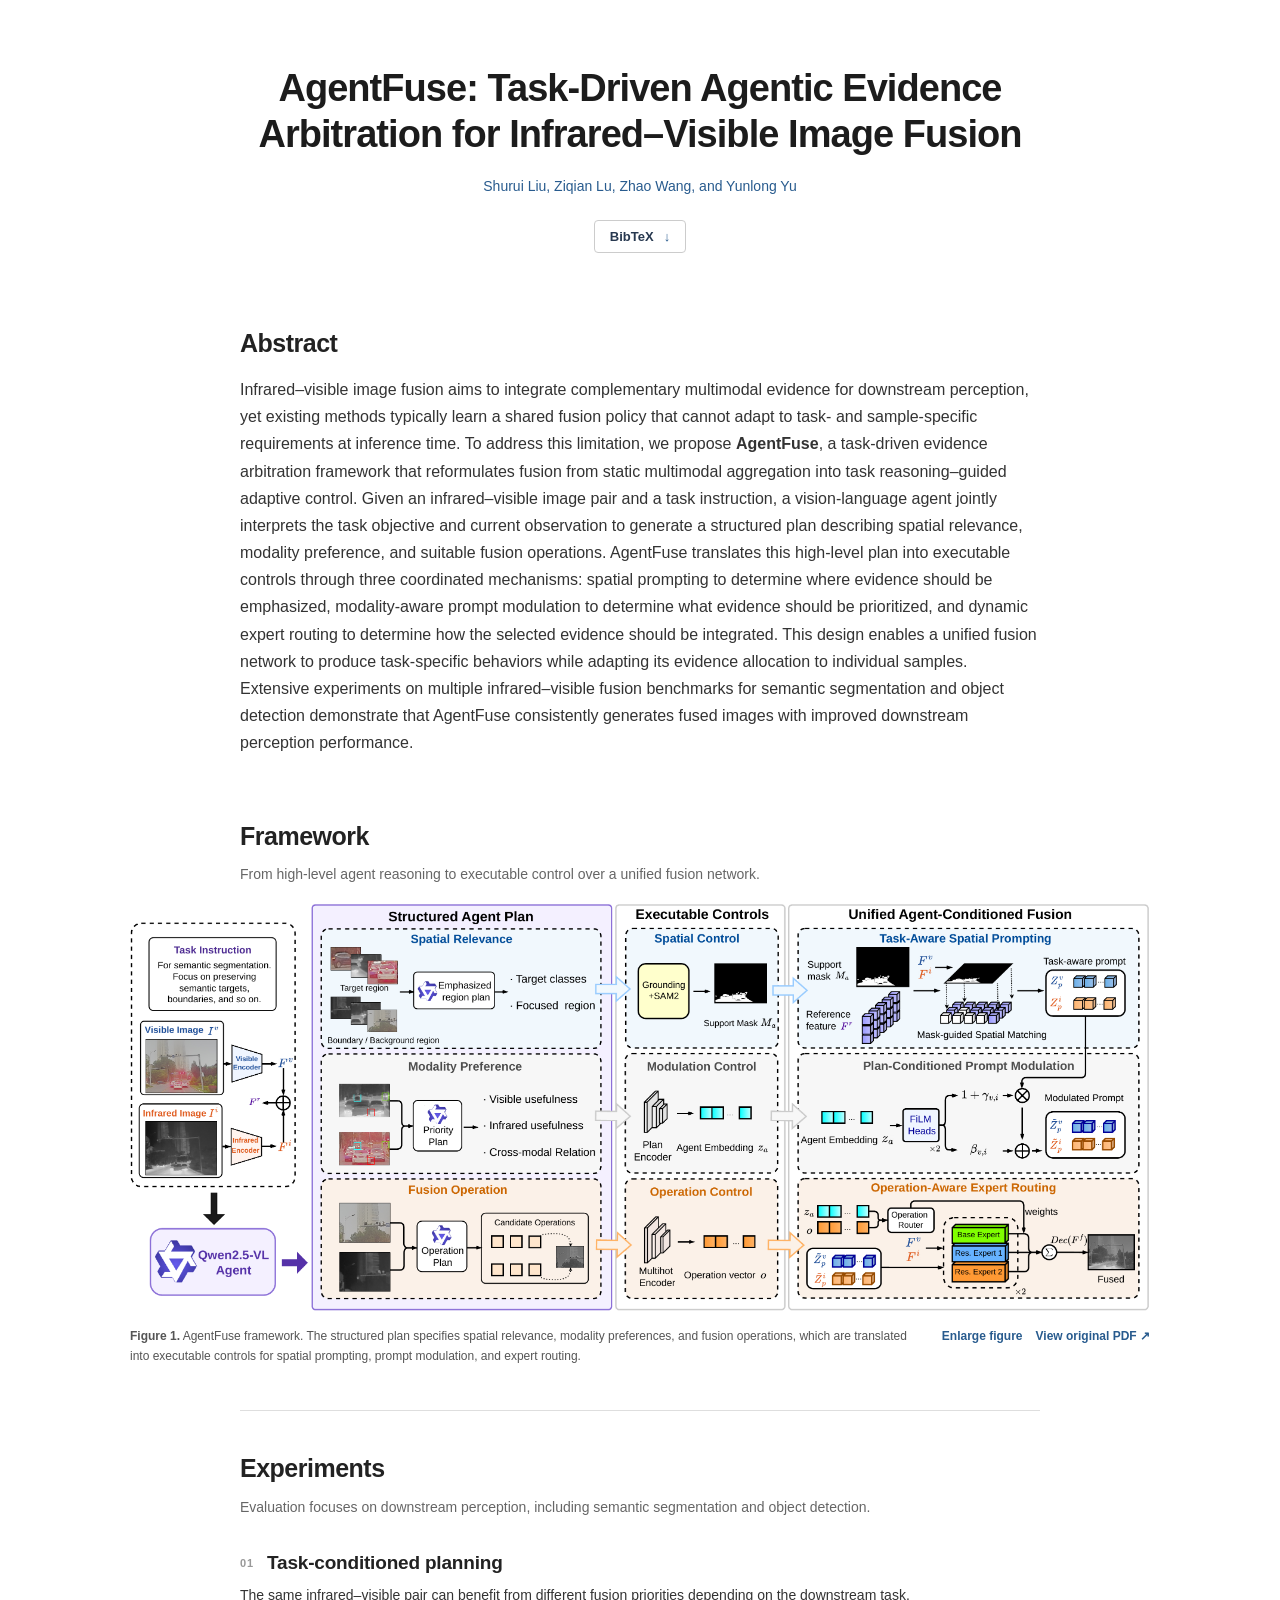
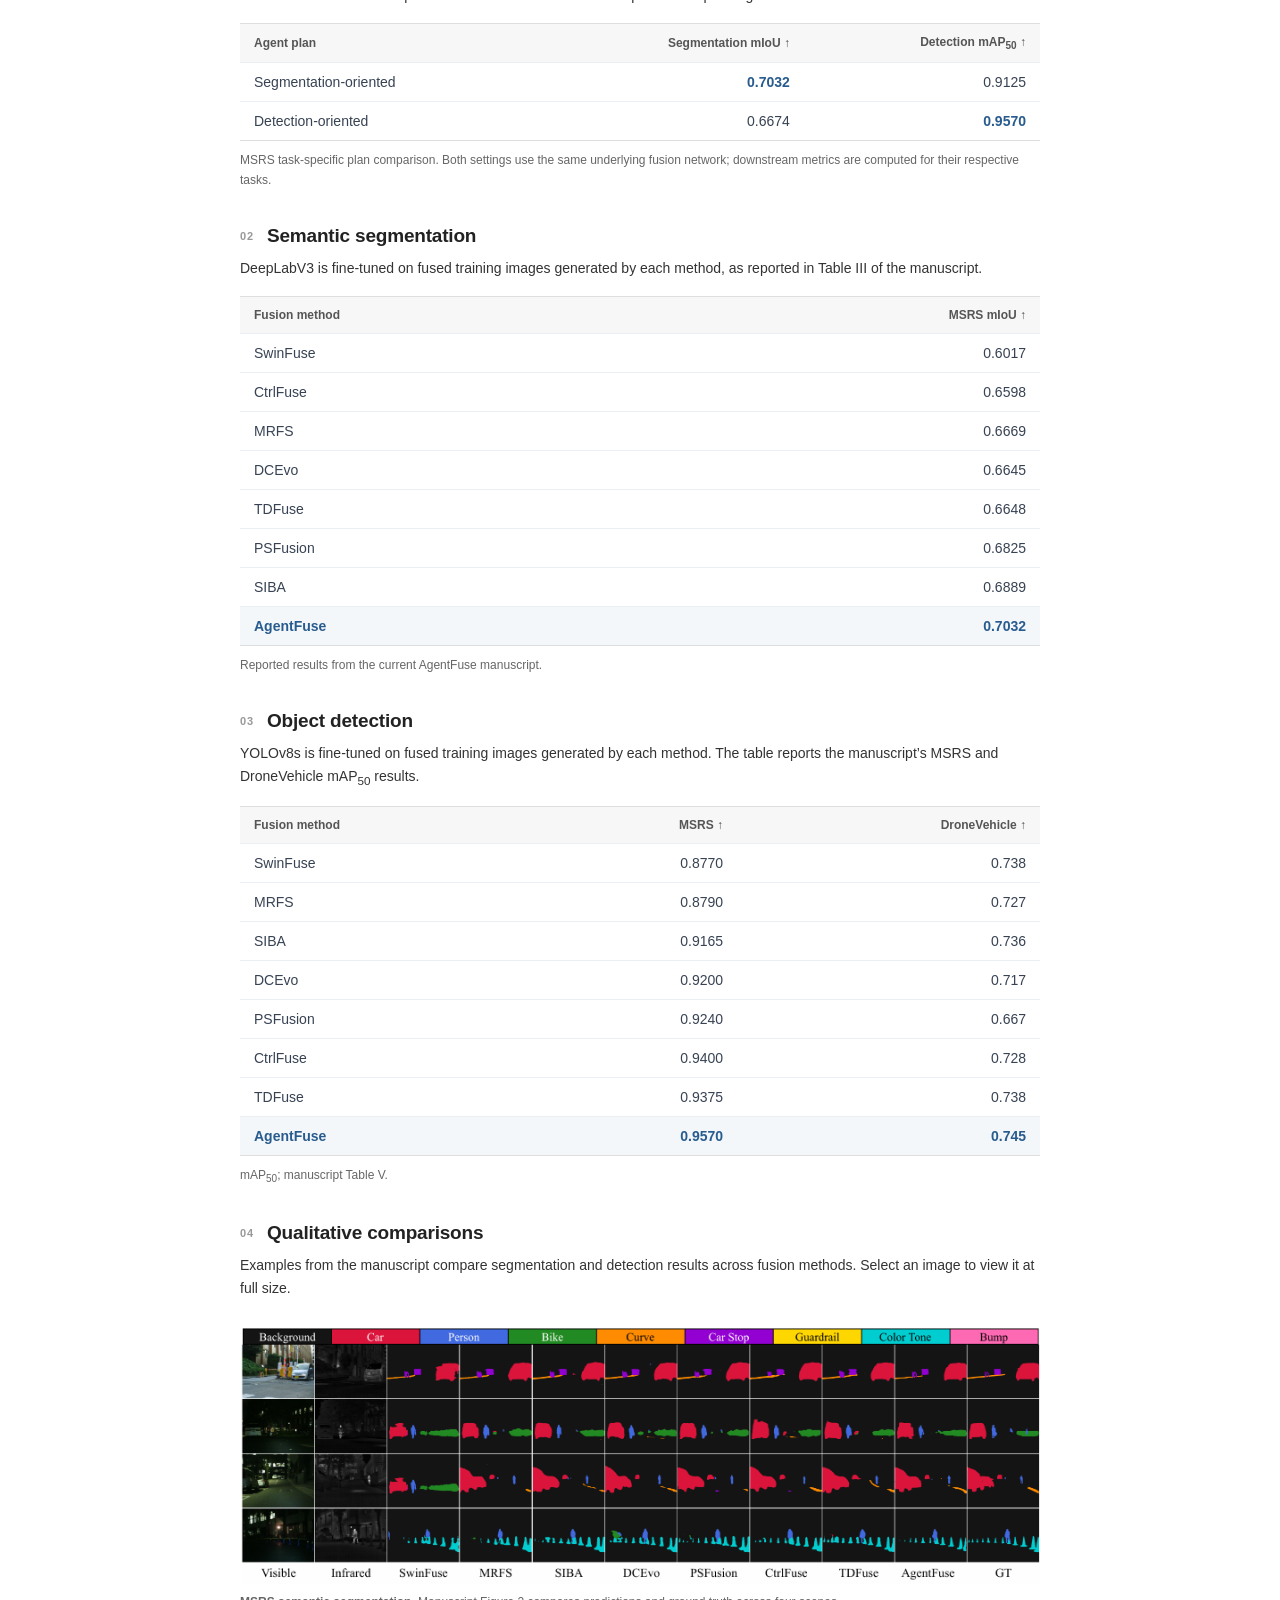
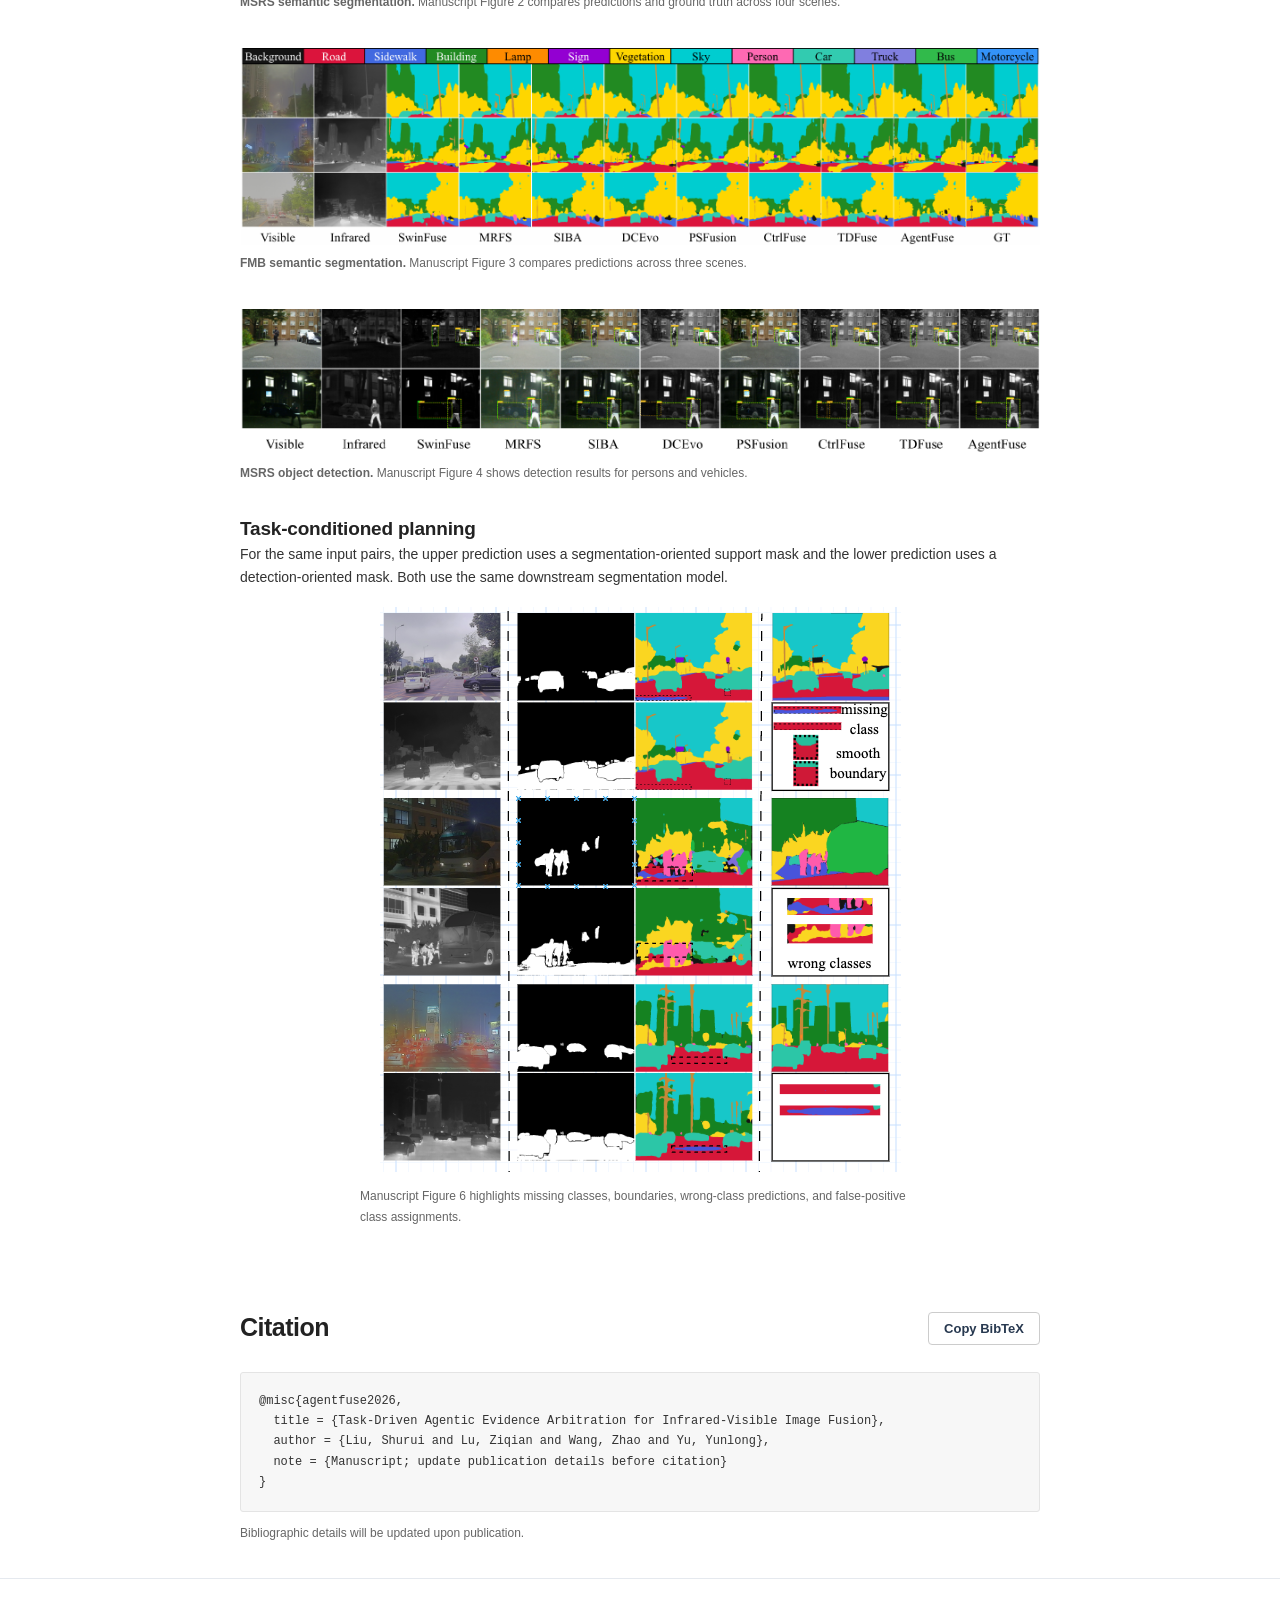
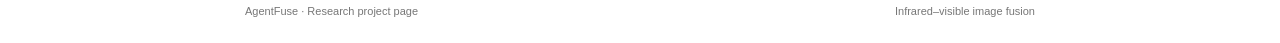
==== commit 5d97ce3e: "Restore AgentFuse project name in heading" ====
--- a/agentfuse/index.html
+++ b/agentfuse/index.html
@@ -17,7 +17,7 @@
 <body>
 <main id="top">
   <header class="paper-header reading-width">
-    <h1>Task-Driven Agentic Evidence Arbitration for Infrared–Visible Image Fusion</h1>
+    <h1>AgentFuse: Task-Driven Agentic Evidence Arbitration for Infrared–Visible Image Fusion</h1>
     <p id="author-line" class="authors" hidden></p>
     <div class="paper-actions">
       <a id="paper-link" class="action-btn" hidden>Paper <span aria-hidden="true">↗</span></a>
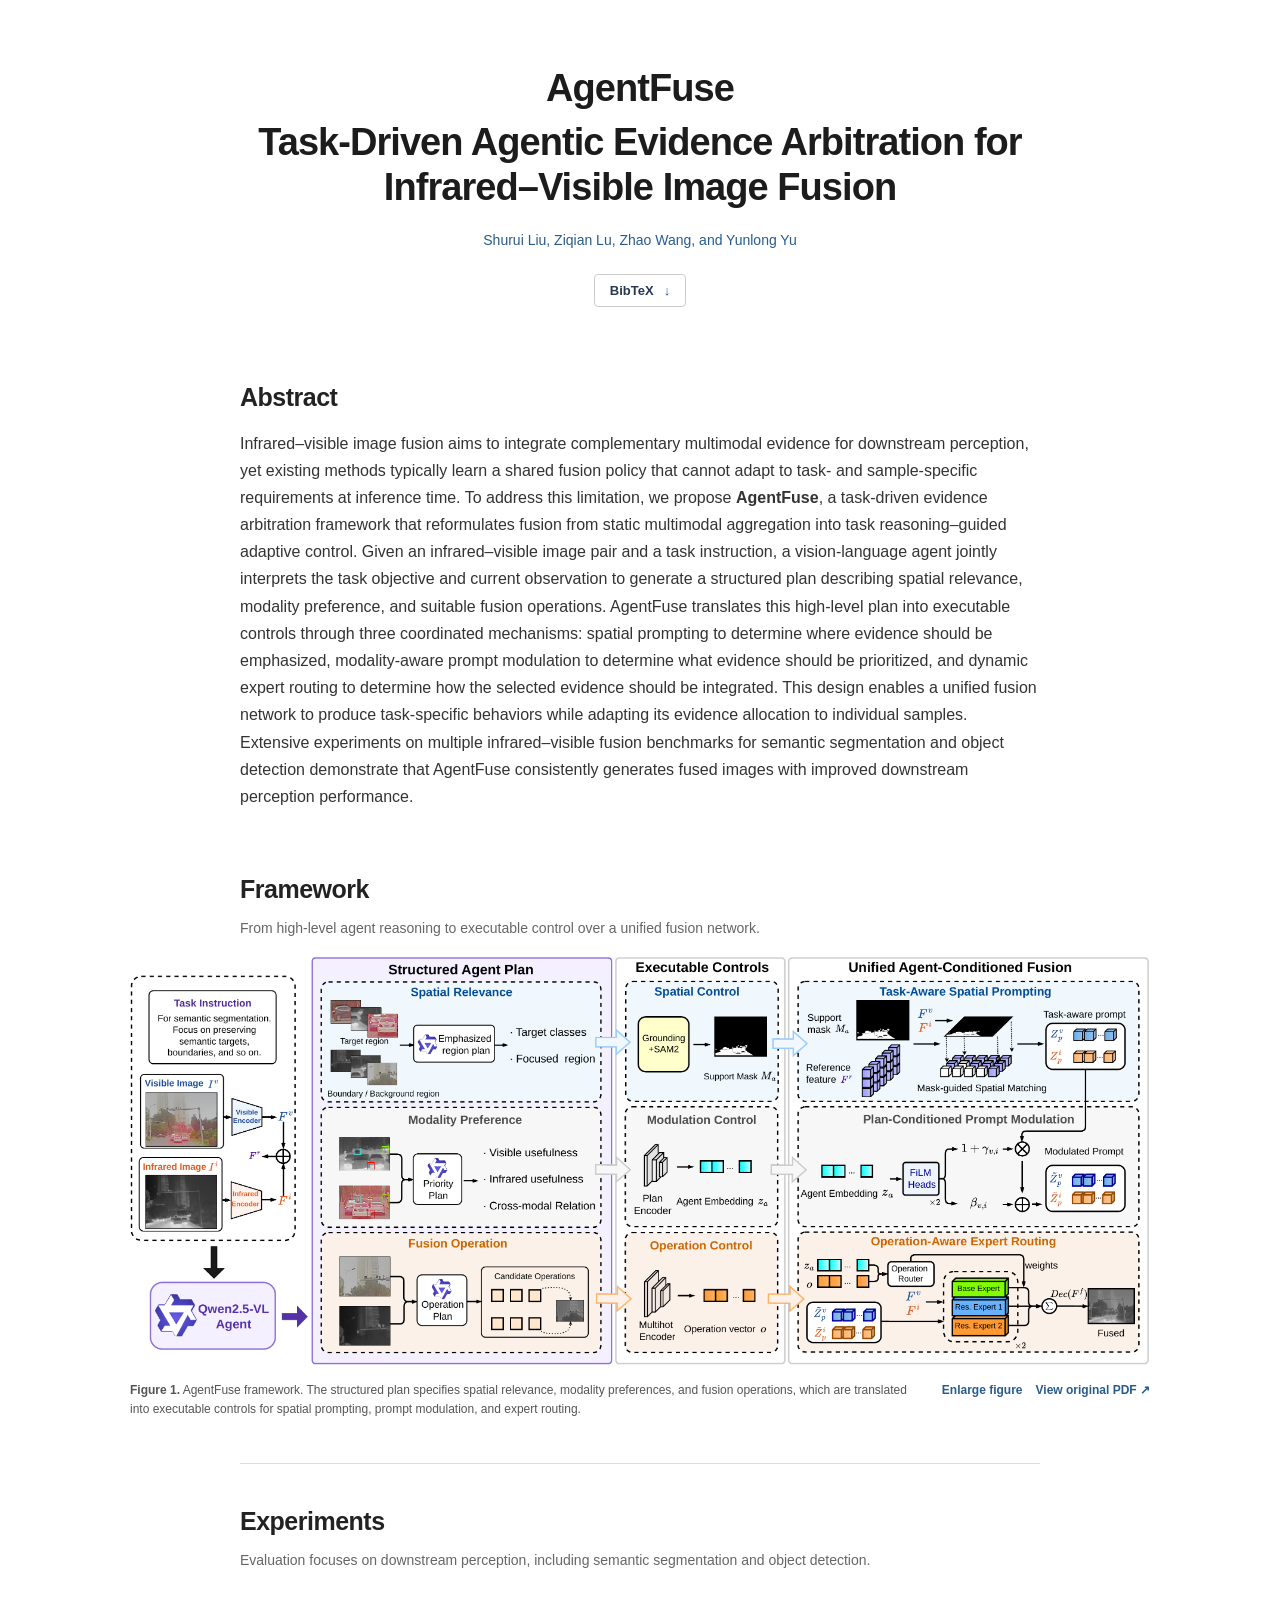
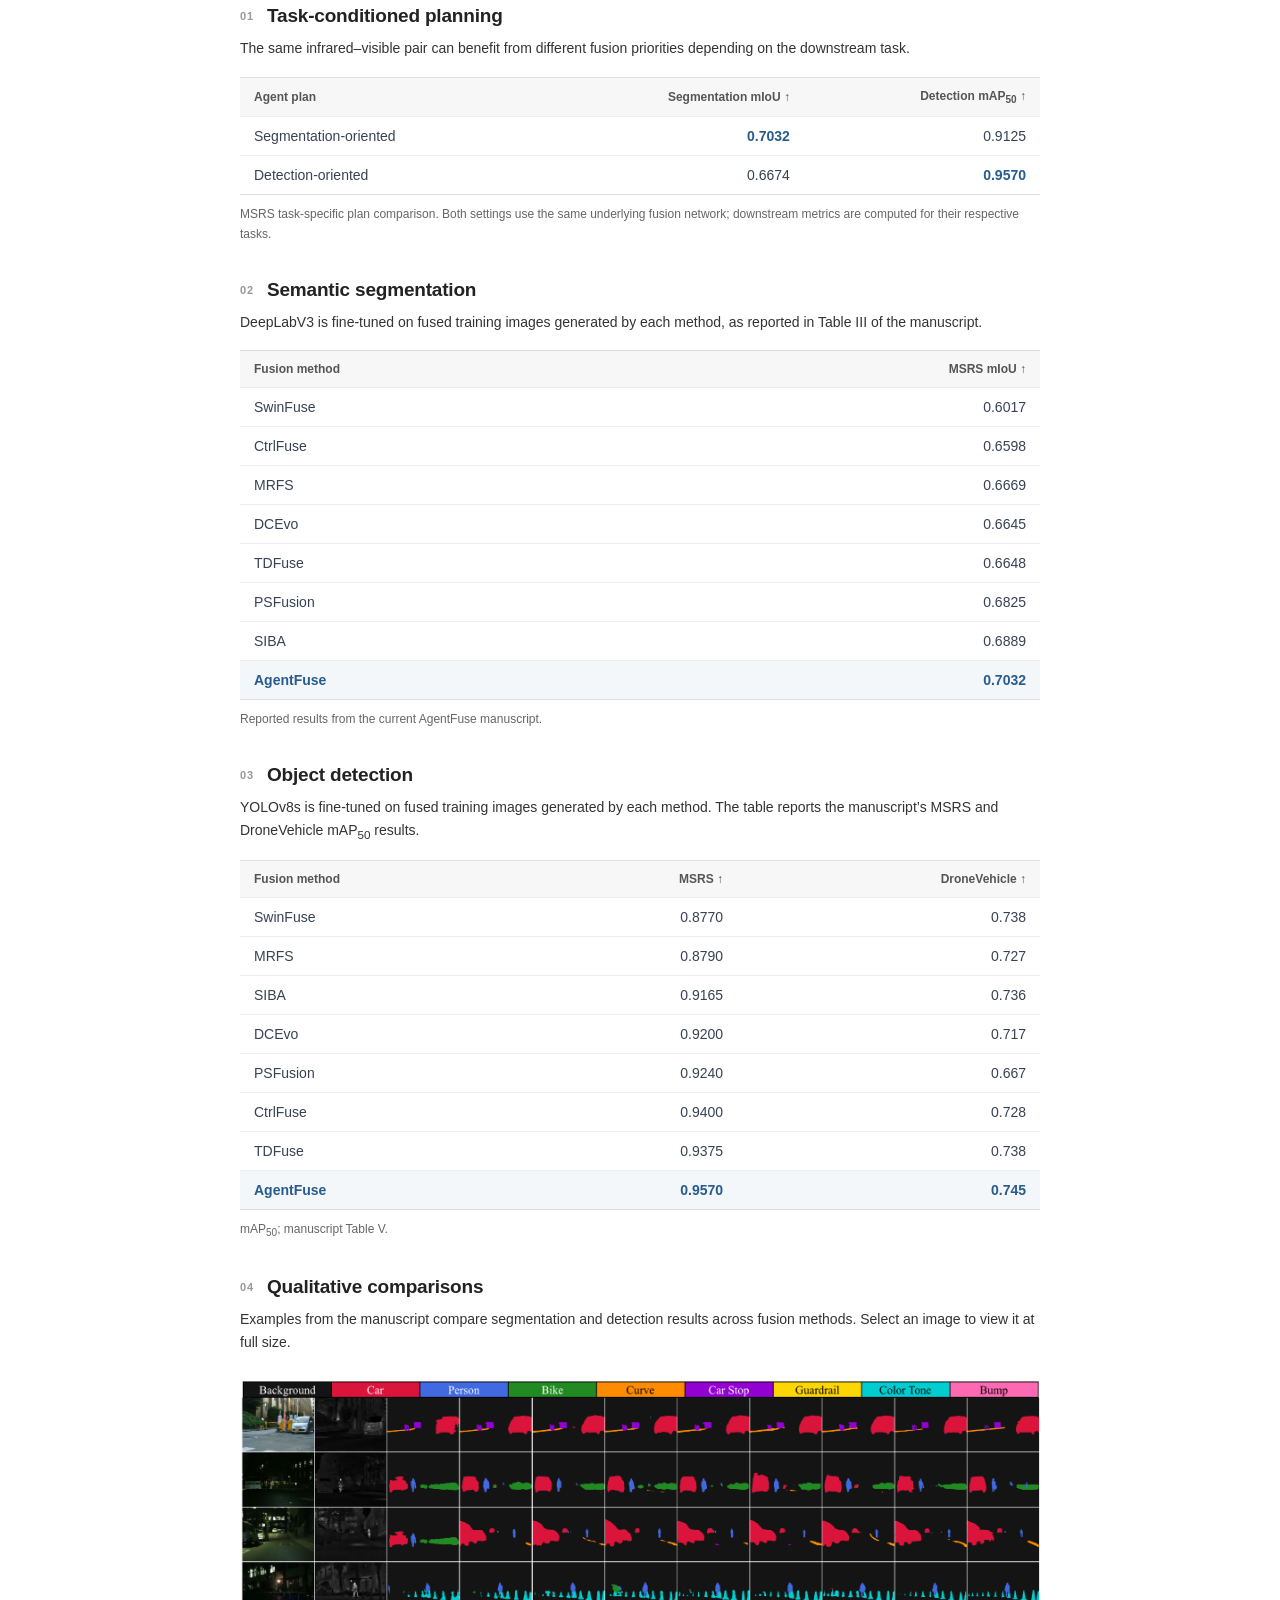
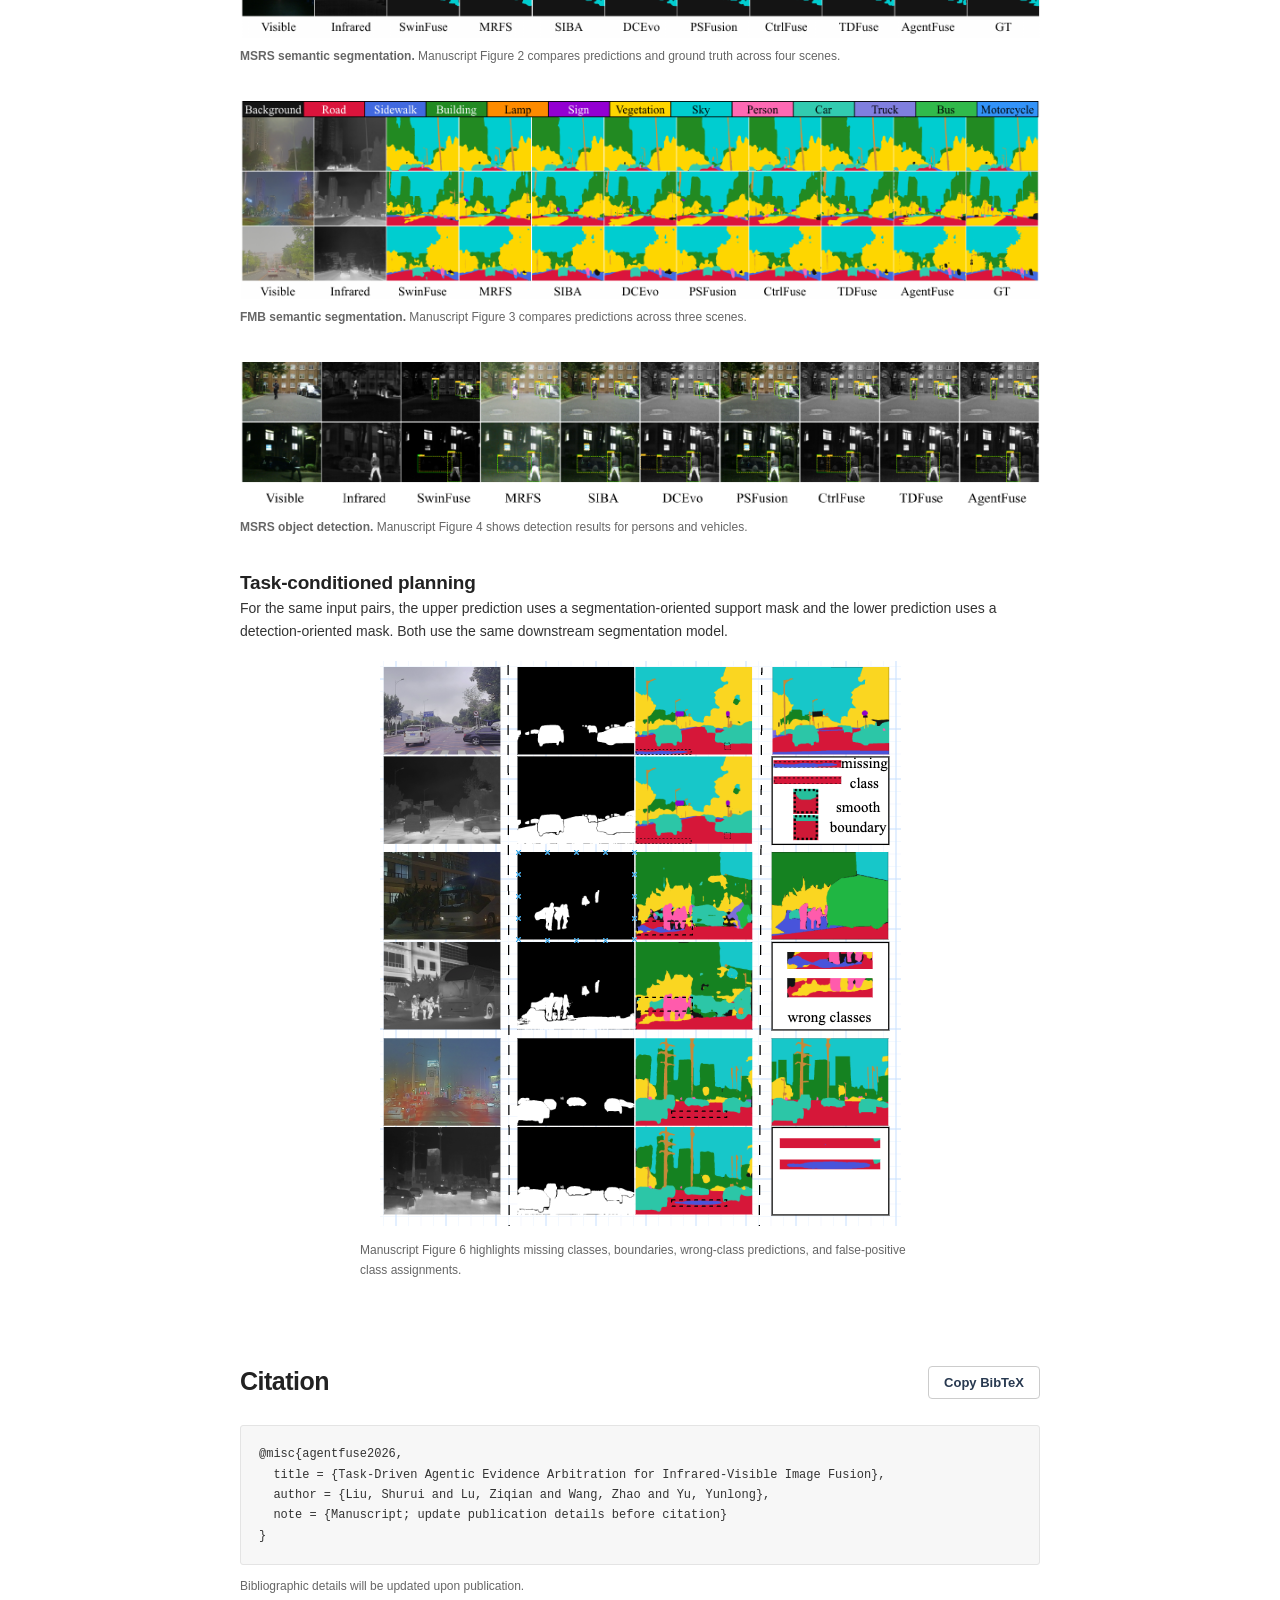
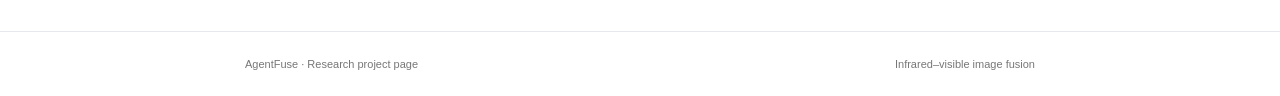
==== commit ec4f55cb: "Place AgentFuse above paper title" ====
--- a/agentfuse/index.html
+++ b/agentfuse/index.html
@@ -9,7 +9,7 @@
   <meta property="og:description" content="Research project page for AgentFuse: task-aware infrared–visible fusion.">
   <meta property="og:image" content="assets/framework-20261027.png">
   <link rel="icon" href="assets/favicon.svg" type="image/svg+xml">
-  <link rel="stylesheet" href="styles.css?v=5">
+  <link rel="stylesheet" href="styles.css?v=6">
   <script defer src="config.js?v=6"></script>
   <script defer src="script.js?v=3"></script>
   <title>AgentFuse — Task-Driven Agentic Evidence Arbitration for Infrared–Visible Image Fusion</title>
@@ -17,7 +17,7 @@
 <body>
 <main id="top">
   <header class="paper-header reading-width">
-    <h1>AgentFuse: Task-Driven Agentic Evidence Arbitration for Infrared–Visible Image Fusion</h1>
+    <h1><span class="project-name">AgentFuse</span><span>Task-Driven Agentic Evidence Arbitration for Infrared–Visible Image Fusion</span></h1>
     <p id="author-line" class="authors" hidden></p>
     <div class="paper-actions">
       <a id="paper-link" class="action-btn" hidden>Paper <span aria-hidden="true">↗</span></a>
--- a/agentfuse/styles.css
+++ b/agentfuse/styles.css
@@ -52,3 +52,5 @@
  .citation-section{padding-bottom:55px}
 }
 .result-figure{margin:26px 0 34px}.result-figure a{display:block}.result-figure img{display:block;width:100%;height:auto}.result-figure figcaption{color:#666;font-size:12px;line-height:1.65;margin-top:9px}.comparison-heading{margin:42px 0 10px;font-size:17px;font-weight:650}.visual-block>.comparison-heading+p{font-size:14px;line-height:1.65;color:var(--text)}
+
+.paper-header h1 span{display:block}.paper-header h1 .project-name{margin-bottom:8px}
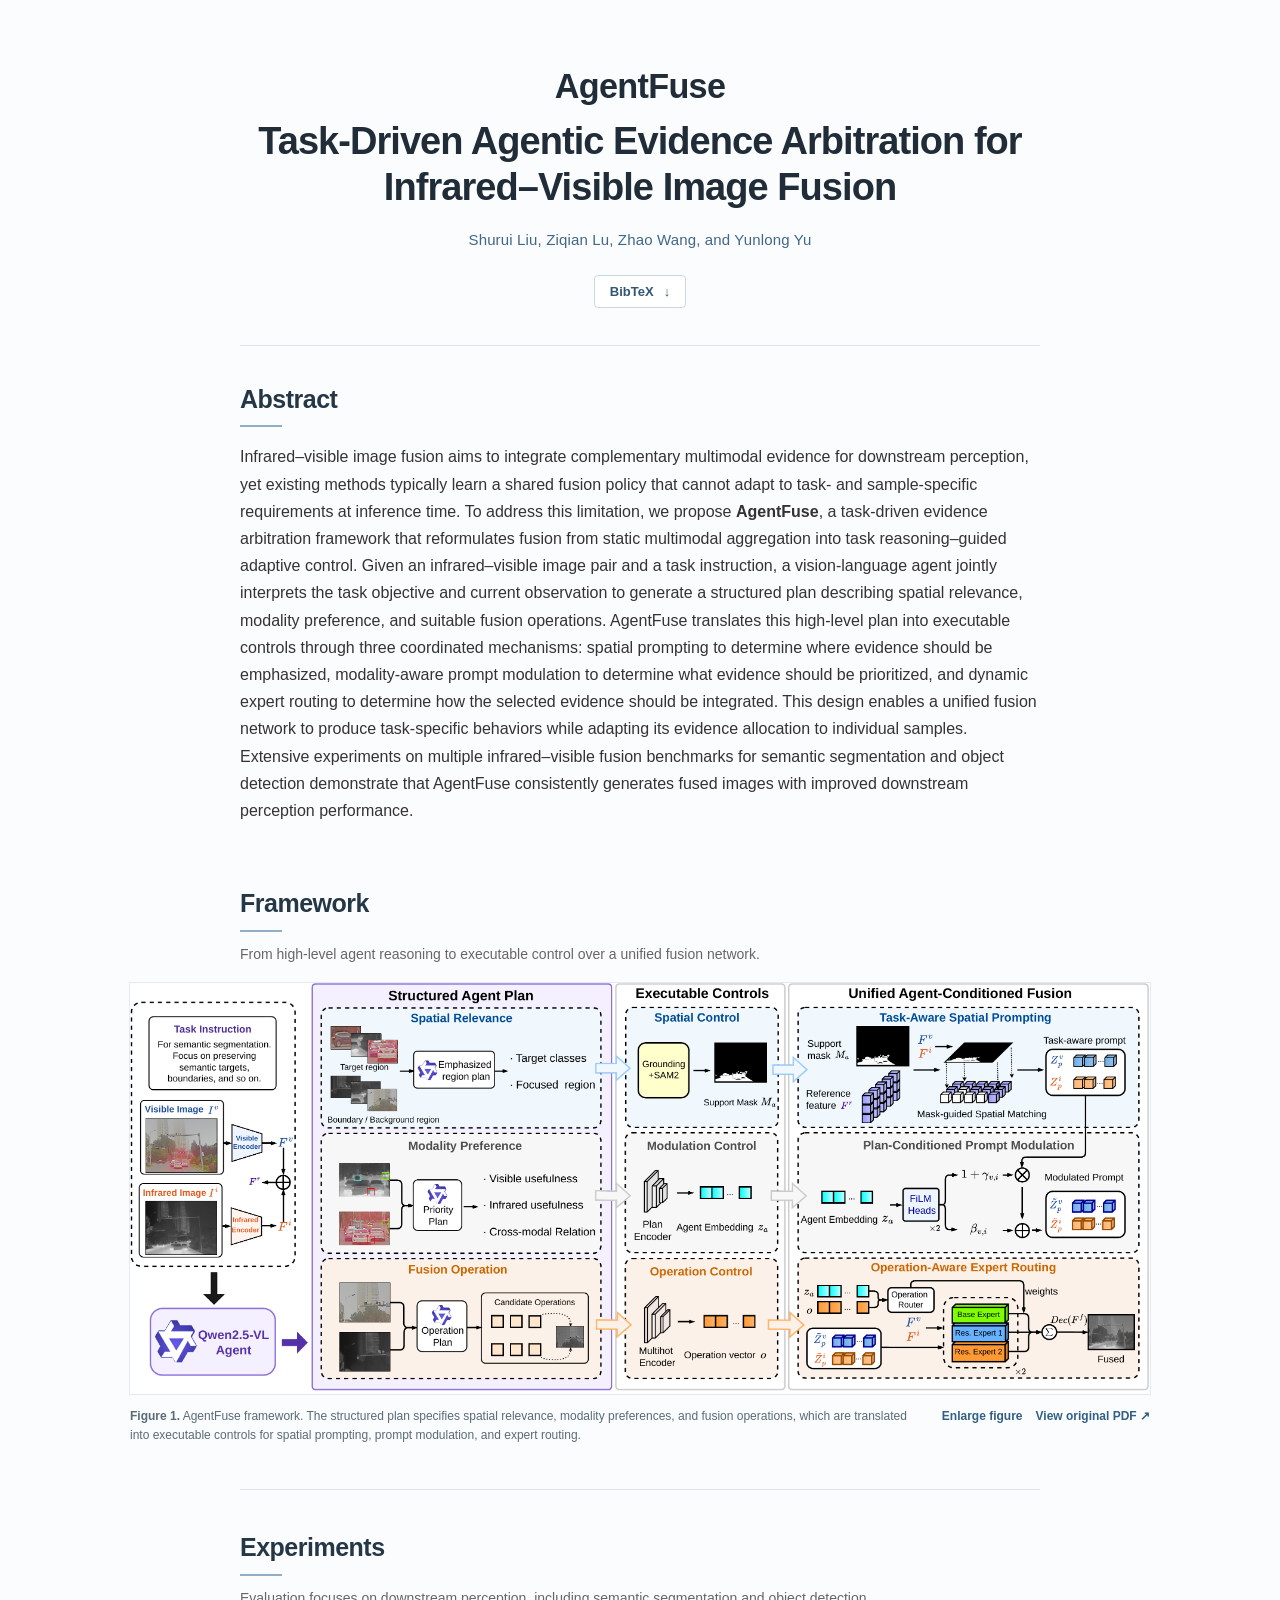
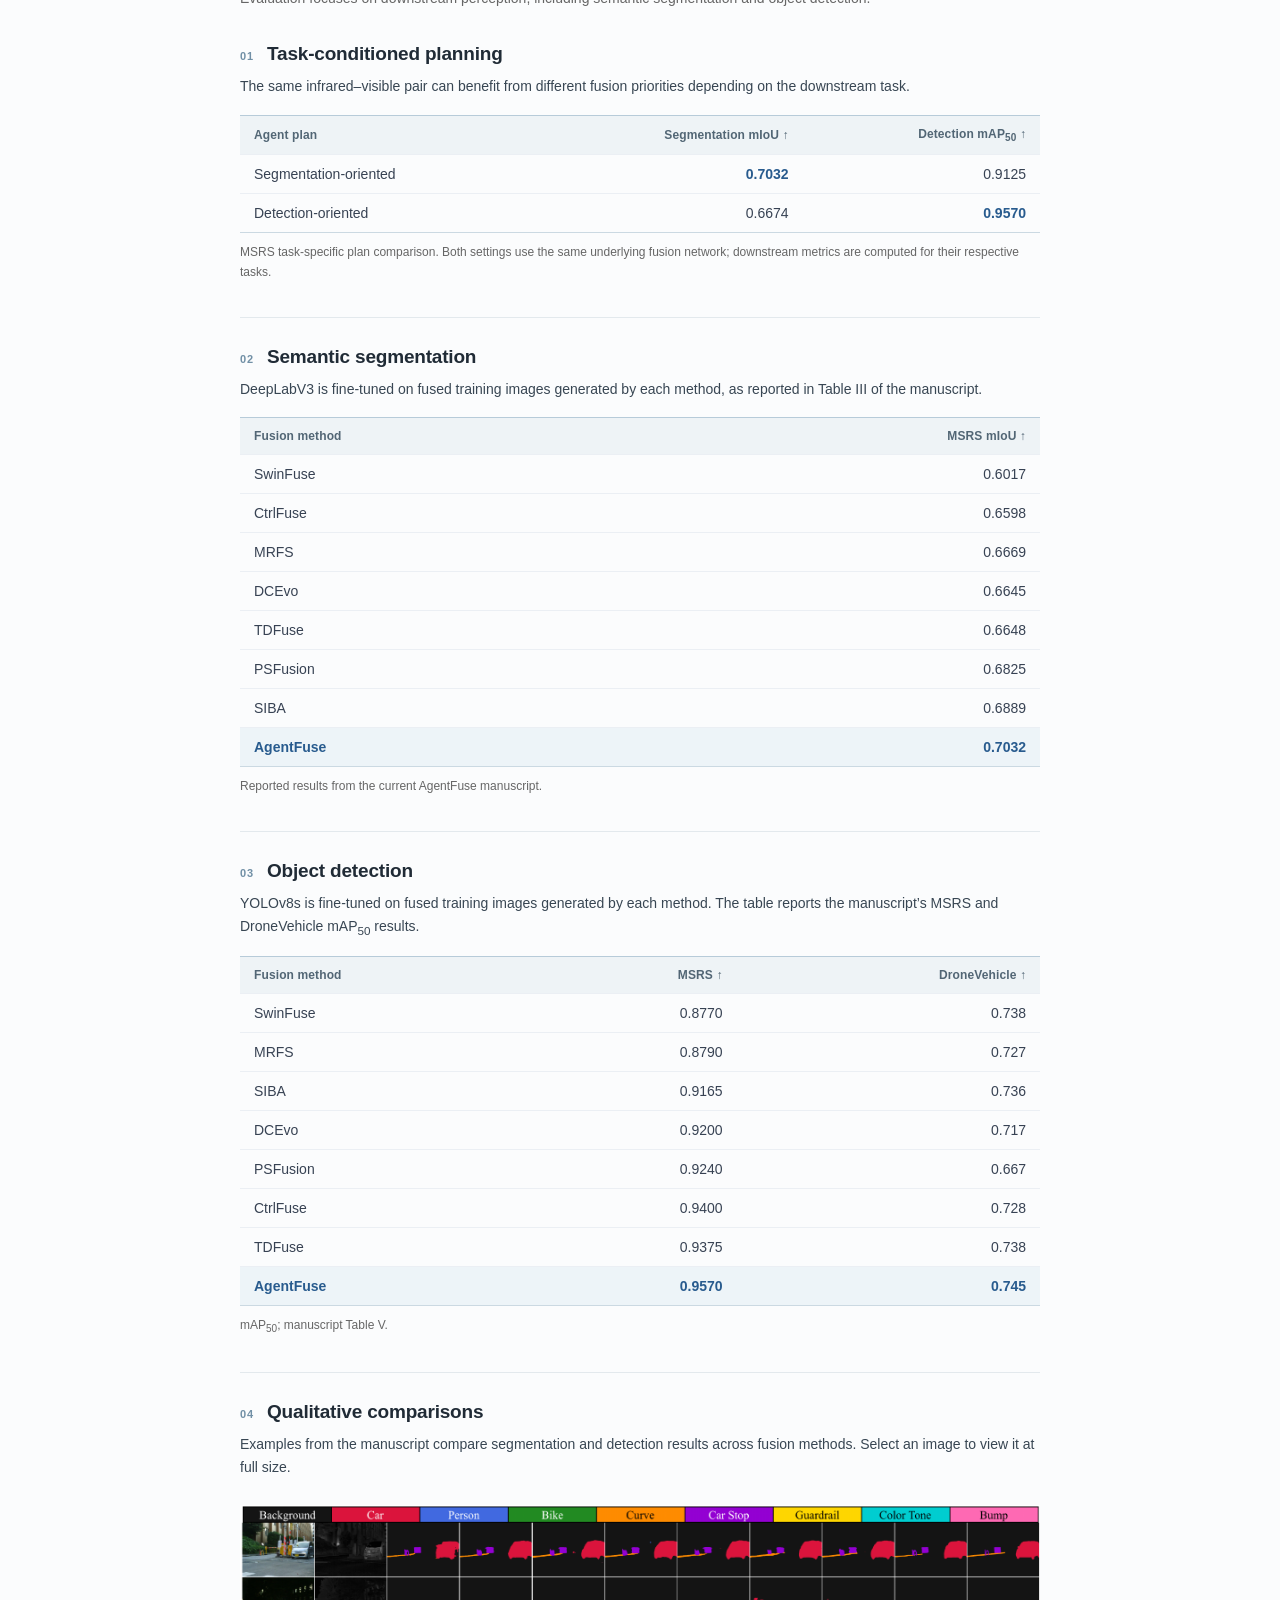
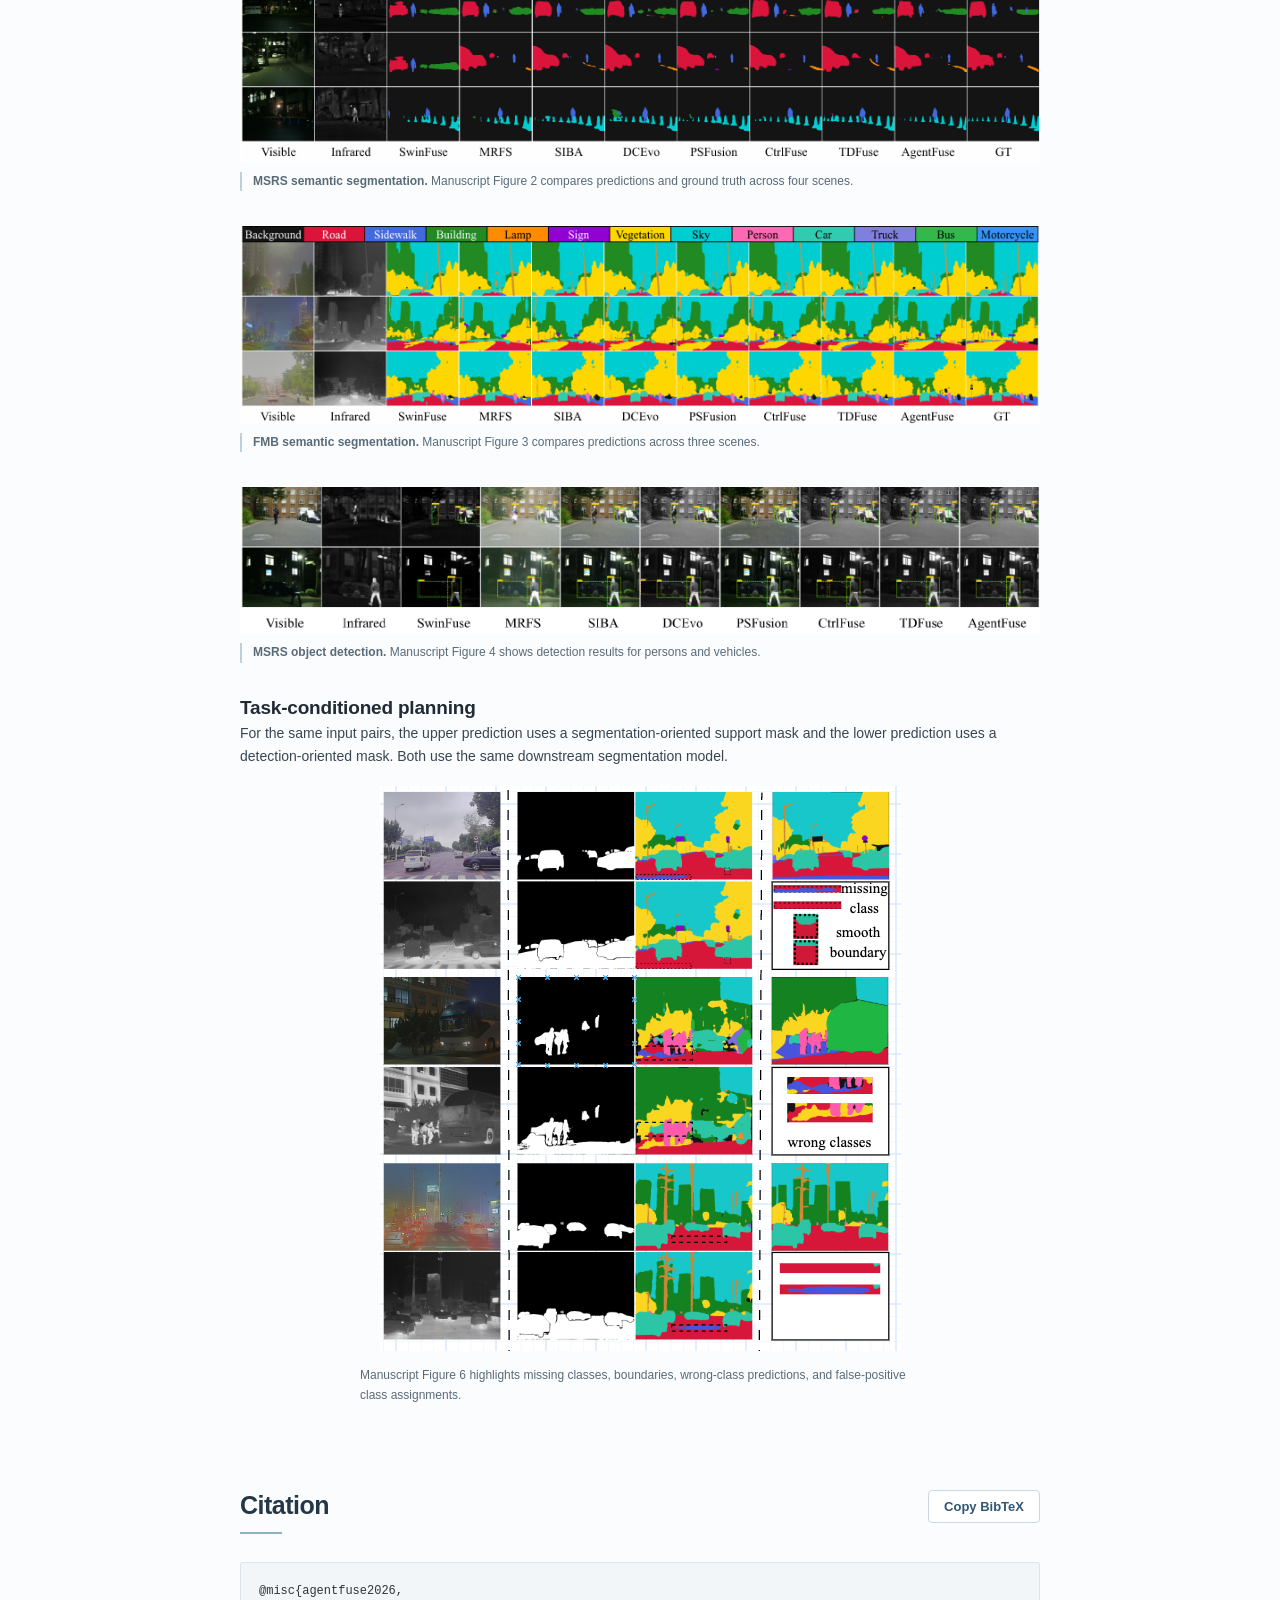
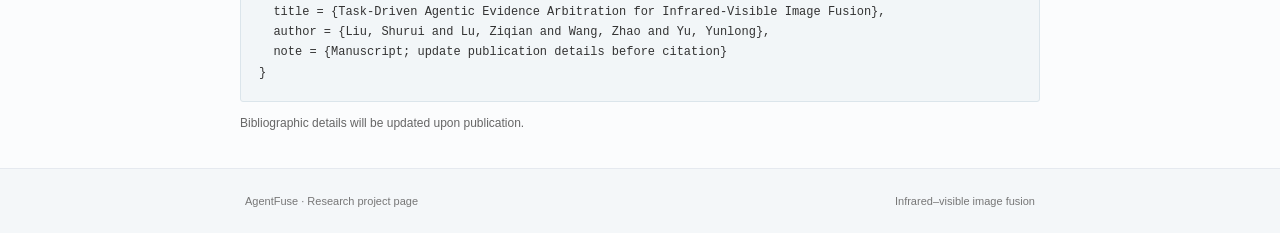
==== commit 4e2a069a: "Refine AgentFuse academic page styling" ====
--- a/agentfuse/index.html
+++ b/agentfuse/index.html
@@ -9,7 +9,7 @@
   <meta property="og:description" content="Research project page for AgentFuse: task-aware infrared–visible fusion.">
   <meta property="og:image" content="assets/framework-20261027.png">
   <link rel="icon" href="assets/favicon.svg" type="image/svg+xml">
-  <link rel="stylesheet" href="styles.css?v=6">
+  <link rel="stylesheet" href="styles.css?v=8">
   <script defer src="config.js?v=6"></script>
   <script defer src="script.js?v=3"></script>
   <title>AgentFuse — Task-Driven Agentic Evidence Arbitration for Infrared–Visible Image Fusion</title>
--- a/agentfuse/styles.css
+++ b/agentfuse/styles.css
@@ -54,3 +54,37 @@
 .result-figure{margin:26px 0 34px}.result-figure a{display:block}.result-figure img{display:block;width:100%;height:auto}.result-figure figcaption{color:#666;font-size:12px;line-height:1.65;margin-top:9px}.comparison-heading{margin:42px 0 10px;font-size:17px;font-weight:650}.visual-block>.comparison-heading+p{font-size:14px;line-height:1.65;color:var(--text)}
 
 .paper-header h1 span{display:block}.paper-header h1 .project-name{margin-bottom:8px}
+
+/* Restrained academic color and section rhythm */
+:root{--ink:#202b36;--text:#384653;--muted:#637180;--line:#dce4ea;--blue:#315f85}
+body{background:#fbfcfd}
+.paper-header{border-bottom:1px solid var(--line)}
+.paper-header h1{color:#202c37}
+.paper-header h1 .project-name{color:#202c37;font-size:.9em;letter-spacing:-.02em;margin-bottom:12px}
+.authors{color:#416788}
+.action-btn.subtle{background:#fff;border-color:#c9d8e3;color:#315775}
+.action-btn.subtle:hover{background:#eef4f8;border-color:#9eb8ca}
+.section h2{color:#243746}
+.section h2::after{content:"";display:block;width:34px;height:2px;margin-top:10px;background:#91afc4}
+.framework-preview{background:#fff;outline:1px solid #e4ebf0}
+.framework-figure figcaption{color:#60707d}
+.block-index{color:#7190a6}
+th{background:#eef3f6;color:#526675}
+.ours{background:#edf4f8}
+.bibtex{background:#f2f6f8;border-color:#dbe5eb}
+.site-footer{background:#f4f7f9}
+@media(max-width:640px){.paper-header h1 .project-name{margin-bottom:10px}.section h2::after{margin-top:8px}}
+
+/* Fine typographic and figure details */
+.authors{font-size:15px;letter-spacing:.01em}
+.section h2::after{width:42px}
+.experiment-block + .experiment-block{border-top:1px solid #e3e9ed;padding-top:28px}
+.block-heading{align-items:baseline}
+.block-index{font-variant-numeric:tabular-nums}
+table{font-variant-numeric:tabular-nums}
+.table-scroller{border-top:1px solid #b7cbd9;border-bottom:1px solid #cbd9e2}
+th{letter-spacing:.01em}
+.framework-figure figcaption,.result-figure figcaption,.qualitative-figure figcaption{color:#596b79}
+.result-figure figcaption{border-left:2px solid #bfd0dc;padding-left:11px}
+.result-figure a:focus-visible,.framework-preview:focus-visible,.action-btn:focus-visible,.text-link:focus-visible{outline:2px solid #315f85;outline-offset:3px}
+@media(max-width:640px){.authors{font-size:14px}.experiment-block + .experiment-block{padding-top:23px}}
